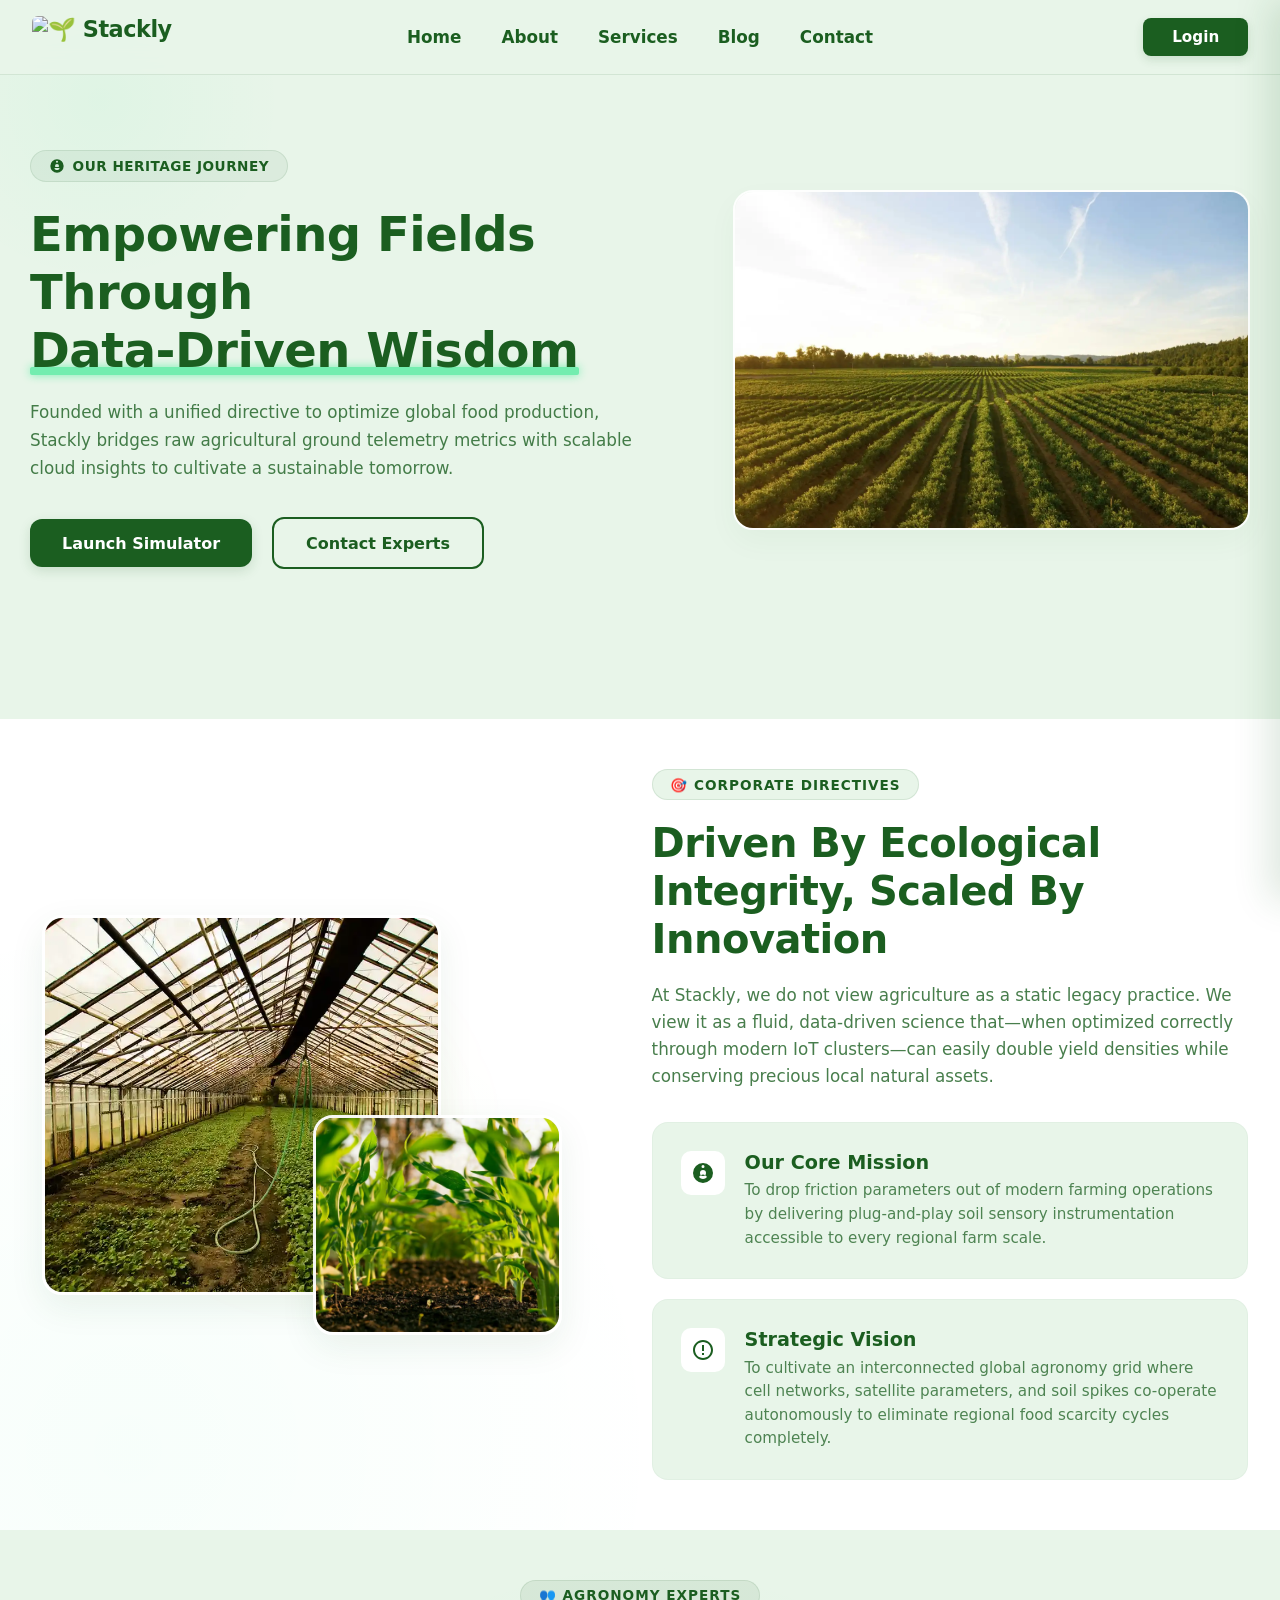
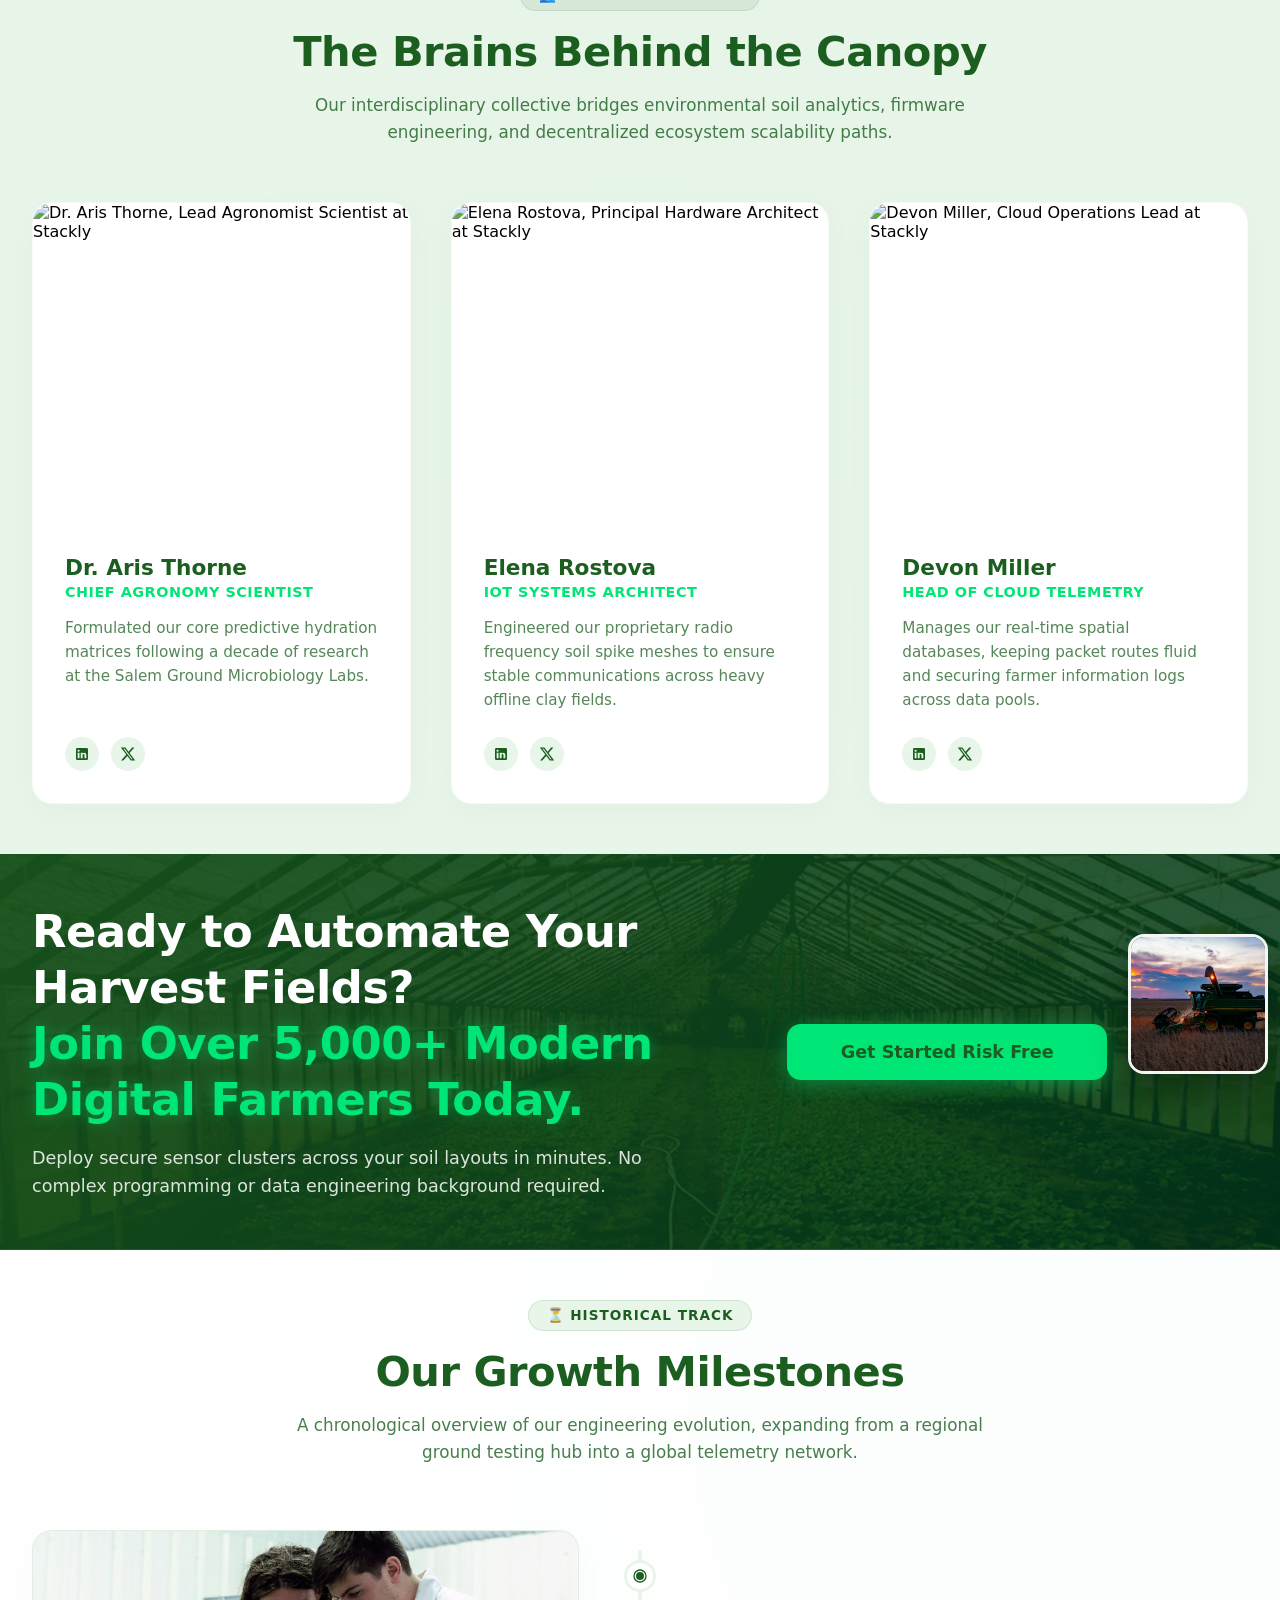
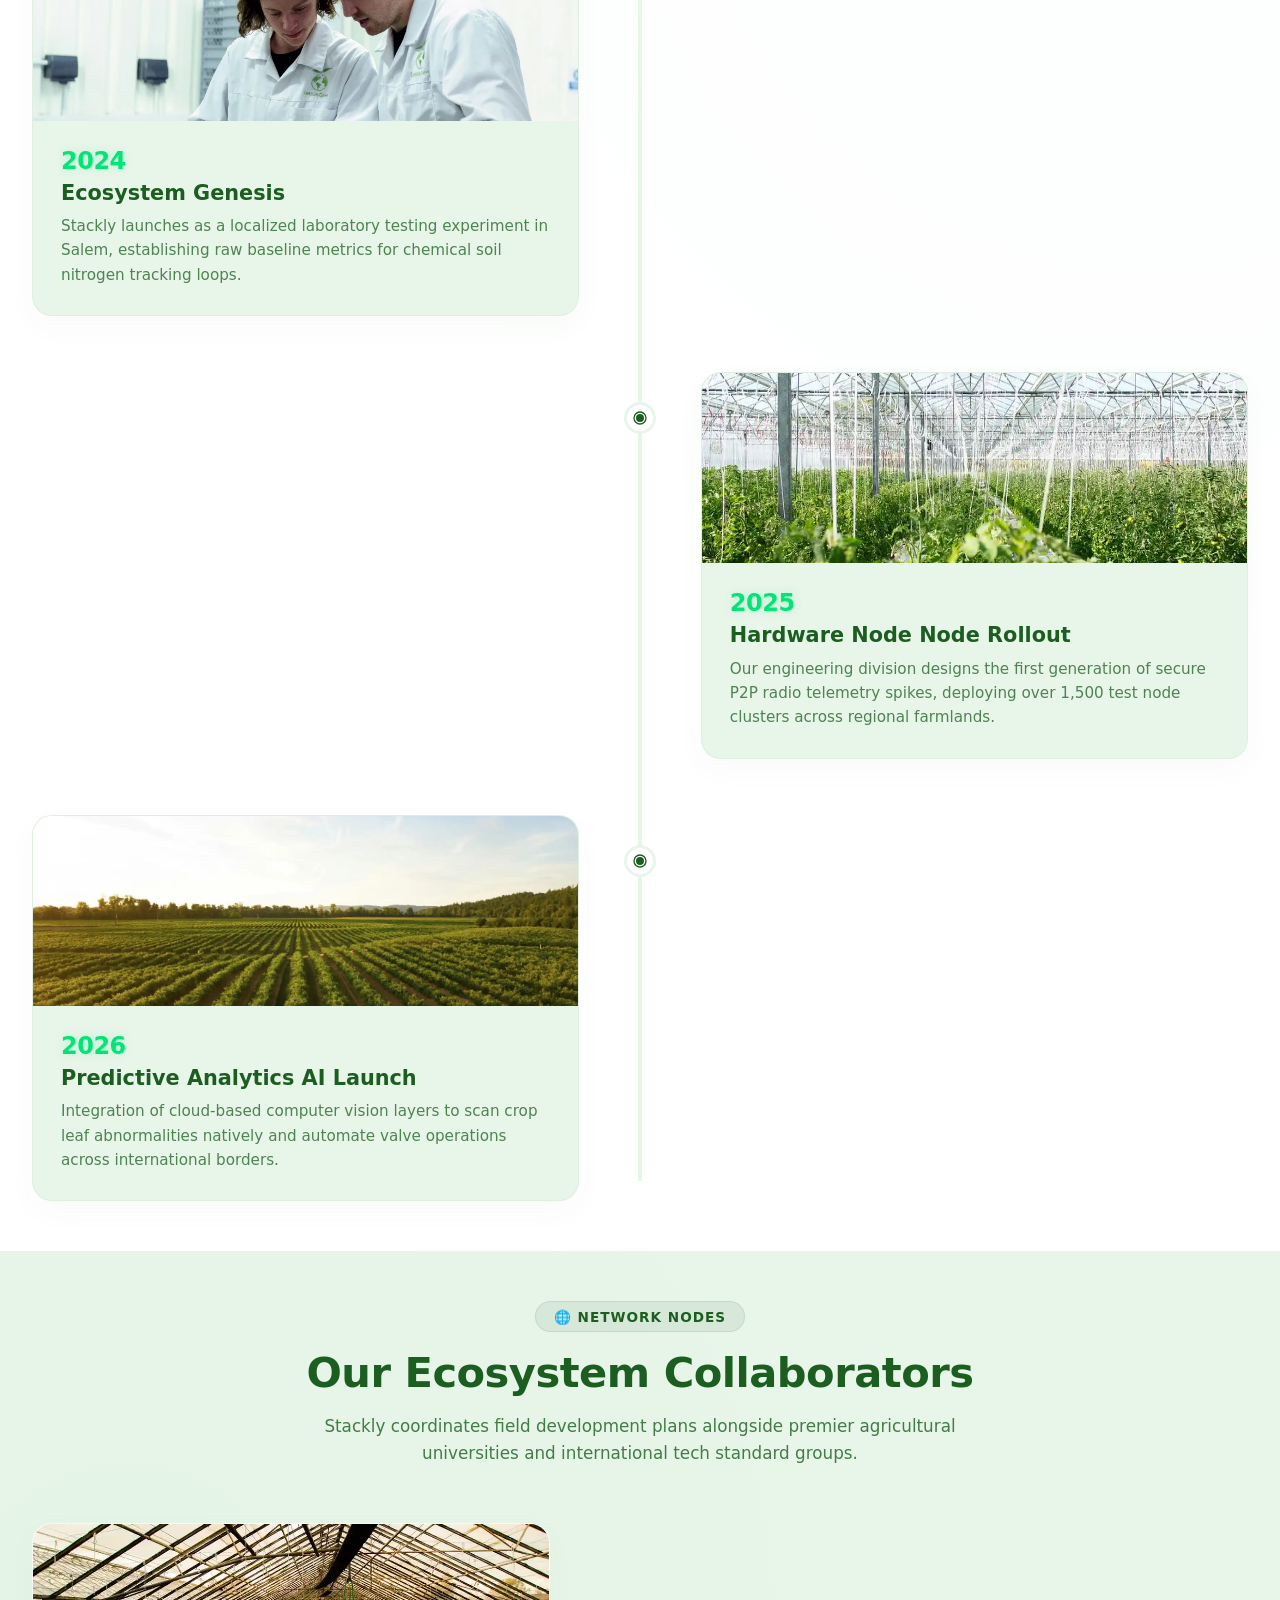
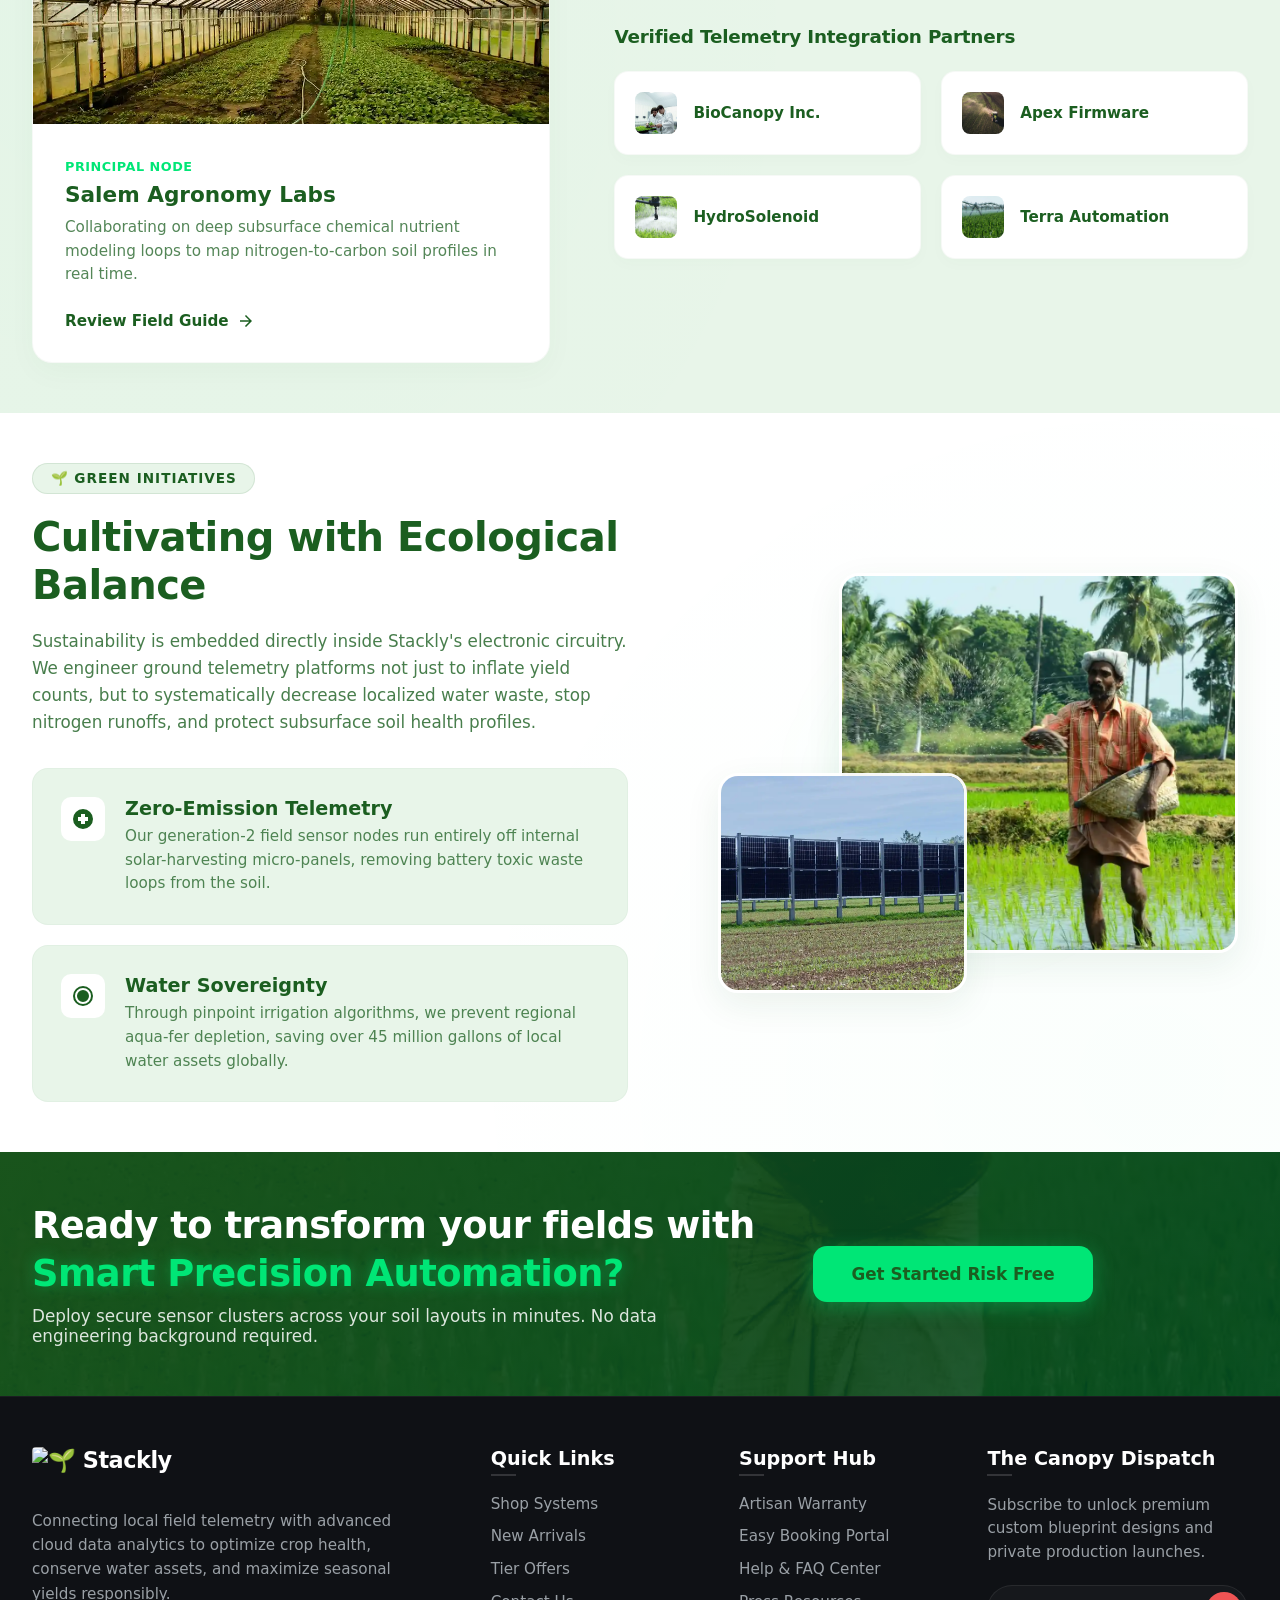
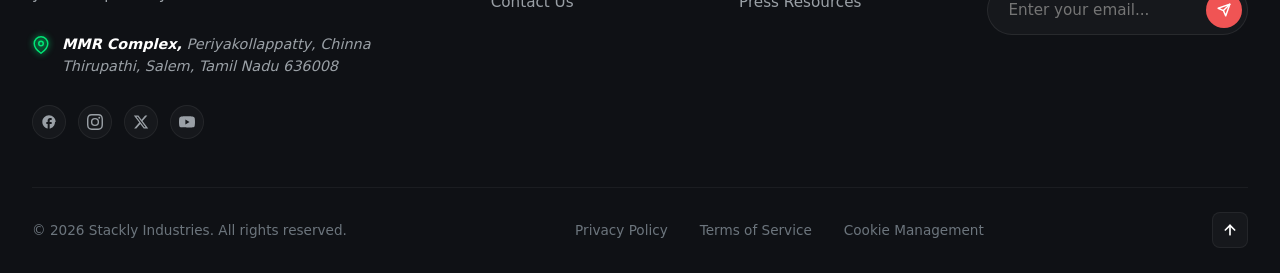
==== about.html @ f1b634bf "about page completed" ====
<!DOCTYPE html>
<html lang="en">
<head>
    <meta charset="UTF-8">
    <meta name="viewport" content="width=device-width, initial-scale=1.0">
    <title>Stackly - Cultivating Innovation</title>
    <!-- Link to the separate CSS file -->
    <link rel="stylesheet" href="style.css">
</head>
<body>

   <!-- Dedicated Screen-Anchored Fixed Preloader Layer Mask -->
<div class="preloader-screen-mask" id="global-preloader">
    <div class="preload-wrapper">
        <!-- SVG Vector Container -->
        <div class="icon-container">
            <div class="vector-ring"></div>
            <svg class="sprout-svg" viewBox="0 0 24 24">
                <path d="M12,2A10,10 0 0,0 2,12A10,10 0 0,0 12,22A10,10 0 0,0 22,12A10,10 0 0,0 12,2M12,5A1,1 0 0,1 13,6A1,1 0 0,1 12,7A1,1 0 0,1 11,6A1,1 0 0,1 12,5M12,18C10.5,18 9,17.2 8,16C9,14.5 10.5,13.5 12,13.5C13.5,13.5 15,14.5 16,16C15,17.2 13.5,18 12,18M12,9A3,3 0 0,1 15,12A3,3 0 0,1 12,15A3,3 0 0,1 9,12A3,3 0 0,1 12,9Z"/>
            </svg>
        </div>

        <!-- Typography -->
        <h1 class="brand-name">Stackly</h1>
        <div class="brand-tagline">Smart Agriculture</div>

        <!-- Loader Component -->
        <div class="progress-box">
            <div class="progress-bar-bg">
                <div class="progress-bar-fill" id="progress-fill"></div>
            </div>
            <span class="counter-text" id="counter-value">0%</span>
        </div>
    </div>
</div>


    <!-- Link to the separate JavaScript file -->
  <script>
   document.addEventListener("DOMContentLoaded", () => {
    const fill = document.getElementById("progress-fill");
    const counter = document.getElementById("counter-value");
    const mainHeader = document.querySelector(".main-header");
    const heroSection = document.querySelector(".hero-section");
    const preloaderScreen = document.getElementById("global-preloader"); // Target new layout wrapper mask

    let count = 0;

    const loaderInterval = setInterval(() => {
        count += Math.floor(Math.random() * 4) + 2; 
        
        if (count >= 100) {
            count = 100;
            clearInterval(loaderInterval);
            
            setTimeout(() => {
                // Fade out the entire overlay wrapper screen mask at once
                if (preloaderScreen) {
                    preloaderScreen.style.opacity = '0';
                    preloaderScreen.style.pointerEvents = 'none';
                    
                    // Pull off DOM tree completely after transition animation finishes
                    setTimeout(() => {
                        preloaderScreen.style.display = 'none';
                    }, 600);
                }

                // Unlock application components seamlessly into position
                if (mainHeader) { mainHeader.classList.add("revealed"); }
                if (heroSection) { heroSection.classList.add("revealed"); }
            }, 400);
        }
        if (fill) fill.style.width = `${count}%`;
        if (counter) counter.textContent = `${count}%`;
    }, 80);

    /* (Keep your remaining logo buttons and hamburger drawer logic completely unchanged below this point) */
});

  </script>

<!-- Fixed Navigation Header -->
<header class="main-header">
    <div class="header-container">
        
        <!-- Left Side: Refreshable Brand Logo Container -->
              <!-- Left Side: Refreshable Brand Logo Container -->
        <div class="header-left">
            <a href="#" class="logo-link" id="brand-logo-btn" title="Refresh Page">
                <!-- Live Image Tag for Brand Logo Graphic Asset -->
                <img src="https://placehold.co" alt="🌱 Stackly" class="brand-logo-img">
            </a>
        </div>


        <!-- Center Space: Main Navigation Items (5 Menus) -->
        <nav class="desktop-nav">
            <ul class="nav-links">
                <li><a href="index.html" class="nav-item">Home</a></li>
                <li><a href="about.html" class="nav-item">About</a></li>
                <li><a href="services.html" class="nav-item">Services</a></li>
                <li><a href="blog.html" class="nav-item">Blog</a></li>
                <li><a href="contact.html" class="nav-item">Contact</a></li>
            </ul>
        </nav>

        <!-- Right Side: Auth Button Control Layout -->
        <div class="header-right">
            <a href="login.html" class="btn-auth">Login</a>
            
            <!-- Mobile Hamburger Trigger Button (Visible only on smaller displays) -->
            <button class="hamburger-btn" id="mobile-menu-trigger" aria-label="Open Navigation">
                <span class="hamburger-bar"></span>
                <span class="hamburger-bar"></span>
                <span class="hamburger-bar"></span>
            </button>
        </div>

    </div>
</header>

<!-- Mobile Overlay Navigation Draw Menu (75% Responsive Profile Width) -->
<div class="mobile-overlay-menu" id="mobile-drawer">
    <!-- Explicit close button positioned inside the drawer layout itself -->
    <button class="drawer-close-btn" id="mobile-menu-close" aria-label="Close Navigation">&times;</button>
    
    <ul class="mobile-nav-links">
        <li><a href="index.html" class="mobile-nav-item">Home</a></li>
        <li><a href="about.html" class="mobile-nav-item">About</a></li>
        <li><a href="services.html" class="mobile-nav-item">Services</a></li>
        <li><a href="blog.html" class="mobile-nav-item">Blog</a></li>
        <li><a href="contact.html" class="mobile-nav-item">Contact</a></li>
        <li><a href="login.html" class="mobile-nav-item mobile-btn-auth">Login</a></li>
    </ul>
</div>

<script>
    document.addEventListener("DOMContentLoaded", () => {
    // --- PRELOADER ANIMATION LOOP ---
    const fill = document.getElementById("progress-fill");
    const counter = document.getElementById("counter-value");
    const mainHeader = document.querySelector(".main-header");
    let count = 0;

    const loaderInterval = setInterval(() => {
        count += Math.floor(Math.random() * 4) + 2; 
        
        if (count >= 100) {
            count = 100;
            clearInterval(loaderInterval);
            
            setTimeout(() => {
                const wrapper = document.querySelector('.preload-wrapper');
                if (wrapper) {
                    wrapper.style.opacity = '0';
                    wrapper.style.transform = 'scale(0.9)';
                    setTimeout(() => { wrapper.style.display = 'none'; }, 500);
                }
                // Reveal header after loading terminates cleanly
                if (mainHeader) { mainHeader.classList.add("revealed"); }
            }, 400);
        }
        if (fill) fill.style.width = `${count}%`;
        if (counter) counter.textContent = `${count}%`;
    }, 80);

    // --- BRAND LOGO REFRESH ACTION ---
    const logoBtn = document.getElementById("brand-logo-btn");
    if (logoBtn) {
        logoBtn.addEventListener("click", (event) => {
            event.preventDefault();
            window.location.reload();
        });
    }

    // --- MOBILE DRAWER CLOSURE ENGINE ---
    const openMenuBtn = document.getElementById("mobile-menu-trigger");
    const closeMenuBtn = document.getElementById("mobile-menu-close");
    const navDrawer = document.getElementById("mobile-drawer");
    const bodyElement = document.body;
    const mobileLinks = document.querySelectorAll(".mobile-nav-item");

    // Action function to open drawer interface state parameters
    function openMobileDrawer() {
        navDrawer.classList.add("is-active");
        bodyElement.classList.add("no-scroll");
    }

    // Action function to close drawer interface state parameters
    function closeMobileDrawer() {
        navDrawer.classList.remove("is-active");
        bodyElement.classList.remove("no-scroll");
    }

    // Event bindings for standard trigger frameworks
    if (openMenuBtn) { openMenuBtn.addEventListener("click", openMobileDrawer); }
    if (closeMenuBtn) { closeMenuBtn.addEventListener("click", closeMobileDrawer); }

    // Auto-closes mobile drawer layer whenever a navigation choice link is tapped
    mobileLinks.forEach(link => {
        link.addEventListener("click", closeMobileDrawer);
    });
});

</script>

<!-- Simple Clean About Page Hero Section Landmark -->
<section class="about-hero-section">
    <!-- Visual background accent grid blur overlay pass -->
    <div class="about-hero-blur-backdrop"></div>

    <div class="about-hero-container">
        
        <!-- Left Side: Content Presentation -->
        <div class="about-hero-content">
            <span class="about-hero-badge">
                <svg class="badge-vector" viewBox="0 0 24 24"><path d="M12,2A10,10 0 0,0 2,12A10,10 0 0,0 12,22A10,10 0 0,0 22,12A10,10 0 0,0 12,2M12,4A1.5,1.5 0 0,1 13.5,5.5A1.5,1.5 0 0,1 12,7A1.5,1.5 0 0,1 10.5,5.5A1.5,1.5 0 0,1 12,4M12,18C10.5,18 9,17.2 8,16C9,14.5 10.5,13.5 12,13.5C13.5,13.5 15,14.5 16,16C15,17.2 13.5,18 12,18M12,9A3,3 0 0,1 15,12A3,3 0 0,1 12,15A3,3 0 0,1 9,12A3,3 0 0,1 12,9Z"/></svg>
                <span>Our Heritage Journey</span>
            </span>
            <h1 class="about-hero-title">Empowering Fields Through <br><span class="text-glow-accent">Data-Driven Wisdom</span></h1>
            <p class="about-hero-description">Founded with a unified directive to optimize global food production, Stackly bridges raw agricultural ground telemetry metrics with scalable cloud insights to cultivate a sustainable tomorrow.</p>
            
            <!-- ADDED: Interactive Call-to-Action Group -->
            <div class="about-hero-cta-group">
                <a href="#simulator" class="btn-about-primary">Launch Simulator</a>
                <a href="#contact" class="btn-about-secondary">Contact Experts</a>
            </div>
        </div>

        <!-- Right Side: Clean Structured Imagery Panel Grid -->
        <div class="about-hero-media">
            <div class="about-hero-img-box">
                <img src="./Assests/agriculture land.webp" alt="Sustainable modern farm field rows ecosystem" class="about-hero-img">
                <div class="media-glow-border"></div>
            </div>
        </div>

    </div>
</section>

<style>
    /* --- SIMPLE CLEAN ABOUT HERO ARCHITECTURE --- */
.about-hero-section {
    position: relative;
    width: 100%;
    min-height: 60vh; 
    /* SPECIFIED PADDING CONSTRAINT: 50px top/bottom desktop breathing safe zones */
    padding: 150px 30px;
    background-color: var(--bg-bright); /* Inherits bright light green canvas token */
    display: flex;
    align-items: center;
    overflow: hidden;
}

.about-hero-blur-backdrop {
    position: absolute;
    width: 400px;
    height: 400px;
    background: radial-gradient(circle, rgba(0, 230, 118, 0.04) 0%, transparent 65%);
    left: -100px;
    top: -100px;
    pointer-events: none;
    z-index: 1;
}

.about-hero-container {
    position: relative;
    width: 100%;
    max-width: 1400px;
    margin: 0 auto;
    display: grid;
    grid-template-columns: 1.1fr 0.9fr; 
    gap: 4.5rem;
    align-items: center;
    z-index: 2;
}

/* --- LEFT COLUMN: BRAND DETAILS --- */
.about-hero-content {
    width: 100%;
}

.about-hero-badge {
    display: inline-flex;
    align-items: center;
    gap: 0.5rem;
    background-color: rgba(27, 94, 32, 0.06);
    color: var(--text-dark);
    padding: 0.45rem 1.1rem;
    border-radius: 30px;
    font-size: 0.85rem;
    font-weight: 700;
    text-transform: uppercase;
    letter-spacing: 0.5px;
    border: 1px solid rgba(27, 94, 32, 0.1);
    margin-bottom: 1.5rem;
}

.badge-vector {
    width: 16px;
    height: 16px;
    fill: var(--text-dark);
}

.about-hero-title {
    font-size: 3rem;
    font-weight: 800;
    line-height: 1.2;
    color: var(--text-dark);
    margin-bottom: 1.25rem;
    letter-spacing: -0.5px;
}

.text-glow-accent {
    color: var(--text-dark);
    position: relative;
    display: inline-block;
}

.text-glow-accent::after {
    content: '';
    position: absolute;
    bottom: 4px;
    left: 0;
    width: 100%;
    height: 8px;
    background-color: var(--agri-glow);
    z-index: -1;
    opacity: 0.5;
    border-radius: 2px;
    box-shadow: 0 0 10px var(--agri-glow);
}

.about-hero-description {
    font-size: 1.05rem;
    color: var(--text-dark);
    opacity: 0.8;
    line-height: 1.65;
    margin-bottom: 2.2rem; /* Expanded to separate description from buttons */
    max-width: 620px;
}

/* --- ADDED: CALL-TO-ACTION BUTTON HOUSING --- */
.about-hero-cta-group {
    display: flex;
    gap: 1.25rem;
    align-items: center;
}

.btn-about-primary {
    text-decoration: none;
    background-color: var(--text-dark);
    color: var(--white);
    padding: 0.9rem 2rem;
    border-radius: 12px;
    font-weight: 700;
    font-size: 1rem;
    transition: all 0.3s cubic-bezier(0.4, 0, 0.2, 1);
    box-shadow: 0 4px 12px rgba(27, 94, 32, 0.15);
}

.btn-about-primary:hover {
    background-color: var(--agri-glow);
    color: var(--text-dark);
    transform: translateY(-3px);
    box-shadow: 0 8px 22px rgba(0, 230, 118, 0.45); /* Bright Green Glow on hover */
}

.btn-about-secondary {
    text-decoration: none;
    color: var(--text-dark);
    background-color: transparent;
    padding: 0.9rem 2rem;
    border-radius: 12px;
    font-weight: 700;
    font-size: 1rem;
    border: 2px solid var(--text-dark);
    transition: all 0.3s ease;
}

.btn-about-secondary:hover {
    background-color: rgba(27, 94, 32, 0.04);
    border-color: var(--agri-glow);
    transform: translateY(-2px);
}

/* --- RIGHT COLUMN: MEDIA VIEWPORT FRAMES --- */
.about-hero-media {
    width: 100%;
    display: flex;
    justify-content: flex-end;
}

.about-hero-img-box {
    position: relative;
    width: 100%;
    max-width: 540px;
    height: 340px;
    border-radius: 20px;
    overflow: hidden;
    box-shadow: 0 12px 30px rgba(27, 94, 32, 0.04);
    border: 2px solid rgba(255, 255, 255, 0.9);
    transition: transform 0.4s cubic-bezier(0.165, 0.84, 0.44, 1), 
                box-shadow 0.4s ease, 
                border-color 0.4s ease;
}

.about-hero-img {
    width: 100%;
    height: 100%;
    object-fit: cover;
    display: block;
}

.about-hero-img-box:hover {
    transform: translateY(-4px) scale(1.01);
    border-color: var(--agri-glow);
    box-shadow: 0 15px 35px rgba(0, 230, 118, 0.22); 
}

/* --- RESPONSIVE SPECS --- */
@media (max-width: 1200px) {
    .about-hero-title { font-size: 2.5rem; }
    .about-hero-container { gap: 2.5rem; }
}

@media (max-width: 992px) {
    .about-hero-section {
        /* SPECIFIED CONSTRAINT: Gracefully collapses layout padding cushions directly down to 30px rules */
        padding: 30px 1.5rem;
    }
    .about-hero-container {
        grid-template-columns: 1fr; 
        text-align: center;
        gap: 3rem;
    }
    .about-hero-content {
        display: flex;
        flex-direction: column;
        align-items: center;
    }
    .about-hero-media { justify-content: center; }
    .about-hero-img-box { height: 280px; }
}

@media (max-width: 480px) {
    .about-hero-title { font-size: 2rem; }
    .about-hero-img-box { height: 210px; border-radius: 16px; }
    .about-hero-cta-group {
        flex-direction: column; /* Stacks primary and secondary buttons cleanly on mobile touch viewports */
        width: 100%;
        gap: 1rem;
    }
    .btn-about-primary, .btn-about-secondary {
        width: 100%;
        text-align: center;
    }
}

</style>

<!-- Mission, Vision & Core Values Landmark Section -->
<section id="philosophy" class="values-section">
    <!-- Ambient geometric field matrix backdrop texture -->
    <div class="values-bg-mesh-pattern"></div>

    <div class="values-container">
        
        <!-- Left Side: Interactive Stacked Image Panels with Glow Foundations -->
        <div class="values-graphics">
            <div class="values-aura-orb"></div>
            
            <!-- Main Corporate Mission Image Frame -->
            <div class="values-image-card primary-value-frame">
                <img src="./Assests/green infra.webp" alt="Agronomists evaluating smart greenhouse crop tracking sheets" class="values-img">
            </div>

            <!-- Floating Dynamic Sub-Card Analytics Image Asset -->
            <div class="values-image-card secondary-value-frame">
                <img src="./Assests/soil nutrition.webp" alt="Tablet reviewing cloud soil diagnostics analytics" class="values-img">
            </div>
        </div>

        <!-- Right Side: Content Presentation & High-Glow Card Accordion Stack -->
        <div class="values-content">
            <span class="values-badge">🎯 Corporate Directives</span>
            <h2 class="values-title">Driven By Ecological Integrity, Scaled By Innovation</h2>
            <p class="values-text">
                At Stackly, we do not view agriculture as a static legacy practice. We view it as a fluid, data-driven science that—when optimized correctly through modern IoT clusters—can easily double yield densities while conserving precious local natural assets.
            </p>

            <!-- Interactive Value Cards Stack (Includes theme glow feedback) -->
            <div class="values-cards-stack">
                
                <!-- Card 1: Our Core Mission -->
                <div class="value-glow-card">
                    <div class="value-vector-icon">
                        <svg viewBox="0 0 24 24" aria-hidden="true">
                            <path d="M12,2A10,10 0 0,0 2,12A10,10 0 0,0 12,22A10,10 0 0,0 22,12A10,10 0 0,0 12,2M12,4A1.5,1.5 0 0,1 13.5,5.5A1.5,1.5 0 0,1 12,7A1.5,1.5 0 0,1 10.5,5.5A1.5,1.5 0 0,1 12,4M12,18C10.5,18 9,17.2 8,16C9,14.5 10.5,13.5 12,13.5C13.5,13.5 15,14.5 16,16C15,17.2 13.5,18 12,18M12,9A3,3 0 0,1 15,12A3,3 0 0,1 12,15A3,3 0 0,1 9,12A3,3 0 0,1 12,9Z"/>
                        </svg>
                    </div>
                    <div class="value-text-wrapper">
                        <h3>Our Core Mission</h3>
                        <p>To drop friction parameters out of modern farming operations by delivering plug-and-play soil sensory instrumentation accessible to every regional farm scale.</p>
                    </div>
                </div>

                <!-- Card 2: Strategic Vision -->
                <div class="value-glow-card">
                    <div class="value-vector-icon">
                        <svg viewBox="0 0 24 24" aria-hidden="true">
                            <path d="M12,2c-5.52,0-10,4.48-10,10s4.48,10,10,10,10-4.48,10-10-4.48-10-10-10zm0,18c-4.41,0-8-3.59-8-8s3.59-8,8-8,8,3.59,8,8-3.59,8-8,8zm-1-13h2v6h-2zm0,8h2v2h-2z"/>
                        </svg>
                    </div>
                    <div class="value-text-wrapper">
                        <h3>Strategic Vision</h3>
                        <p>To cultivate an interconnected global agronomy grid where cell networks, satellite parameters, and soil spikes co-operate autonomously to eliminate regional food scarcity cycles completely.</p>
                    </div>
                </div>

            </div>
        </div>

    </div>
</section>

<style>
    /* --- MISSION, VISION & VALUES SECTION ARCHITECTURE --- */
.values-section {
    position: relative;
    width: 100%;
    /* SPECIFIED PADDING CONSTRAINT: 50px top/bottom desktop profile dimensions */
    padding: 50px 2rem;
    background-color: #ffffff; /* Clean contrasting background against the light green hero base */
    overflow: hidden;
}

.values-bg-mesh-pattern {
    position: absolute;
    inset: 0;
    background-image: radial-gradient(circle at 10% 90%, rgba(0, 230, 118, 0.03) 0%, transparent 40%);
    pointer-events: none;
    z-index: 1;
}

.values-container {
    position: relative;
    width: 100%;
    max-width: 1400px;
    margin: 0 auto;
    display: grid;
    grid-template-columns: 0.95fr 1.05fr; /* Spatial priority layout grid weights */
    gap: 5rem;
    align-items: center;
    z-index: 2;
}

/* --- LEFT COLUMN: DYNAMIC STRUCTURAL IMAGERY PANEL --- */
.values-graphics {
    position: relative;
    width: 100%;
    height: 460px;
    display: flex;
    align-items: center;
    justify-content: center;
}

/* Soft ambient gold/green aura behind image frames */
.values-aura-orb {
    position: absolute;
    width: 300px;
    height: 300px;
    background: radial-gradient(circle, rgba(255, 214, 0, 0.2) 0%, transparent 70%);
    filter: blur(40px);
    z-index: 1;
    animation: valuesOrbFloat 6s ease-in-out infinite alternate;
}

.values-image-card {
    position: absolute;
    border-radius: 20px;
    overflow: hidden;
    box-shadow: 0 12px 35px rgba(27, 94, 32, 0.08);
    border: 3px solid rgba(255, 255, 255, 0.95);
    transition: all 0.4s cubic-bezier(0.165, 0.84, 0.44, 1);
}

.values-img {
    width: 100%;
    height: 100%;
    object-fit: cover;
    display: block;
}

.primary-value-frame {
    width: 74%;
    height: 380px;
    left: 10px;
    top: 20px;
    z-index: 2;
}

.secondary-value-frame {
    width: 46%;
    height: 220px;
    right: 10px;
    bottom: 20px;
    z-index: 3;
    animation: valuesCardBounce 4s ease-in-out infinite alternate;
}

/* Interactive Card Glow and Scale Transformations on Hover */
.values-image-card:hover {
    transform: scale(1.04) translateY(-6px);
    border-color: var(--agri-glow);
    box-shadow: 0 22px 45px rgba(0, 230, 118, 0.35);
    z-index: 4; /* Floats active target cleanly over adjoining elements */
}

/* --- RIGHT COLUMN: TYPOGRAPHY & HIGH-GLOW CARD ACCORDION --- */
.values-content {
    width: 100%;
}

.values-badge {
    display: inline-block;
    background-color: var(--bg-bright);
    color: var(--text-dark);
    padding: 0.4rem 1.1rem;
    border-radius: 30px;
    font-size: 0.85rem;
    font-weight: 700;
    text-transform: uppercase;
    letter-spacing: 1px;
    margin-bottom: 1.2rem;
    border: 1px solid rgba(27, 94, 32, 0.1);
}

.values-title {
    font-size: 2.5rem;
    font-weight: 800;
    line-height: 1.2;
    color: var(--text-dark);
    margin-bottom: 1.2rem;
    letter-spacing: -0.5px;
}

.values-text {
    font-size: 1.05rem;
    color: var(--text-dark);
    opacity: 0.8;
    line-height: 1.6;
    margin-bottom: 2rem;
}

/* Vertical Stack Card System */
.values-cards-stack {
    display: flex;
    flex-direction: column;
    gap: 1.25rem;
    width: 100%;
}

.value-glow-card {
    background-color: var(--bg-bright);
    padding: 1.75rem;
    border-radius: 16px;
    border: 1px solid rgba(27, 94, 32, 0.03);
    display: flex;
    gap: 1.25rem;
    align-items: flex-start;
    transition: all 0.35s cubic-bezier(0.4, 0, 0.2, 1);
}

.value-vector-icon {
    width: 44px;
    height: 44px;
    background-color: #ffffff;
    border-radius: 10px;
    display: flex;
    align-items: center;
    justify-content: center;
    flex-shrink: 0;
    transition: background-color 0.3s ease, transform 0.3s ease;
}

.value-vector-icon svg {
    width: 24px;
    height: 24px;
    fill: var(--text-dark);
    transition: fill 0.3s ease, filter 0.3s ease;
}

.value-text-wrapper h3 {
    font-size: 1.2rem;
    font-weight: 700;
    color: var(--text-dark);
    margin-bottom: 0.35rem;
    transition: color 0.3s ease;
}

.value-text-wrapper p {
    font-size: 0.95rem;
    color: var(--text-dark);
    opacity: 0.75;
    line-height: 1.55;
}

/* --- HOVER INTERACTION & NEON GLOW ENGINE --- */
.value-glow-card:hover {
    transform: translateY(-4px);
    background-color: #ffffff;
    border-color: var(--agri-glow);
    /* Cast neon green perimeter lighting lines */
    box-shadow: 0 12px 30px rgba(0, 230, 118, 0.22);
}

.value-glow-card:hover .value-vector-icon {
    background-color: var(--text-dark);
    transform: scale(1.05);
}

.value-glow-card:hover .value-vector-icon svg {
    fill: var(--agri-glow);
    filter: drop-shadow(0 0 3px var(--agri-glow));
}

.value-glow-card:hover .value-text-wrapper h3 {
    color: var(--agri-glow);
}

/* --- HARDWARE-ACCELERATED KEYFRAMES --- */
@keyframes valuesCardBounce { 0% { transform: translateY(0); } 100% { transform: translateY(-12px); } }
@keyframes valuesOrbMotion { 0% { transform: translate(0) scale(1); } 100% { transform: translate(10px, -5px) scale(1.08); } }

/* --- HIGH-PERFORMANCE RESPONSIVE VIEWPORT BREAKPOINTS --- */
@media (max-width: 1200px) {
    .values-title { font-size: 2.1rem; }
    .values-container { gap: 3rem; }
}

@media (max-width: 992px) {
    .values-section {
        /* SPECIFIED CONSTRAINT: Drops layout padding cushions smoothly to 30px profiles on small devices */
        padding: 30px 1.5rem;
    }
    .values-container {
        grid-template-columns: 1fr; /* Switch directly into robust unified block rows */
        gap: 3.5rem;
    }
    .values-graphics {
        height: 380px;
        max-width: 550px;
        margin: 0 auto;
    }
    .primary-value-frame { height: 320px; }
    .secondary-value-frame { height: 180px; }
}

@media (max-width: 480px) {
    .values-title { font-size: 1.8rem; }
    .values-graphics { height: 260px; }
    .primary-value-frame { height: 220px; left: 0; }
    .secondary-value-frame { height: 120px; right: 0; bottom: 10px; }
    .value-glow-card { padding: 1.25rem; gap: 1rem; }
}

</style>

<!-- Meet the Team & Expert Advisory Landmark Section -->
<section id="team" class="team-section">
    <!-- Subtle environment background layer acting as a deep overlay texture pass -->
    <div class="team-bg-contour-pattern"></div>

    <div class="team-container">
        
        <!-- Section Header Text Layer -->
        <div class="team-header">
            <span class="team-badge">👥 Agronomy Experts</span>
            <h2 class="team-title">The Brains Behind the Canopy</h2>
            <p class="team-subtitle">Our interdisciplinary collective bridges environmental soil analytics, firmware engineering, and decentralized ecosystem scalability paths.</p>
        </div>

        <!-- 3-Column Profile Card Grid Array -->
        <div class="team-grid">
            
            <!-- Team Expert 1 -->
            <div class="team-glow-card">
                <div class="team-img-housing">
                    <img src="https://unsplash.com" alt="Dr. Aris Thorne, Lead Agronomist Scientist at Stackly" class="team-card-img">
                    <div class="team-card-overlay-glow"></div>
                </div>
                <div class="team-details-box">
                    <h3>Dr. Aris Thorne</h3>
                    <p class="team-role">Chief Agronomy Scientist</p>
                    <p class="team-bio">Formulated our core predictive hydration matrices following a decade of research at the Salem Ground Microbiology Labs.</p>
                    
                    <!-- Inline Vector Profile Handles Group -->
                    <div class="team-social-strip">
                        <a href="404.html" class="team-social-btn" aria-label="LinkedIn Profile Link">
                            <svg viewBox="0 0 24 24"><path d="M19 3a2 2 0 0 1 2 2v14a2 2 0 0 1-2 2H5a2 2 0 0 1-2-2V5a2 2 0 0 1 2-2h14m-.5 15.5v-5.3a3.26 3.26 0 0 0-3.26-3.26c-.85 0-1.84.52-2.32 1.3v-1.11h-2.79v8.37h2.79v-4.93c0-.77.62-1.4 1.39-1.4a1.4 1.4 0 0 1 1.4 1.4v4.93h2.79M6.88 8.56a1.68 1.4 0 0 0 1.68-1.4a1.68 1.4 0 0 0-1.68-1.4a1.68 1.4 0 0 0-1.68 1.4a1.68 1.4 0 0 0 1.68 1.4m1.39 9.94V10.13H5.5v8.37h2.77z"/></svg>
                        </a>
                        <a href="404.html" class="team-social-btn" aria-label="Twitter Profile Link">
                            <svg viewBox="0 0 24 24"><path d="M18.244 2.25h3.308l-7.227 8.26 8.502 11.24H16.17l-5.214-6.817L4.99 21.75H1.68l7.73-8.835L1.254 2.25H8.08l4.713 6.231zm-1.161 17.52h1.833L7.084 4.126H5.117z"/></svg>
                        </a>
                    </div>
                </div>
            </div>

            <!-- Team Expert 2 -->
            <div class="team-glow-card">
                <div class="team-img-housing">
                    <img src="https://unsplash.com" alt="Elena Rostova, Principal Hardware Architect at Stackly" class="team-card-img">
                    <div class="team-card-overlay-glow"></div>
                </div>
                <div class="team-details-box">
                    <h3>Elena Rostova</h3>
                    <p class="team-role">IoT Systems Architect</p>
                    <p class="team-bio">Engineered our proprietary radio frequency soil spike meshes to ensure stable communications across heavy offline clay fields.</p>
                    
                    <div class="team-social-strip">
                        <a href="404.html" class="team-social-btn" aria-label="LinkedIn Profile Link">
                            <svg viewBox="0 0 24 24"><path d="M19 3a2 2 0 0 1 2 2v14a2 2 0 0 1-2 2H5a2 2 0 0 1-2-2V5a2 2 0 0 1 2-2h14m-.5 15.5v-5.3a3.26 3.26 0 0 0-3.26-3.26c-.85 0-1.84.52-2.32 1.3v-1.11h-2.79v8.37h2.79v-4.93c0-.77.62-1.4 1.39-1.4a1.4 1.4 0 0 1 1.4 1.4v4.93h2.79M6.88 8.56a1.68 1.4 0 0 0 1.68-1.4a1.68 1.4 0 0 0-1.68-1.4a1.68 1.4 0 0 0-1.68 1.4a1.68 1.4 0 0 0 1.68 1.4m1.39 9.94V10.13H5.5v8.37h2.77z"/></svg>
                        </a>
                        <a href="404.html" class="team-social-btn" aria-label="Twitter Profile Link">
                            <svg viewBox="0 0 24 24"><path d="M18.244 2.25h3.308l-7.227 8.26 8.502 11.24H16.17l-5.214-6.817L4.99 21.75H1.68l7.73-8.835L1.254 2.25H8.08l4.713 6.231zm-1.161 17.52h1.833L7.084 4.126H5.117z"/></svg>
                        </a>
                    </div>
                </div>
            </div>

            <!-- Team Expert 3 -->
            <div class="team-glow-card">
                <div class="team-img-housing">
                    <img src="https://unsplash.com" alt="Devon Miller, Cloud Operations Lead at Stackly" class="team-card-img">
                    <div class="team-card-overlay-glow"></div>
                </div>
                <div class="team-details-box">
                    <h3>Devon Miller</h3>
                    <p class="team-role">Head of Cloud Telemetry</p>
                    <p class="team-bio">Manages our real-time spatial databases, keeping packet routes fluid and securing farmer information logs across data pools.</p>
                    
                    <div class="team-social-strip">
                        <a href="404.html" class="team-social-btn" aria-label="LinkedIn Profile Link">
                            <svg viewBox="0 0 24 24"><path d="M19 3a2 2 0 0 1 2 2v14a2 2 0 0 1-2 2H5a2 2 0 0 1-2-2V5a2 2 0 0 1 2-2h14m-.5 15.5v-5.3a3.26 3.26 0 0 0-3.26-3.26c-.85 0-1.84.52-2.32 1.3v-1.11h-2.79v8.37h2.79v-4.93c0-.77.62-1.4 1.39-1.4a1.4 1.4 0 0 1 1.4 1.4v4.93h2.79M6.88 8.56a1.68 1.4 0 0 0 1.68-1.4a1.68 1.4 0 0 0-1.68-1.4a1.68 1.4 0 0 0-1.68 1.4a1.68 1.4 0 0 0 1.68 1.4m1.39 9.94V10.13H5.5v8.37h2.77z"/></svg>
                        </a>
                        <a href="404.html" class="team-social-btn" aria-label="Twitter Profile Link">
                            <svg viewBox="0 0 24 24"><path d="M18.244 2.25h3.308l-7.227 8.26 8.502 11.24H16.17l-5.214-6.817L4.99 21.75H1.68l7.73-8.835L1.254 2.25H8.08l4.713 6.231zm-1.161 17.52h1.833L7.084 4.126H5.117z"/></svg>
                        </a>
                    </div>
                </div>
            </div>

        </div>
    </div>
</section>

<style>
    /* --- TEAM GALLERY CORE ARCHITECTURE --- */
.team-section {
    position: relative;
    width: 100%;
    /* SPECIFIED CONSTRAINT: Matches requested 50px top/bottom desktop profile padding bounds */
    padding: 50px 2rem;
    background-color: var(--bg-bright); /* Alternates canvas layers cleanly */
    overflow: hidden;
}

.team-bg-contour-pattern {
    position: absolute;
    inset: 0;
    background-image: radial-gradient(circle at 50% 50%, rgba(0, 230, 118, 0.02) 0%, transparent 60%);
    pointer-events: none;
    z-index: 1;
}

.team-container {
    position: relative;
    width: 100%;
    max-width: 1400px;
    margin: 0 auto;
    z-index: 2;
}

/* --- SECTION TYPOGRAPHY HEADERS --- */
.team-header {
    text-align: center;
    max-width: 700px;
    margin: 0 auto 3.5rem auto;
}

.team-badge {
    display: inline-block;
    background-color: rgba(27, 94, 32, 0.08);
    color: var(--text-dark);
    padding: 0.4rem 1.1rem;
    border-radius: 30px;
    font-size: 0.85rem;
    font-weight: 700;
    text-transform: uppercase;
    letter-spacing: 1px;
    margin-bottom: 1rem;
    border: 1px solid rgba(27, 94, 32, 0.1);
}

.team-title {
    font-size: 2.6rem;
    font-weight: 800;
    color: var(--text-dark);
    margin-bottom: 1rem;
    letter-spacing: -0.5px;
}

.team-subtitle {
    font-size: 1.05rem;
    color: var(--text-dark);
    opacity: 0.8;
    line-height: 1.6;
}

/* --- EXPERT CARD GRID LAYOUT ENGINE --- */
.team-grid {
    display: grid;
    grid-template-columns: repeat(auto-fit, minmax(310px, 1fr));
    gap: 2.5rem;
}

.team-glow-card {
    background-color: #ffffff;
    border-radius: 20px;
    overflow: hidden;
    border: 1px solid rgba(27, 94, 32, 0.04);
    box-shadow: 0 10px 30px rgba(27, 94, 32, 0.03);
    display: flex;
    flex-direction: column;
    height: 100%;
    transition: transform 0.4s cubic-bezier(0.165, 0.84, 0.44, 1), 
                box-shadow 0.4s cubic-bezier(0.165, 0.84, 0.44, 1), 
                border-color 0.4s ease;
}

/* Portrait profile crop housing */
.team-img-housing {
    position: relative;
    width: 100%;
    height: 320px;
    overflow: hidden;
}

.team-card-img {
    width: 100%;
    height: 100%;
    object-fit: cover;
    transition: transform 0.6s cubic-bezier(0.4, 0, 0.2, 1);
}

/* Translucent overlay inside profile frames */
.team-card-overlay-glow {
    position: absolute;
    inset: 0;
    background: linear-gradient(to top, rgba(27, 94, 32, 0.15), transparent);
    opacity: 0;
    transition: opacity 0.4s ease;
}

/* Profile Description Content Blocks */
.team-details-box {
    padding: 2rem;
    display: flex;
    flex-direction: column;
    flex-grow: 1;
}

.team-details-box h3 {
    font-size: 1.35rem;
    font-weight: 800;
    color: var(--text-dark);
    margin-bottom: 0.25rem;
    transition: color 0.3s ease;
}

.team-role {
    font-size: 0.9rem;
    font-weight: 700;
    color: var(--agri-glow); /* Custom neon green tracking role highlight */
    text-transform: uppercase;
    letter-spacing: 0.5px;
    margin-bottom: 1rem;
}

.team-bio {
    font-size: 0.95rem;
    color: var(--text-dark);
    opacity: 0.75;
    line-height: 1.6;
    margin-bottom: 1.5rem;
}

/* --- INLINE SOCIAL HANDLE CHANNELS --- */
.team-social-strip {
    margin-top: auto; /* Aligns handles perfectly straight across card bottoms */
    display: flex;
    gap: 0.75rem;
}

.team-social-btn {
    text-decoration: none;
    width: 34px;
    height: 34px;
    background-color: var(--bg-bright);
    border-radius: 50%;
    display: flex;
    align-items: center;
    justify-content: center;
    transition: all 0.3s cubic-bezier(0.4, 0, 0.2, 1);
}

.team-social-btn svg {
    width: 16px;
    height: 16px;
    fill: var(--text-dark);
    transition: fill 0.3s ease, filter 0.3s ease;
}

/* --- INTERACTIVE CURSOR HOVER & NEON GLOWS --- */
.team-glow-card:hover {
    transform: translateY(-8px);
    border-color: var(--agri-glow);
    /* Projects vivid green bounding aura shadows on cursor interactions */
    box-shadow: 0 20px 45px rgba(0, 230, 118, 0.25);
}

.team-glow-card:hover .team-card-img {
    transform: scale(1.04); /* Hardware-accelerated dynamic profile zoom */
}

.team-glow-card:hover .team-card-overlay-glow {
    opacity: 1;
}

.team-glow-card:hover h3 {
    color: var(--agri-glow);
}

/* Elevate individual vector elements inside the active layout */
.team-social-btn:hover {
    background-color: var(--text-dark);
    transform: scale(1.08) translateY(-2px);
}

.team-social-btn:hover svg {
    fill: var(--agri-glow);
    filter: drop-shadow(0 0 3px var(--agri-glow));
}

/* --- COMPREHENSIVE RESPONSIVE VIEWPORT BREAKPOINTS --- */
@media (max-width: 992px) {
    .team-section {
        /* SPECIFIED CONSTRAINT: Compresses safe margins neatly down to 30px on mobile layers */
        padding: 30px 1.5rem;
    }
    .team-title { font-size: 2.1rem; }
    .team-header { margin-bottom: 2.5rem; }
}

@media (max-width: 480px) {
    .team-title { font-size: 1.8rem; }
    .team-grid {
        grid-template-columns: 1fr; /* Force team columns to vertical stacks on small touchscreens */
    }
    .team-img-housing { height: 280px; }
    .team-details-box { padding: 1.5rem; }
}

</style>

<section class="cta-section">
    <!-- Img tag layer acting as a deep parallax background framework -->
    <img src="./Assests/green infra.webp" alt="Vast bright green agricultural crop landscape fields background" class="cta-bg-image-layer">
    <div class="cta-overlay-tint"></div>

    <div class="cta-container">
        
        <!-- Left Structural Column: Clean 2-Line Headline Block -->
        <div class="cta-content-column">
            <h2 class="cta-headline">
                Ready to Automate Your Harvest Fields? <br>
                <span class="cta-glow-subtext">Join Over 5,000+ Modern Digital Farmers Today.</span>
            </h2>
            <p class="cta-description">Deploy secure sensor clusters across your soil layouts in minutes. No complex programming or data engineering background required.</p>
        </div>

        <!-- Right Structural Column: Interactive Action Trigger & Foreground Graphics -->
        <div class="cta-action-column">
            <div class="cta-button-glow-wrapper">
                <a href="#contact" class="btn-cta-action">Get Started Risk Free</a>
            </div>
            
            <!-- Foreground Decorative Floating Vector Image Card -->
            <div class="cta-floating-image-wrapper">
                <img src="./Assests/mobile sensor.webp" alt="Stackly secure mobile sensor dashboard tracking" class="cta-foreground-img">
            </div>
        </div>

    </div>
</section>

<style>
    /* --- COMPREHENSIVE CTA SECTION MASTER ARCHITECTURE --- */
.cta-section {
    position: relative;
    width: 100%;
    /* SPECIFIED CONSTRAINT: 50px top/bottom desktop breathing safe zones */
    padding: 50px 2rem;
    background-color: var(--text-dark);
    display: flex;
    align-items: center;
    overflow: hidden;
}

/* Background Image Layer Rendering Pipeline Controls */
.cta-bg-image-layer {
    position: absolute;
    inset: 0;
    width: 100%;
    height: 100%;
    object-fit: cover;
    z-index: 1;
    transform: scale(1.02);
    filter: brightness(0.25) contrast(1.1); /* Darkens background graphics to protect content readability */
    transition: transform 0.8s cubic-bezier(0.4, 0, 0.2, 1);
}

.cta-overlay-tint {
    position: absolute;
    inset: 0;
    /* Soft nature green ambient shading pass */
    background: linear-gradient(135deg, rgba(27, 94, 32, 0.85), rgba(0, 230, 118, 0.2));
    z-index: 2;
    pointer-events: none;
}

.cta-container {
    position: relative;
    width: 100%;
    max-width: 1400px;
    margin: 0 auto;
    display: grid;
    grid-template-columns: 1.2fr 0.8fr; /* Balanced distribution giving priority to the text stream */
    gap: 4rem;
    align-items: center;
    z-index: 3;
}

/* --- LEFT COLUMN: 2-LINE HEADLINE ENGINE --- */
.cta-content-column {
    width: 100%;
}

.cta-headline {
    font-size: 2.8rem;
    font-weight: 900;
    line-height: 1.25;
    color: var(--white);
    margin-bottom: 1rem;
    letter-spacing: -0.5px;
}

.cta-glow-subtext {
    color: var(--agri-glow);
    text-shadow: 0 0 15px rgba(0, 230, 118, 0.4);
    font-weight: 800;
    display: inline-block;
}

.cta-description {
    font-size: 1.1rem;
    color: var(--white);
    opacity: 0.85;
    line-height: 1.6;
    max-width: 680px;
}

/* --- RIGHT COLUMN: ACTIVE ACTION BUTTONS & FOREGROUND GRAPHICS --- */
.cta-action-column {
    display: flex;
    flex-direction: column;
    align-items: flex-start;
    gap: 2rem;
    position: relative;
    width: 100%;
}

/* Pulsing ambient neon field backdrop behind button */
.cta-button-glow-wrapper {
    position: relative;
    display: inline-block;
    width: 100%;
}

.btn-cta-action {
    text-decoration: none;
    display: block;
    width: 100%;
    max-width: 320px;
    text-align: center;
    background-color: var(--agri-glow);
    color: var(--text-dark);
    padding: 1.1rem 2rem;
    border-radius: 14px;
    font-weight: 800;
    font-size: 1.1rem;
    box-shadow: 0 5px 20px rgba(0, 230, 118, 0.4);
    transition: all 0.4s cubic-bezier(0.165, 0.84, 0.44, 1);
}

/* Foreground Floating Card Submodule Image Graphic Frame */
.cta-floating-image-wrapper {
    position: absolute;
    width: 140px;
    height: 140px;
    right: -20px;
    top: -90px;
    border-radius: 16px;
    overflow: hidden;
    border: 3px solid rgba(255, 255, 255, 0.95);
    box-shadow: 0 15px 35px rgba(0,0,0,0.3);
    z-index: 5;
    pointer-events: none; /* Allows cursor inputs to drop down straight onto button paths */
    animation: ctaFloatMotion 4s ease-in-out infinite alternate;
}

.cta-foreground-img {
    width: 100%;
    height: 100%;
    object-fit: cover;
}

/* --- HOVER INTERACTION OVERRIDES --- */
.cta-section:hover .cta-bg-image-layer {
    transform: scale(1.05); /* Soft, cinematic zoom reaction when working the container layout space */
}

.btn-cta-action:hover {
    background-color: var(--white);
    color: var(--text-dark);
    transform: translateY(-4px);
    box-shadow: 0 12px 30px rgba(255, 255, 255, 0.5), 0 0 25px var(--agri-glow);
}

/* --- HARDWARE-ACCELERATED KEYFRAMES ANIMATIONS --- */
@keyframes ctaFloatMotion {
    0% { transform: translateY(0) rotate(0deg); }
    100% { transform: translateY(-12px) rotate(2deg); }
}

/* --- RIGID RESPONSIVE BREAKPOINT INTERPOLATION LAYERS --- */
@media (max-width: 1200px) {
    .cta-headline { font-size: 2.3rem; }
    .cta-container { gap: 2.5rem; }
}

@media (max-width: 992px) {
    .cta-section {
        /* SPECIFIED CONSTRAINT: Drops layout cushions smoothly to a tight 30px frame structure */
        padding: 30px 1.5rem;
    }
    .cta-container {
        grid-template-columns: 1fr; /* Toggle layout columns directly into unified blocks */
        text-align: center;
        gap: 3rem;
    }
    .cta-content-column {
        display: flex;
        flex-direction: column;
        align-items: center;
    }
    .cta-action-column {
        align-items: center;
    }
    .btn-cta-action {
        margin: 0 auto;
    }
    .cta-floating-image-wrapper {
        display: none; /* Purge decorative float layers on medium viewports to save screen real estate */
    }
}

@media (max-width: 480px) {
    .cta-headline { font-size: 1.8rem; }
    .btn-cta-action {
        width: 100%;
        max-width: 100%; /* Expands buttons full-width across extra-small touchscreen displays */
    }
}

</style>

<script>
        // --- PARALLAX OPTIMIZATION SCROLL EFFECT FOR CTA IMAGE ---
    const ctaSectionElement = document.querySelector(".cta-section");
    const ctaBackgroundImage = document.querySelector(".cta-bg-image-layer");

    if (ctaSectionElement && ctaBackgroundImage) {
        window.addEventListener("scroll", () => {
            const sectionBoundingRect = ctaSectionElement.getBoundingClientRect();
            const viewScreenHeight = window.innerHeight;

            // Run calculations exclusively when the section box bounds occupy screen coordinate tracks
            if (sectionBoundingRect.top < viewScreenHeight && sectionBoundingRect.bottom > 0) {
                const scrollPercentageOffset = (viewScreenHeight - sectionBoundingRect.top) / (viewScreenHeight + sectionBoundingRect.height);
                // Subtle matrix calculation to handle deep structural shifting profiles safely
                ctaBackgroundImage.style.transform = `scale(1.05) translateY(${(scrollPercentageOffset * -25) + 12}px)`;
            }
        }, { passive: true }); // Passive tagging locks thread resources away from interface scrolling lags
    }

</script>

<!-- Interactive Corporate History & Timeline Landmark Section -->
<section id="timeline" class="timeline-section">
    <!-- Subtle environmental layout wire grid background texture pass -->
    <div class="timeline-bg-mesh-grid"></div>

    <div class="timeline-container">
        
        <!-- Section Header Text Layer -->
        <div class="timeline-header">
            <span class="timeline-badge">⏳ Historical Track</span>
            <h2 class="timeline-title">Our Growth Milestones</h2>
            <p class="timeline-subtitle">A chronological overview of our engineering evolution, expanding from a regional ground testing hub into a global telemetry network.</p>
        </div>

        <!-- The Central Zigzag Timeline Track -->
        <div class="timeline-track-wrapper">
            <!-- Central Spine Vector Line (Visible on Desktop) -->
            <div class="timeline-spine-line"></div>

            <!-- Milestone Item 1: Left Aligned -->
            <div class="timeline-item alignment-left">
                <!-- Glowing Node Dot Marker Vector -->
                <div class="timeline-marker-dot">
                    <svg viewBox="0 0 24 24" aria-hidden="true"><path d="M12,2A10,10 0 0,0 2,12A10,10 0 0,0 12,22A10,10 0 0,0 22,12A10,10 0 0,0 12,2M12,4A8,8 0 0,1 20,12A8,8 0 0,1 12,20A8,8 0 0,1 4,12A8,8 0 0,1 12,4M12,6A6,6 0 0,0 6,12A6,6 0 0,0 12,18A6,6 0 0,0 18,12A6,6 0 0,0 12,6Z"/></svg>
                </div>
                
                <div class="timeline-glow-card">
                    <div class="timeline-img-box">
                        <img src="./Assests/microbiology.webp" alt="Initial Stackly ground microbiology laboratory experiments" class="timeline-card-img">
                    </div>
                    <div class="timeline-info-box">
                        <span class="timeline-year-tag">2024</span>
                        <h3>Ecosystem Genesis</h3>
                        <p>Stackly launches as a localized laboratory testing experiment in Salem, establishing raw baseline metrics for chemical soil nitrogen tracking loops.</p>
                    </div>
                </div>
            </div>

            <!-- Milestone Item 2: Right Aligned -->
            <div class="timeline-item alignment-right">
                <div class="timeline-marker-dot">
                    <svg viewBox="0 0 24 24" aria-hidden="true"><path d="M12,2A10,10 0 0,0 2,12A10,10 0 0,0 12,22A10,10 0 0,0 22,12A10,10 0 0,0 12,2M12,4A8,8 0 0,1 20,12A8,8 0 0,1 12,20A8,8 0 0,1 4,12A8,8 0 0,1 12,4M12,6A6,6 0 0,0 6,12A6,6 0 0,0 12,18A6,6 0 0,0 18,12A6,6 0 0,0 12,6Z"/></svg>
                </div>
                
                <div class="timeline-glow-card">
                    <div class="timeline-img-box">
                        <img src="./Assests/mobile access.webp" alt="First hardware prototype of precision sensor nodes" class="timeline-card-img">
                    </div>
                    <div class="timeline-info-box">
                        <span class="timeline-year-tag">2025</span>
                        <h3>Hardware Node Node Rollout</h3>
                        <p>Our engineering division designs the first generation of secure P2P radio telemetry spikes, deploying over 1,500 test node clusters across regional farmlands.</p>
                    </div>
                </div>
            </div>

            <!-- Milestone Item 3: Left Aligned -->
            <div class="timeline-item alignment-left">
                <div class="timeline-marker-dot">
                    <svg viewBox="0 0 24 24" aria-hidden="true"><path d="M12,2A10,10 0 0,0 2,12A10,10 0 0,0 12,22A10,10 0 0,0 22,12A10,10 0 0,0 12,2M12,4A8,8 0 0,1 20,12A8,8 0 0,1 12,20A8,8 0 0,1 4,12A8,8 0 0,1 12,4M12,6A6,6 0 0,0 6,12A6,6 0 0,0 12,18A6,6 0 0,0 18,12A6,6 0 0,0 12,6Z"/></svg>
                </div>
                
                <div class="timeline-glow-card">
                    <div class="timeline-img-box">
                        <img src="./Assests/agriculture land.webp" alt="Global agricultural cloud infrastructure network expansion" class="timeline-card-img">
                    </div>
                    <div class="timeline-info-box">
                        <span class="timeline-year-tag">2026</span>
                        <h3>Predictive Analytics AI Launch</h3>
                        <p>Integration of cloud-based computer vision layers to scan crop leaf abnormalities natively and automate valve operations across international borders.</p>
                    </div>
                </div>
            </div>

        </div>
    </div>
</section>

<style>
    /* --- TIMELINE SECTION MASTER ARCHITECTURE --- */
.timeline-section {
    position: relative;
    width: 100%;
    /* SPECIFIED PADDING CONSTRAINT: Matches required 50px top/bottom desktop profile dimensions */
    padding: 50px 2rem;
    background-color: #ffffff; /* Clean light layout canvas transition */
    overflow: hidden;
}

.timeline-bg-mesh-grid {
    position: absolute;
    inset: 0;
    background-image: radial-gradient(circle at 90% 10%, rgba(0, 230, 118, 0.02) 0%, transparent 50%);
    pointer-events: none;
    z-index: 1;
}

.timeline-container {
    position: relative;
    width: 100%;
    max-width: 1400px;
    margin: 0 auto;
    z-index: 2;
}

/* --- SECTION TYPOGRAPHY HEADERS --- */
.timeline-header {
    text-align: center;
    max-width: 700px;
    margin: 0 auto 4rem auto;
}

.timeline-badge {
    display: inline-block;
    background-color: var(--bg-bright);
    color: var(--text-dark);
    padding: 0.4rem 1.1rem;
    border-radius: 30px;
    font-size: 0.85rem;
    font-weight: 700;
    text-transform: uppercase;
    letter-spacing: 1px;
    margin-bottom: 1rem;
    border: 1px solid rgba(27, 94, 32, 0.1);
}

.timeline-title {
    font-size: 2.6rem;
    font-weight: 800;
    color: var(--text-dark);
    margin-bottom: 1rem;
    letter-spacing: -0.5px;
}

.timeline-subtitle {
    font-size: 1.05rem;
    color: var(--text-dark);
    opacity: 0.8;
    line-height: 1.6;
}

/* --- THE ZIGZAG GRID ENGINES --- */
.timeline-track-wrapper {
    position: relative;
    width: 100%;
    display: flex;
    flex-direction: column;
    gap: 3.5rem;
}

/* Vertical timeline spine center vector bar */
.timeline-spine-line {
    position: absolute;
    left: 50%;
    top: 20px;
    bottom: 20px;
    width: 4px;
    background-color: var(--bg-bright);
    transform: translateX(-50%);
    z-index: 1;
}

.timeline-item {
    position: relative;
    width: 100%;
    display: flex;
    z-index: 2;
}

/* Positional toggle maps for left vs right nodes layout profiles */
.timeline-item.alignment-left { justify-content: flex-start; }
.timeline-item.alignment-right { justify-content: flex-end; }

.timeline-glow-card {
    width: 45%; /* Halves width to fit safely onto half screens */
    background-color: var(--bg-bright);
    border-radius: 20px;
    overflow: hidden;
    border: 1px solid rgba(27, 94, 32, 0.04);
    box-shadow: 0 10px 30px rgba(27, 94, 32, 0.03);
    transition: transform 0.4s cubic-bezier(0.165, 0.84, 0.44, 1), 
                box-shadow 0.4s cubic-bezier(0.165, 0.84, 0.44, 1), 
                border-color 0.4s ease;
}

/* Image framing box context */
.timeline-img-box {
    width: 100%;
    height: 190px;
    overflow: hidden;
}

.timeline-card-img {
    width: 100%;
    height: 100%;
    object-fit: cover;
    transition: transform 0.6s cubic-bezier(0.4, 0, 0.2, 1);
}

/* Card Body Content Layout Blocks */
.timeline-info-box {
    padding: 1.75rem;
}

.timeline-year-tag {
    display: inline-block;
    color: var(--agri-glow);
    font-size: 1.5rem;
    font-weight: 900;
    line-height: 1;
    margin-bottom: 0.5rem;
    letter-spacing: -0.5px;
    text-shadow: 0 0 10px rgba(0, 230, 118, 0.2);
}

.timeline-info-box h3 {
    font-size: 1.3rem;
    font-weight: 700;
    color: var(--text-dark);
    margin-bottom: 0.6rem;
}

.timeline-info-box p {
    font-size: 0.95rem;
    color: var(--text-dark);
    opacity: 0.75;
    line-height: 1.6;
}

/* Center Spindle Circle Tracking Dots Vector Icons */
.timeline-marker-dot {
    position: absolute;
    left: 50%;
    top: 30px;
    width: 32px;
    height: 32px;
    background-color: #ffffff;
    border: 3px solid var(--bg-bright);
    border-radius: 50%;
    transform: translateX(-50%);
    display: flex;
    align-items: center;
    justify-content: center;
    z-index: 3;
    transition: all 0.3s cubic-bezier(0.4, 0, 0.2, 1);
}

.timeline-marker-dot svg {
    width: 16px;
    height: 16px;
    fill: var(--text-dark);
    transition: fill 0.3s ease;
}

/* --- INTERACTIVE CURSOR HOVER & NEON GLOWS --- */
.timeline-glow-card:hover {
    transform: translateY(-6px);
    border-color: var(--agri-glow);
    background-color: #ffffff;
    /* Cast neon green perimeter lighting bounding glows */
    box-shadow: 0 15px 35px rgba(0, 230, 118, 0.25);
}

.timeline-glow-card:hover .timeline-card-img {
    transform: scale(1.05); /* Hardware accelerated backdrop card image zoom */
}

/* Induces cross-link activations across timeline tracking markers when hovering over cards */
.timeline-item:hover .timeline-marker-dot {
    background-color: var(--text-dark);
    border-color: var(--agri-glow);
    box-shadow: 0 0 12px var(--agri-glow);
    transform: translateX(-50%) scale(1.1);
}

.timeline-item:hover .timeline-marker-dot svg {
    fill: var(--agri-glow);
}

/* --- HIGH-PERFORMANCE RESPONSIVE VIEWPORT BREAKPOINTS --- */
@media (max-width: 992px) {
    .timeline-section {
        /* SPECIFIED CONSTRAINT: Collapses layout safe cushions down to 30px profiles on smaller viewports */
        padding: 30px 1.5rem;
    }
    .timeline-title { font-size: 2.1rem; }
    .timeline-header { margin-bottom: 2.5rem; }
    
    /* Pull the central spine vector line to the left margin on mobile layouts */
    .timeline-spine-line { left: 16px; transform: none; }
    .timeline-marker-dot { left: 16px; transform: none; top: 20px; }
    
    /* Force item card widths to collapse horizontally and align straight down the left margins */
    .timeline-item { justify-content: flex-end; padding-left: 2.5rem; }
    .timeline-glow-card { width: 100%; }
    
    .timeline-item:hover .timeline-marker-dot {
        transform: scale(1.1); /* Override the desktop center offset transforms safely */
    }
}

@media (max-width: 480px) {
    .timeline-title { font-size: 1.8rem; }
    .timeline-img-box { height: 160px; }
    .timeline-info-box { padding: 1.25rem; }
    .timeline-year-tag { font-size: 1.3rem; }
}

</style>

<!-- Global Partners & Ecosystem Network Landmark Section -->
<section id="partners" class="partners-section">
    <!-- Overlay image layer acting as a soft geometric field background mesh -->
    <div class="partners-bg-contour-pattern"></div>

    <div class="partners-container">
        
        <!-- Section Header Text Module Layout -->
        <div class="partners-header">
            <span class="partners-badge">🌐 Network Nodes</span>
            <h2 class="partners-title">Our Ecosystem Collaborators</h2>
            <p class="partners-subtitle">Stackly coordinates field development plans alongside premier agricultural universities and international tech standard groups.</p>
        </div>

        <!-- Asymmetric Dual Column Presentation Layout Grid -->
        <div class="partners-grid-matrix">
            
            <!-- Left Side: Interactive High-Glow Core Partner Profile Card -->
            <div class="partners-showcase-column">
                <div class="partner-featured-glow-card">
                    <div class="partner-img-housing">
                        <img src="./Assests/green infra.webp" alt="Vast commercial agronomy research fields" class="partner-card-img">
                        <div class="partner-card-overlay-glow"></div>
                    </div>
                    <div class="partner-details-box">
                        <span class="partner-meta-tag">Principal Node</span>
                        <h3>Salem Agronomy Labs</h3>
                        <p class="partner-desc">Collaborating on deep subsurface chemical nutrient modeling loops to map nitrogen-to-carbon soil profiles in real time.</p>
                        <a href="404.html" class="partner-explore-link">
                            <span>Review Field Guide</span>
                            <svg class="partner-arrow-vector" viewBox="0 0 24 24" width="18" height="18"><path d="M4,11H16.17L10.58,5.41L12,4L20,12L12,20L10.58,18.59L16.17,13H4V11Z"/></svg>
                        </a>
                    </div>
                </div>
            </div>

            <!-- Right Side: Continuous Hardware Accelerated Brand Slider Track Grid -->
            <div class="partners-track-column">
                <h3 class="track-title-label">Verified Telemetry Integration Partners</h3>
                
                <div class="partners-flex-wrapper">
                    <!-- Partner Badge Card 1 -->
                    <div class="partner-mini-glow-tile">
                        <img src="./Assests/microbiology.webp" alt="Agronomy System Logo Asset" class="partner-tile-thumbnail">
                        <span>BioCanopy Inc.</span>
                    </div>

                    <!-- Partner Badge Card 2 -->
                    <div class="partner-mini-glow-tile">
                        <img src="./Assests/tractor.webp" alt="IoT Hardware Standard Logo Asset" class="partner-tile-thumbnail">
                        <span>Apex Firmware</span>
                    </div>

                    <!-- Partner Badge Card 3 -->
                    <div class="partner-mini-glow-tile">
                        <img src="./Assests/drone.webp" alt="Eco Irrigation Group Logo Asset" class="partner-tile-thumbnail">
                        <span>HydroSolenoid</span>
                    </div>

                    <!-- Partner Badge Card 4 -->
                    <div class="partner-mini-glow-tile">
                        <img src="./Assests/automated.webp" alt="Autonomous Tractor Fleet Logo Asset" class="partner-tile-thumbnail">
                        <span>Terra Automation</span>
                    </div>
                </div>

            </div>

        </div>
    </div>
</section>

<style>
    /* --- GLOBAL PARTNERS SECTION MASTER ARCHITECTURE --- */
.partners-section {
    position: relative;
    width: 100%;
    /* SPECIFIED PADDING CONSTRAINT: Matches requested 50px top/bottom desktop profile padding bounds */
    padding: 50px 2rem;
    background-color: var(--bg-bright); /* Alternates clean canvas backdrop layers smoothly */
    overflow: hidden;
}

.partners-bg-contour-pattern {
    position: absolute;
    inset: 0;
    background-image: radial-gradient(circle at 10% 50%, rgba(0, 230, 118, 0.02) 0%, transparent 60%);
    pointer-events: none;
    z-index: 1;
}

.partners-container {
    position: relative;
    width: 100%;
    max-width: 1400px;
    margin: 0 auto;
    z-index: 2;
}

/* --- SECTION TYPOGRAPHY HEADERS --- */
.partners-header {
    text-align: center;
    max-width: 700px;
    margin: 0 auto 3.5rem auto;
}

.partners-badge {
    display: inline-block;
    background-color: rgba(27, 94, 32, 0.08);
    color: var(--text-dark);
    padding: 0.4rem 1.1rem;
    border-radius: 30px;
    font-size: 0.85rem;
    font-weight: 700;
    text-transform: uppercase;
    letter-spacing: 1px;
    margin-bottom: 1rem;
    border: 1px solid rgba(27, 94, 32, 0.1);
}

.partners-title {
    font-size: 2.6rem;
    font-weight: 800;
    color: var(--text-dark);
    margin-bottom: 1rem;
    letter-spacing: -0.5px;
}

.partners-subtitle {
    font-size: 1.05rem;
    color: var(--text-dark);
    opacity: 0.8;
    line-height: 1.6;
}

/* --- MASTER CONTENT MATRIX LAYOUT --- */
.partners-grid-matrix {
    display: grid;
    grid-template-columns: 0.9fr 1.1fr; /* Asymmetric grid distributions */
    gap: 4rem;
    align-items: center;
}

/* --- LEFT SIDE: CORE FEATURED CARD --- */
.partners-showcase-column { width: 100%; }

.partner-featured-glow-card {
    background-color: #ffffff;
    border-radius: 20px;
    overflow: hidden;
    border: 1px solid rgba(27, 94, 32, 0.04);
    box-shadow: 0 10px 30px rgba(27, 94, 32, 0.03);
    transition: transform 0.4s cubic-bezier(0.165, 0.84, 0.44, 1), 
                box-shadow 0.4s cubic-bezier(0.165, 0.84, 0.44, 1), 
                border-color 0.4s ease;
}

.partner-img-housing {
    position: relative;
    width: 100%;
    height: 200px;
    overflow: hidden;
}

.partner-card-img {
    width: 100%;
    height: 100%;
    object-fit: cover;
    transition: transform 0.6s cubic-bezier(0.4, 0, 0.2, 1);
}

.partner-card-overlay-glow {
    position: absolute;
    inset: 0;
    background: linear-gradient(to top, rgba(27, 94, 32, 0.1), transparent);
    opacity: 0;
    transition: opacity 0.4s ease;
}

.partner-details-box { padding: 2rem; }

.partner-meta-tag {
    display: inline-block;
    color: var(--agri-glow);
    font-size: 0.8rem;
    font-weight: 800;
    text-transform: uppercase;
    letter-spacing: 0.5px;
    margin-bottom: 0.5rem;
}

.partner-details-box h3 {
    font-size: 1.35rem;
    font-weight: 700;
    color: var(--text-dark);
    margin-bottom: 0.6rem;
    transition: color 0.3s ease;
}

.partner-desc {
    font-size: 0.95rem;
    color: var(--text-dark);
    opacity: 0.75;
    line-height: 1.55;
    margin-bottom: 1.5rem;
}

.partner-explore-link {
    text-decoration: none;
    color: var(--text-dark);
    font-weight: 700;
    font-size: 0.95rem;
    display: inline-flex;
    align-items: center;
    gap: 0.5rem;
    transition: color 0.3s ease;
}

.partner-arrow-vector {
    fill: var(--text-dark);
    transition: transform 0.3s cubic-bezier(0.4, 0, 0.2, 1), fill 0.3s ease;
}

/* --- RIGHT SIDE: TILE SLIDER BLOCK --- */
.partners-track-column { width: 100%; }

.track-title-label {
    font-size: 1.15rem;
    font-weight: 700;
    color: var(--text-dark);
    margin-bottom: 1.5rem;
    letter-spacing: -0.2px;
}

.partners-flex-wrapper {
    display: grid;
    grid-template-columns: repeat(2, 1fr);
    gap: 1.25rem;
}

.partner-mini-glow-tile {
    background-color: #ffffff;
    padding: 1.25rem;
    border-radius: 14px;
    display: flex;
    align-items: center;
    gap: 1rem;
    border: 1px solid rgba(27, 94, 32, 0.04);
    box-shadow: 0 5px 15px rgba(27, 94, 32, 0.02);
    transition: all 0.35s cubic-bezier(0.4, 0, 0.2, 1);
}

.partner-tile-thumbnail {
    width: 42px;
    height: 42px;
    object-fit: cover;
    border-radius: 8px;
    filter: grayscale(0.2);
    transition: filter 0.3s ease, transform 0.3s ease;
}

.partner-mini-glow-tile span {
    font-size: 0.95rem;
    font-weight: 700;
    color: var(--text-dark);
}

/* --- HOVER INTERACTION & NEON GLOW FILTERS --- */
.partner-featured-glow-card:hover {
    transform: translateY(-6px);
    border-color: var(--agri-glow);
    /* Projects vivid neon green bounding aura shadows on cursor tracking */
    box-shadow: 0 18px 40px rgba(0, 230, 118, 0.22);
}

.partner-featured-glow-card:hover .partner-card-img { transform: scale(1.05); }
.partner-featured-glow-card:hover .partner-card-overlay-glow { opacity: 1; }
.partner-featured-glow-card:hover h3 { color: var(--agri-glow); }
.partner-featured-glow-card:hover .partner-explore-link { color: var(--agri-glow); }

.partner-featured-glow-card:hover .partner-arrow-vector {
    transform: translateX(5px);
    fill: var(--agri-glow);
    filter: drop-shadow(0 0 2px var(--agri-glow));
}

/* Right Column Tile interactions */
.partner-mini-glow-tile:hover {
    transform: scale(1.03) translateY(-3px);
    border-color: var(--agri-glow);
    box-shadow: 0 10px 25px rgba(0, 230, 118, 0.18);
}

.partner-mini-glow-tile:hover .partner-tile-thumbnail {
    filter: grayscale(0);
    transform: rotate(2deg);
}

/* --- HIGH-PERFORMANCE RESPONSIVE VIEWPORT BREAKPOINTS --- */
@media (max-width: 1200px) {
    .partners-title { font-size: 2.1rem; }
    .partners-grid-matrix { gap: 2.5rem; }
}

@media (max-width: 992px) {
    .partners-section {
        /* SPECIFIED CONSTRAINT: Gracefully collapses layout padding cushions directly down to 30px rules */
        padding: 30px 1.5rem;
    }
    .partners-grid-matrix {
        grid-template-columns: 1fr; /* Force asymmetric layout grids into stacked rows */
        gap: 3.5rem;
    }
    .partners-showcase-column { max-width: 580px; margin: 0 auto; }
    .partner-img-housing { height: 220px; }
}

@media (max-width: 520px) {
    .partners-flex-wrapper {
        grid-template-columns: 1fr; /* Collapse mini-partner tile matrix columns into uniform mobile lists */
    }
}

@media (max-width: 480px) {
    .partners-title { font-size: 1.8rem; }
    .partner-details-box { padding: 1.5rem; }
}

</style>

<!-- Sustainability & Eco Responsibility Landmark Section -->
<section id="sustainability" class="sustain-section">
    <!-- Subtle environment background layer acting as a deep overlay texture pass -->
    <div class="sustain-bg-mesh-pattern"></div>

    <div class="sustain-container">
        
        <!-- Left Side: Content Presentation & High-Glow Card Accordion Stack -->
        <div class="sustain-content">
            <span class="sustain-badge">🌱 Green Initiatives</span>
            <h2 class="sustain-title">Cultivating with Ecological Balance</h2>
            <p class="sustain-text">
                Sustainability is embedded directly inside Stackly's electronic circuitry. We engineer ground telemetry platforms not just to inflate yield counts, but to systematically decrease localized water waste, stop nitrogen runoffs, and protect subsurface soil health profiles.
            </p>

            <!-- Vertical Stack Sustainability Cards (Includes theme glow feedback) -->
            <div class="sustain-cards-stack">
                
                <!-- Card 1: Carbon Offset Loops -->
                <div class="sustain-glow-card">
                    <div class="sustain-vector-icon">
                        <svg viewBox="0 0 24 24" aria-hidden="true">
                            <path d="M12,2A10,10 0 0,0 2,12A10,10 0 0,0 12,22A10,10 0 0,0 22,12A10,10 0 0,0 12,2M17,14h-3v3h-4v-3H7v-4h3V7h4v3h3V14Z"/>
                        </svg>
                    </div>
                    <div class="sustain-text-wrapper">
                        <h3>Zero-Emission Telemetry</h3>
                        <p>Our generation-2 field sensor nodes run entirely off internal solar-harvesting micro-panels, removing battery toxic waste loops from the soil.</p>
                    </div>
                </div>

                <!-- Card 2: Nitrous Runoff Mitigation -->
                <div class="sustain-glow-card">
                    <div class="sustain-vector-icon">
                        <svg viewBox="0 0 24 24" aria-hidden="true">
                            <path d="M12,2A10,10 0 0,0 2,12A10,10 0 0,0 12,22A10,10 0 0,0 22,12A10,10 0 0,0 12,2M12,4A8,8 0 0,1 20,12A8,8 0 0,1 12,20A8,8 0 0,1 4,12A8,8 0 0,1 12,4M12,6A6,6 0 0,0 6,12A6,6 0 0,0 12,18A6,6 0 0,0 18,12A6,6 0 0,0 12,6Z"/>
                        </svg>
                    </div>
                    <div class="sustain-text-wrapper">
                        <h3>Water Sovereignty</h3>
                        <p>Through pinpoint irrigation algorithms, we prevent regional aqua-fer depletion, saving over 45 million gallons of local water assets globally.</p>
                    </div>
                </div>

            </div>
        </div>

        <!-- Right Side: Interactive Stacked Image Panels with Glow Foundations -->
        <div class="sustain-graphics">
            <div class="sustain-aura-orb"></div>
            
            <!-- Main Ecological Image Frame -->
            <div class="sustain-image-card primary-sustain-frame">
                <img src="./Assests/seed.webp" alt="Lush organic farming field cultivating with zero chemical inputs" class="sustain-img">
            </div>

            <!-- Floating Dynamic Sub-Card Analytics Image Asset -->
            <div class="sustain-image-card secondary-sustain-frame">
                <img src="./Assests/radar.webp" alt="Farmer checking sensor readings in a field crop bed" class="sustain-img">
            </div>
        </div>

    </div>
</section>

<style>
    /* --- SUSTAINABILITY SECTION MASTER ARCHITECTURE --- */
.sustain-section {
    position: relative;
    width: 100%;
    /* SPECIFIED PADDING CONSTRAINT: Matches required 50px top/bottom desktop profile dimensions */
    padding: 50px 2rem;
    background-color: #ffffff; /* Clean contrasting canvas backdrop layers */
    overflow: hidden;
}

.sustain-bg-mesh-pattern {
    position: absolute;
    inset: 0;
    background-image: radial-gradient(circle at 90% 90%, rgba(0, 230, 118, 0.02) 0%, transparent 55%);
    pointer-events: none;
    z-index: 1;
}

.sustain-container {
    position: relative;
    width: 100%;
    max-width: 1400px;
    margin: 0 auto;
    display: grid;
    /* Inverted asymmetric layout structure to perfectly complement adjacent blocks */
    grid-template-columns: 1.05fr 0.95fr; 
    gap: 5rem;
    align-items: center;
    z-index: 2;
}

/* --- LEFT COLUMN: TYPOGRAPHY & GLOW CARD STACK --- */
.sustain-content {
    width: 100%;
}

.sustain-badge {
    display: inline-block;
    background-color: var(--bg-bright);
    color: var(--text-dark);
    padding: 0.4rem 1.1rem;
    border-radius: 30px;
    font-size: 0.85rem;
    font-weight: 700;
    text-transform: uppercase;
    letter-spacing: 1px;
    margin-bottom: 1.2rem;
    border: 1px solid rgba(27, 94, 32, 0.1);
}

.sustain-title {
    font-size: 2.5rem;
    font-weight: 800;
    line-height: 1.2;
    color: var(--text-dark);
    margin-bottom: 1.2rem;
    letter-spacing: -0.5px;
}

.sustain-text {
    font-size: 1.05rem;
    color: var(--text-dark);
    opacity: 0.8;
    line-height: 1.6;
    margin-bottom: 2rem;
}

/* Vertical Stack Card System */
.sustain-cards-stack {
    display: flex;
    flex-direction: column;
    gap: 1.25rem;
    width: 100%;
}

.sustain-glow-card {
    background-color: var(--bg-bright);
    padding: 1.75rem;
    border-radius: 16px;
    border: 1px solid rgba(27, 94, 32, 0.03);
    display: flex;
    gap: 1.25rem;
    align-items: flex-start;
    transition: all 0.35s cubic-bezier(0.4, 0, 0.2, 1);
}

.sustain-vector-icon {
    width: 44px;
    height: 44px;
    background-color: #ffffff;
    border-radius: 10px;
    display: flex;
    align-items: center;
    justify-content: center;
    flex-shrink: 0;
    transition: background-color 0.3s ease, transform 0.3s ease;
}

.sustain-vector-icon svg {
    width: 24px;
    height: 24px;
    fill: var(--text-dark);
    transition: fill 0.3s ease, filter 0.3s ease;
}

.sustain-text-wrapper h3 {
    font-size: 1.2rem;
    font-weight: 700;
    color: var(--text-dark);
    margin-bottom: 0.35rem;
    transition: color 0.3s ease;
}

.sustain-text-wrapper p {
    font-size: 0.95rem;
    color: var(--text-dark);
    opacity: 0.75;
    line-height: 1.55;
}

/* --- RIGHT COLUMN: LAYERED IMAGERY SETUP --- */
.sustain-graphics {
    position: relative;
    width: 100%;
    height: 460px;
    display: flex;
    align-items: center;
    justify-content: center;
}

/* Ambient glow accent behind images */
.sustain-aura-orb {
    position: absolute;
    width: 300px;
    height: 300px;
    background: radial-gradient(circle, rgba(0, 230, 118, 0.22) 0%, transparent 70%);
    filter: blur(40px);
    z-index: 1;
    animation: sustainOrbMotion 6s ease-in-out infinite alternate;
}

.sustain-image-card {
    position: absolute;
    border-radius: 20px;
    overflow: hidden;
    box-shadow: 0 12px 35px rgba(27, 94, 32, 0.08);
    border: 3px solid rgba(255, 255, 255, 0.95);
    transition: all 0.4s cubic-bezier(0.165, 0.84, 0.44, 1);
}

.sustain-img {
    width: 100%;
    height: 100%;
    object-fit: cover;
    display: block;
}

.primary-sustain-frame {
    width: 74%;
    height: 380px;
    right: 10px;
    top: 20px;
    z-index: 2;
}

.secondary-sustain-frame {
    width: 46%;
    height: 220px;
    left: 10px;
    bottom: 20px;
    z-index: 3;
    animation: sustainCardBounce 4s ease-in-out infinite alternate;
}

/* --- INTERACTIVE HOVER & NEON GLOW ENGINE --- */
.sustain-glow-card:hover {
    transform: translateY(-4px);
    background-color: #ffffff;
    border-color: var(--agri-glow);
    /* Cast neon green perimeter lighting lines bounding glows */
    box-shadow: 0 12px 30px rgba(0, 230, 118, 0.22);
}

.sustain-glow-card:hover .sustain-vector-icon {
    background-color: var(--text-dark);
    transform: scale(1.05);
}

.sustain-glow-card:hover .sustain-vector-icon svg {
    fill: var(--agri-glow);
    filter: drop-shadow(0 0 3px var(--agri-glow));
}

.sustain-glow-card:hover .sustain-text-wrapper h3 {
    color: var(--agri-glow);
}

/* Interactive Image Card Glow and Scale Transformations on Hover */
.sustain-image-card:hover {
    transform: scale(1.04) translateY(-6px);
    border-color: var(--agri-glow);
    box-shadow: 0 22px 45px rgba(0, 230, 118, 0.35);
    z-index: 4;
}

/* --- HARDWARE-ACCELERATED KEYFRAMES ANIMATIONS --- */
@keyframes sustainCardBounce { 0% { transform: translateY(0); } 100% { transform: translateY(-12px); } }
@keyframes sustainOrbMotion { 0% { transform: translate(0) scale(1); } 100% { transform: translate(-12px, 6px) scale(1.1); } }

/* --- HIGH-PERFORMANCE RESPONSIVE VIEWPORT BREAKPOINTS --- */
@media (max-width: 1200px) {
    .sustain-title { font-size: 2.1rem; }
    .sustain-container { gap: 3rem; }
}

@media (max-width: 992px) {
    .sustain-section {
        /* CRITICAL REQUIREMENT: Gracefully collapses vertical cushions down to tight 30px bounds */
        padding: 30px 1.5rem;
    }
    .sustain-container {
        grid-template-columns: 1fr; /* Switch directly into stacked single grid configurations */
        gap: 3.5rem;
    }
    .sustain-graphics {
        height: 380px;
        max-width: 550px;
        margin: 0 auto;
        grid-row: 2; /* Forces imagery to sit below text parameters inside mobile stack arrays */
    }
    .primary-sustain-frame { height: 320px; }
    .secondary-sustain-frame { height: 180px; }
}

@media (max-width: 480px) {
    .sustain-title { font-size: 1.8rem; }
    .sustain-graphics { display: none; } /* Drop complex graphics overlay stack layers on mobile touch viewports */
    .sustain-glow-card { padding: 1.25rem; gap: 1rem; }
}

</style>

<!-- Interactive 1-Line Call To Action Landmark -->
<section class="single-line-cta-section">
    <!-- Img tag layer acting as a deep parallax background asset -->
    <img src="./Assests/seed pack.webp" alt="Vast sustainable green agricultural crop landscape fields background" class="sl-cta-bg-image">
    <div class="sl-cta-overlay-tint"></div>

    <div class="sl-cta-container">
        
        <!-- Left Side: High-Impact 1-Line Headline & Brief Detail -->
        <div class="sl-cta-content-box">
            <h2 class="sl-cta-headline">
                Ready to transform your fields with <span class="sl-cta-glow-text">Smart Precision Automation?</span>
            </h2>
            <p class="sl-cta-subtext">Deploy secure sensor clusters across your soil layouts in minutes. No data engineering background required.</p>
        </div>

        <!-- Right Side: Action Trigger & Decorative Foreground Vector Image -->
        <div class="sl-cta-action-box">
            <a href="#contact" class="btn-sl-cta-action">Get Started Risk Free</a>
            
            <!-- Foreground Decorative Floating Vector Image Card -->
       
        </div>

    </div>
</section>
<style>
    /* --- COMPREHENSIVE 1-LINE CTA SECTION MASTER ARCHITECTURE --- */
.single-line-cta-section {
    position: relative;
    width: 100%;
    /* SPECIFIED PADDING CONSTRAINT: Matches required 50px top/bottom desktop profile */
    padding: 50px 2rem;
    background-color: var(--text-dark);
    display: flex;
    align-items: center;
    overflow: hidden;
}

/* Background Image Layer Rendering Pipeline Controls */
.sl-cta-bg-image {
    position: absolute;
    inset: 0;
    width: 100%;
    height: 100%;
    object-fit: cover;
    z-index: 1;
    transform: scale(1.02);
    filter: brightness(0.22) contrast(1.15); /* Darkens imagery to maximize text readability */
    transition: transform 0.8s cubic-bezier(0.165, 0.84, 0.44, 1);
}

.sl-cta-overlay-tint {
    position: absolute;
    inset: 0;
    /* Rich nature forest green ambient shading pass */
    background: linear-gradient(135deg, rgba(27, 94, 32, 0.85), rgba(0, 230, 118, 0.25));
    z-index: 2;
    pointer-events: none;
}

.sl-cta-container {
    position: relative;
    width: 100%;
    max-width: 1400px;
    margin: 0 auto;
    display: grid;
    grid-template-columns: 1.25fr 0.75fr; /* Spatial optimization grid layout rules */
    gap: 3.5rem;
    align-items: center;
    z-index: 3;
}

/* --- LEFT SIDE: 1-LINE HEADLINE STYLE --- */
.sl-cta-content-box {
    width: 100%;
}

.sl-cta-headline {
    font-size: 2.3rem; /* Spatially optimized for comfortable 1-line desktop scan flows */
    font-weight: 900;
    line-height: 1.3;
    color: var(--white);
    margin-bottom: 0.5rem;
    letter-spacing: -0.5px;
}

.sl-cta-glow-text {
    color: var(--agri-glow);
    text-shadow: 0 0 15px rgba(0, 230, 118, 0.4);
    font-weight: 800;
}

.sl-cta-subtext {
    font-size: 1.05rem;
    color: var(--white);
    opacity: 0.85;
    font-weight: 500;
}

/* --- RIGHT SIDE: ACTIVE BUTTON ACTIONS & FLOATING VECTOR --- */
.sl-cta-action-box {
    display: flex;
    align-items: center;
    justify-content: flex-start;
    gap: 2rem;
    position: relative;
    width: 100%;
}

.btn-sl-cta-action {
    text-decoration: none;
    display: block;
    width: 100%;
    max-width: 280px;
    text-align: center;
    background-color: var(--agri-glow);
    color: var(--text-dark);
    padding: 1.1rem 1.8rem;
    border-radius: 14px;
    font-weight: 800;
    font-size: 1.05rem;
    box-shadow: 0 5px 20px rgba(0, 230, 118, 0.35);
    transition: all 0.4s cubic-bezier(0.165, 0.84, 0.44, 1);
    z-index: 4;
}

/* Foreground Floating Card Submodule Image Graphic Frame */
.sl-cta-floating-badge {
    position: absolute;
    width: 110px;
    height: 110px;
    right: 20px;
    top: -75px;
    border-radius: 16px;
    overflow: hidden;
    border: 3px solid rgba(255, 255, 255, 0.95);
    box-shadow: 0 15px 35px rgba(0, 0, 0, 0.25);
    z-index: 5;
    pointer-events: none; /* Allows mouse tracking to glide through onto action button layers */
    animation: slCtaFloatMotion 4s ease-in-out infinite alternate;
}

.sl-cta-foreground-img {
    width: 100%;
    height: 100%;
    object-fit: cover;
}

/* --- HOVER INTERACTION OVERRIDES --- */
.single-line-cta-section:hover .sl-cta-bg-image {
    transform: scale(1.04); /* Cinematic slow-zoom feedback on mouseenter */
}

.btn-sl-cta-action:hover {
    background-color: var(--white);
    color: var(--text-dark);
    transform: translateY(-4px);
    box-shadow: 0 12px 30px rgba(255, 255, 255, 0.4), 0 0 20px var(--agri-glow);
}

/* --- HARDWARE-ACCELERATED KEYFRAMES ANIMATIONS --- */
@keyframes slCtaFloatMotion {
    0% { transform: translateY(0) rotate(0deg); }
    100% { transform: translateY(-10px) rotate(2.5deg); }
}

/* --- RESPONSIVE ENGINEERING MEDIA BREAKPOINTS --- */
@media (max-width: 1200px) {
    .sl-cta-headline { font-size: 2rem; }
    .sl-cta-container { gap: 2rem; }
    .sl-cta-floating-badge { width: 90px; height: 90px; top: -65px; }
}

@media (max-width: 992px) {
    .single-line-cta-section {
        /* SPECIFIED CONSTRAINT: Drops layout safe zones smoothly to 30px profiles on small devices */
        padding: 30px 1.5rem;
    }
    .sl-cta-container {
        grid-template-columns: 1fr; /* Force columns to break instantly into linear stack rows */
        text-align: center;
        gap: 2.5rem;
    }
    .sl-cta-action-box {
        justify-content: center;
    }
    .btn-sl-cta-action {
        margin: 0 auto;
    }
    .sl-cta-floating-badge {
        display: none; /* Purge complex graphic decorative overlays on tablets to optimize runtime performance */
    }
}

@media (max-width: 480px) {
    .sl-cta-headline { font-size: 1.6rem; }
    .btn-sl-cta-action {
        width: 100%;
        max-width: 100%; /* Expands buttons full-width across touchscreen aspect ratios */
    }
}

</style>

<script>
        // --- PARALLAX POSITION SHIFTING LOGIC FOR 1-LINE CTA ---
    const singleLineCta = document.querySelector(".single-line-cta-section");
    const slCtaImage = document.querySelector(".sl-cta-bg-image");

    if (singleLineCta && slCtaImage) {
        window.addEventListener("scroll", () => {
            const sectionRect = singleLineCta.getBoundingClientRect();
            const viewHeight = window.innerHeight;

            // Compute physics modifiers exclusively when elements exist inside active window boundaries
            if (sectionRect.top < viewHeight && sectionRect.bottom > 0) {
                const calculatedRatio = (viewHeight - sectionRect.top) / (viewHeight + sectionRect.height);
                slCtaImage.style.transform = `scale(1.04) translateY(${(calculatedRatio * -20) + 10}px)`;
            }
        }, { passive: true });
    }

</script>

<footer class="portfolio-footer">
    
    <!-- Unified Horizontal Content Layout Deck -->
    <div class="footer-main-grid">
        
        <!-- BLOCK 1: Brand Info Column (Locked firmly into the far left corner) -->
              <!-- BLOCK 1: Brand Info Column -->
        <div class="footer-brand-column">
            <a href="#" class="footer-brand" id="footer-logo-top" title="Scroll Back to Top">
                <!-- Live Image Tag for Brand Logo Graphic Asset -->
                <img src="./assests/photography portfolio logo.webp" alt="🌱 Stackly" class="footer-logo-img">
            </a>
            <p class="footer-brand-description">Connecting local field telemetry with advanced cloud data analytics to optimize crop health, conserve water assets, and maximize seasonal yields responsibly.</p>

            <!-- Location metadata -->
            <div class="footer-contact-address">
                <svg xmlns="http://w3.org" viewBox="0 0 24 24" fill="none" stroke="currentColor" stroke-width="2" stroke-linecap="round" stroke-linejoin="round" class="location-vector">
                    <path d="M21 10c0 7-9 13-9 13s-9-6-9-13a9 9 0 0 1 18 0z"></path>
                    <circle cx="12" cy="10" r="3"></circle>
                </svg>
                <address class="address-text-wrapper">
                    <strong>MMR Complex,</strong> Periyakollappatty, Chinna Thirupathi, Salem, Tamil Nadu 636008
                </address>
            </div>

            <!-- MOVED: Social Media Links Row grouped directly below address under Stackly -->
                       <!-- Highly Visible Social Vector Icons Group Routing to 404.html -->
            <div class="footer-social-row">
                <!-- Facebook Vector -->
                <a href="404.html" class="social-icon-btn" aria-label="Facebook Profile Page">
                    <svg viewBox="0 0 24 24" aria-hidden="true">
                        <path d="M22 12c0-5.52-4.48-10-10-10S2 6.48 2 12c0 4.84 3.44 8.87 8 9.8V15H8v-3h2V9.5C10 7.57 11.57 6 13.5 6H16v3h-2c-.55 0-1 .45-1 1v2h3v3h-3v6.95c4.56-.93 8-4.96 8-9.95z"/>
                    </svg>
                </a>
                <!-- Instagram Vector -->
                <a href="404.html" class="social-icon-btn" aria-label="Instagram Profile Page">
                    <svg viewBox="0 0 24 24" aria-hidden="true">
                        <path d="M12 2.163c3.204 0 3.584.012 4.85.07 3.252.148 4.771 1.691 4.919 4.919.058 1.265.069 1.645.069 4.849 0 3.205-.012 3.584-.069 4.849-.149 3.225-1.664 4.771-4.919 4.919-1.266.058-1.644.07-4.85.07-3.204 0-3.584-.012-4.849-.07-3.26-.149-4.771-1.699-4.919-4.92-.058-1.265-.07-1.644-.07-4.849 0-3.204.013-3.583.07-4.849.149-3.227 1.664-4.771 4.919-4.919 1.266-.057 1.645-.069 4.849-.069zM12 0C8.741 0 8.333.014 7.053.072 2.695.272.273 2.69.073 7.051c-.059 1.281-.073 1.689-.073 4.948 0 3.259.014 3.668.072 4.948.2 4.358 2.618 6.78 6.98 6.98 1.281.058 1.689.072 4.948.072 3.259 0 3.668-.014 4.948-.072 4.354-.2 6.782-2.618 6.979-6.98.059-1.28.073-1.689.073-4.948 0 3.259-.014-3.667-.072-4.947-.196-4.354-2.617-6.78-6.979-6.98C15.668.014 15.259 0 12 0zm0 5.838a6.162 6.162 0 1 0 0 12.324 6.162 6.162 0 0 0 0-12.324zM12 16a4 4 0 1 1 0-8 4 4 0 0 1 0 8zm6.406-11.845a1.44 1.44 0 1 0 0 2.881 1.44 1.44 0 0 0 0-2.881z"/>
                    </svg>
                </a>
                <!-- Twitter/𝕏 Vector -->
                <a href="404.html" class="social-icon-btn" aria-label="Twitter X Profile Page">
                    <svg viewBox="0 0 24 24" aria-hidden="true">
                        <path d="M18.244 2.25h3.308l-7.227 8.26 8.502 11.24H16.17l-5.214-6.817L4.99 21.75H1.68l7.73-8.835L1.254 2.25H8.08l4.713 6.231zm-1.161 17.52h1.833L7.084 4.126H5.117z"/>
                    </svg>
                </a>
                <!-- YouTube Vector -->
                <a href="404.html" class="social-icon-btn" aria-label="YouTube Channel Page">
                    <svg viewBox="0 0 24 24" aria-hidden="true">
                        <path d="M23.498 6.186a3.016 3.016 0 00-2.122-2.136C19.505 3.545 12 3.545 12 3.545s-7.505 0-9.377.505A3.017 3.017 0 00.502 6.186C0 8.07 0 12 0 12s0 3.93.502 5.814a3.016 3.016 0 002.122 2.136c1.871.505 9.376.505 9.376.505s7.505 0 9.377-.505a3.015 3.015 0 002.122-2.136C24 15.93 24 12 24 12s0-3.93-.502-5.814zM9.545 15.568V8.432L15.818 12l-6.273 3.568z"/>
                    </svg>
                </a>
            </div>

        </div>

        <!-- BLOCK 2: Right-Shifted Operational Link Deck (Centered to Right Side) -->
        <div class="footer-links-wrapper">
            
            <!-- Quick Links Column -->
            <div class="footer-directory-col">
                <h4 class="footer-headline">Quick Links</h4>
                <ul class="footer-links-list">
                    <li><a href="404.html">Shop Systems</a></li>
                    <li><a href="404.html">New Arrivals</a></li>
                    <li><a href="404.html">Tier Offers</a></li>
                    <li><a href="404.html">Contact Us</a></li>
                </ul>
            </div>

            <!-- Support Hub Column -->
            <div class="footer-directory-col">
                <h4 class="footer-headline">Support Hub</h4>
                <ul class="footer-links-list">
                    <li><a href="404.html">Artisan Warranty</a></li>
                    <li><a href="404.html">Easy Booking Portal</a></li>
                    <li><a href="404.html">Help & FAQ Center</a></li>
                    <li><a href="404.html">Press Resources</a></li>
                </ul>
            </div>

            <!-- Newsletter Dispatch Subscription Column -->
            <div class="footer-directory-col subscribe-box-col">
                <h4 class="footer-headline">The Canopy Dispatch</h4>
                <p class="subscribe-text">Subscribe to unlock premium custom blueprint designs and private production launches.</p>
                
                <form id="footer-subscribe-form" class="subscribe-form-field">
                    <input type="email" id="subscribe-email" placeholder="Enter your email..." aria-label="Email address for dispatch" autocomplete="off">
                    <button type="submit" class="subscribe-submit-btn" aria-label="Submit subscribe field">
                        <svg xmlns="http://w3.org" viewBox="0 0 24 24" fill="none" stroke="currentColor" stroke-width="2.5" stroke-linecap="round" stroke-linejoin="round" class="send-icon"><line x1="22" y1="2" x2="11" y2="13"></line><polygon points="22 2 15 22 11 13 2 9 22 2"></polygon></svg>
                    </button>
                </form>
                <p id="subscribe-error-msg" class="form-error-toast"></p>
            </div>

        </div>
    </div>

    <!-- Bottom Attribution Segment -->
    <div class="footer-bottom-bar">
        <p class="copyright-string">&copy; 2026 Stackly Industries. All rights reserved.</p>
        
        <div class="footer-legal-links">
            <a href="404.html">Privacy Policy</a>
            <a href="404.html">Terms of Service</a>
            <a href="404.html">Cookie Management</a>
        </div>

        <button id="back-to-top-btn" class="scroll-top-trigger" aria-label="Scroll Back to Top">
            <svg xmlns="http://w3.org" viewBox="0 0 24 24" fill="none" stroke="currentColor" stroke-width="2.5" stroke-linecap="round" stroke-linejoin="round" class="arrow-up-icon"><line x1="12" y1="19" x2="12" y2="5"></line><polyline points="5 12 12 5 19 12"></polyline></svg>
        </button>
    </div>
</footer>

<style>

    /* --- LEFT SIDE ALIGNED SOCIAL VECTOR ROW --- */
.footer-social-row {
    display: flex;
    gap: 0.75rem;
    justify-content: flex-start;
}

.social-icon-btn {
    text-decoration: none;
    width: 36px;
    height: 36px;
    background-color: rgba(255, 255, 255, 0.03);
    border: 1px solid rgba(255, 255, 255, 0.06);
    border-radius: 50%;
    display: flex;
    align-items: center;
    justify-content: center;
    transition: transform 0.3s cubic-bezier(0.4, 0, 0.2, 1), 
                background-color 0.3s ease, 
                border-color 0.3s ease, 
                box-shadow 0.3s ease;
}

/* Strict SVG dimensional scaling limits inside circular anchors */
.social-icon-btn svg {
    width: 16px;
    height: 16px;
    fill: #9aa0a6; /* Premium readable contrast ash grey base */
    transition: fill 0.3s ease, filter 0.3s ease;
}

/* --- INTERACTIVE CURSOR HOVER EFFECTS --- */
.social-icon-btn:hover {
    background-color: #ffffff;
    border-color: var(--agri-glow); /* Connects with active neon-green agricultural theme token */
    transform: translateY(-3px); /* Subtle smooth upward bounce vector */
    box-shadow: 0 0 12px var(--agri-glow); /* Casts a glowing perimeter around the container */
}

/* Swaps internal path color values to bright neon green on hover */
.social-icon-btn:hover svg {
    fill: var(--agri-glow);
    filter: drop-shadow(0 0 3px var(--agri-glow));
}

    /* --- BRAND LOGO IMAGE SPECIFIC CONTROLS --- */
.footer-brand {
    text-decoration: none;
    display: inline-flex;
    align-items: center;
    transition: transform 0.25s cubic-bezier(0.4, 0, 0.2, 1);
}

.footer-brand:hover {
    transform: scale(1.03); /* Subtle pop scaling on cursor interaction grids */
}

.footer-logo-img {
    height: 42px;           /* Pinned height matching navigation header symmetry profiles */
    width: auto;            /* Auto scales width natively to protect original aspect ratio */
    object-fit: contain;    /* Completely prevents pixelated squishing across narrow screen states */
    border-radius: 4px;
    transition: filter 0.3s ease, box-shadow 0.3s ease;

    /* High-contrast design rules to handle clean alternative text formatting if path drops out */
    font-size: 1.4rem;
    font-weight: 800;
    color: #ffffff;
    letter-spacing: -0.5px;
}

/* Bright green glowing illumination aura casting when hovered */
.footer-brand:hover .footer-logo-img {
    filter: drop-shadow(0 0 8px var(--agri-glow));
}

  /* --- PREMIUM HORIZONTAL AGRICULTURE FOOTER --- */
.portfolio-footer {
    position: relative;
    width: 100%;
    padding: 50px 2rem 25px 2rem;
    background-color: #0f1115; /* Charcoal black footer base */
    overflow: hidden;
    border-top: 1px solid rgba(255, 255, 255, 0.05);
}

/* MASTER SPLIT GRID SYSTEM */
.footer-main-grid {
    width: 100%;
    max-width: 1400px;
    margin: 0 auto;
    display: grid;
    grid-template-columns: 1fr 2fr; 
    gap: 5rem;
    align-items: start;
    padding-bottom: 3rem;
}

/* FAR LEFT BRAND COLUMN */
.footer-brand-column {
    display: flex;
    flex-direction: column;
    justify-content: flex-start;
    align-items: flex-start;
}

.footer-brand {
    text-decoration: none;
    display: inline-flex;
}

.footer-digital-logo {
    font-size: 1.6rem;
    font-weight: 800;
    color: #ffffff;
    letter-spacing: -0.5px;
}

.footer-brand-description {
    font-size: 0.95rem;
    color: #9aa0a6;
    line-height: 1.6;
    margin: 1.25rem 0 1.75rem 0;
    max-width: 380px;
}

.footer-contact-address {
    display: flex;
    align-items: flex-start;
    gap: 0.75rem;
    color: #9aa0a6;
    font-size: 0.9rem;
    line-height: 1.5;
    max-width: 340px;
    margin-bottom: 1.75rem; /* Space before social icons row */
}

.address-text-wrapper strong {
    color: #ffffff;
}

.location-vector {
    width: 18px;
    height: 18px;
    stroke: var(--agri-glow); /* Neon Green theme token */
    filter: drop-shadow(0 0 3px var(--agri-glow));
    flex-shrink: 0;
    margin-top: 2px;
}

/* LEFT SIDE ALIGNED SOCIAL ICONS ROW */
.footer-social-row {
    display: flex;
    gap: 0.75rem;
    justify-content: flex-start;
}

.social-icon-btn {
    text-decoration: none;
    width: 34px;
    height: 34px;
    background-color: rgba(255, 255, 255, 0.03);
    border: 1px solid rgba(255, 255, 255, 0.06);
    border-radius: 50%;
    color: #9aa0a6;
    display: flex;
    align-items: center;
    justify-content: center;
    font-weight: bold;
    font-size: 0.85rem;
    transition: all 0.3s ease;
}

.social-icon-btn:hover {
    background-color: #ffffff;
    color: #0f1115;
    border-color: var(--agri-glow);
    box-shadow: 0 0 10px var(--agri-glow);
    transform: translateY(-3px);
}

/* CENTER TO RIGHT SUB-GRID HOLDER */
.footer-links-wrapper {
    display: grid;
    grid-template-columns: 1fr 1fr 1.3fr;
    gap: 3rem;
    width: 100%;
}

.footer-directory-col {
    display: flex;
    flex-direction: column;
}

.footer-headline {
    font-size: 1.2rem;
    font-weight: 700;
    color: #ffffff;
    margin-bottom: 1.5rem;
    position: relative;
}

.footer-headline::after {
    content: '';
    position: absolute;
    bottom: -6px;
    left: 0;
    width: 25px;
    height: 2px;
    background-color: rgba(255, 255, 255, 0.15);
}

.footer-links-list {
    list-style: none;
    display: flex;
    flex-direction: column;
    gap: 0.85rem;
}

.footer-links-list a {
    text-decoration: none;
    color: #9aa0a6;
    font-size: 0.95rem;
    transition: all 0.25s ease;
}

.footer-links-list a:hover {
    color: var(--agri-glow);
    padding-left: 4px;
}

/* Subscription Field Box */
.subscribe-text {
    font-size: 0.95rem;
    color: #9aa0a6;
    line-height: 1.55;
    margin-bottom: 1.25rem;
}

.subscribe-form-field {
    display: flex;
    align-items: center;
    position: relative;
    width: 100%;
}

.subscribe-form-field input {
    width: 100%;
    padding: 0.95rem 3.5rem 0.95rem 1.25rem;
    background-color: rgba(255, 255, 255, 0.03);
    border: 1px solid rgba(255, 255, 255, 0.08);
    border-radius: 30px;
    font-size: 0.95rem;
    color: #ffffff;
    transition: all 0.3s ease;
}

.subscribe-form-field input:focus {
    outline: none;
    border-color: var(--agri-glow);
    box-shadow: 0 0 15px rgba(0, 230, 118, 0.25);
}

.subscribe-submit-btn {
    position: absolute;
    right: 6px;
    width: 36px;
    height: 36px;
    border: none;
    border-radius: 50%;
    background-color: #f05454; /* Reference red button color code */
    cursor: pointer;
    display: flex;
    align-items: center;
    justify-content: center;
    transition: transform 0.25s ease;
}

.send-icon { width: 14px; height: 16px; stroke: #ffffff; }
.subscribe-submit-btn:hover { background-color: #ff6b6b; transform: scale(1.05); }
.form-error-toast { margin-top: 0.5rem; font-size: 0.85rem; color: #ffd600; display: none; }

/* --- BOTTOM TRADEMARK BAR --- */
.footer-bottom-bar {
    width: 100%;
    max-width: 1400px;
    margin: 0 auto;
    padding-top: 1.5rem;
    border-top: 1px solid rgba(255, 255, 255, 0.05);
    display: flex;
    justify-content: space-between;
    align-items: center;
}

.copyright-string, .footer-legal-links a {
    font-size: 0.85rem;
    color: #6c757d;
    text-decoration: none;
}

.footer-legal-links { display: flex; gap: 2rem; }
.footer-legal-links a:hover { color: #ffffff; }

.scroll-top-trigger {
    width: 36px;
    height: 36px;
    background-color: rgba(255, 255, 255, 0.03);
    border: 1px solid rgba(255, 255, 255, 0.06);
    border-radius: 8px;
    cursor: pointer;
    display: flex;
    align-items: center;
    justify-content: center;
}
.arrow-up-icon { width: 16px; height: 16px; stroke: #ffffff; }

/* --- RESPONSIVE MOBILE BREAKPOINTS --- */
@media (max-width: 992px) {
    .portfolio-footer { padding: 30px 1.5rem 20px 1.5rem; } 
    .footer-main-grid { grid-template-columns: 1fr; gap: 3rem; }
    .footer-brand-description, .footer-contact-address { max-width: 100%; }
    .footer-links-wrapper { grid-template-columns: 1fr 1fr; gap: 2.5rem; }
    .subscribe-box-col { grid-column: span 2; }
}

@media (max-width: 580px) {
    .footer-links-wrapper { grid-template-columns: 1fr; gap: 2rem; }
    .subscribe-box-col { grid-column: span 1; }
    .footer-bottom-bar { flex-direction: column-reverse; gap: 1.25rem; text-align: center; }
    .footer-legal-links { flex-direction: column; gap: 0.6rem; }
}


</style>

<script>
 document.addEventListener("DOMContentLoaded", () => {
    
    // --- SMOOTH SCROLL BACK TO TOP ---
    const logoBtn = document.getElementById("footer-logo-top");
    const topBtn = document.getElementById("back-to-top-btn");

    function smoothScrollTop(event) {
        event.preventDefault();
        window.scrollTo({ top: 0, behavior: "smooth" });
    }

    if (logoBtn) logoBtn.addEventListener("click", smoothScrollTop);
    if (topBtn) topBtn.addEventListener("click", smoothScrollTop);

    // --- SUBSCRIPTION FORM ERROR VALIDATION ---
    const form = document.getElementById("footer-subscribe-form");
    const email = document.getElementById("subscribe-email");
    const toast = document.getElementById("subscribe-error-msg");

    if (form && email && toast) {
        form.addEventListener("submit", (e) => {
            e.preventDefault();
            if (email.value.trim() === "") {
                toast.style.display = "block";
                toast.textContent = "⚠️ Please fill out the email field before transmitting!";
                setTimeout(() => { toast.style.display = "none"; }, 4000);
            } else {
                toast.style.display = "none";
                window.location.href = "404.html"; // Routes entries safely to target 404 resource
            }
        });
    }
});

</script>
</body>
</html>
---- style.css ----
/* --- RESET & DESIGN VARIABLES --- */
/* --- UPDATED CLEAN BASES --- */
* {
    margin: 0;
    padding: 0;
    box-sizing: border-box;
    font-family: 'Segoe UI', system-ui, -apple-system, sans-serif;
}

:root {
    --bg-bright: #e8f5e9;       
    --agri-glow: #00e676;       
    --text-dark: #1b5e20;       
    --accent-gold: #ffd600;     
    --white: #ffffff;
}

/* FIX: Body handles normal downward page scrolling cleanly without pushing structural targets */
body, html {
    width: 100%;
    min-height: 100vh;
    background-color: var(--bg-bright);
}

/* --- NEW: FIXED SCREEN CENTERING ARCHITECTURE --- */
.preloader-screen-mask {
    position: fixed;
    top: 0;
    left: 0;
    width: 100%;
    height: 100vh;
    background-color: var(--bg-bright);
    z-index: 2000; /* Stays locked on the very top layer during app execution */
    display: flex;
    justify-content: center; /* Forces glass card dead center horizontally */
    align-items: center;     /* Forces glass card dead center vertically */
    opacity: 1;
    transition: opacity 0.6s cubic-bezier(0.4, 0, 0.2, 1), visibility 0.6s ease;
}

/* --- PRELOADER CARD BLOCK (Internal Dimensions Protected) --- */
.preload-wrapper {
    position: relative;
    text-align: center;
    padding: 3rem;
    border-radius: 24px;
    background: rgba(255, 255, 255, 0.65);
    backdrop-filter: blur(16px);
    -webkit-backdrop-filter: blur(16px);
    border: 2px solid rgba(255, 255, 255, 0.8);
    box-shadow: 0 20px 50px rgba(27, 94, 32, 0.08);
    max-width: 450px;
    width: 90%;
    transition: all 0.5s cubic-bezier(0.4, 0, 0.2, 1);
}

.preload-wrapper::before {
    content: '';
    position: absolute;
    inset: -5px;
    background: linear-gradient(135deg, var(--agri-glow), var(--accent-gold));
    border-radius: 28px;
    z-index: -1;
    opacity: 0.3;
    filter: blur(15px);
    animation: pulseGlow 4s ease-in-out infinite alternate;
}

.preload-wrapper:hover {
    transform: translateY(-8px);
    border-color: var(--agri-glow);
    box-shadow: 0 30px 60px rgba(0, 230, 118, 0.25);
}

/* (Keep the rest of your original .icon-container, animations, and breakpoint adjustments unchanged) */


/* --- ANIMATED VECTOR ICON --- */
.icon-container {
    position: relative;
    width: 120px;
    height: 120px;
    margin: 0 auto 2rem auto;
}

/* Spinning Vector Ecosystem Ring */
.vector-ring {
    position: absolute;
    width: 100%;
    height: 100%;
    border: 4px dashed var(--agri-glow);
    border-top-color: transparent;
    border-bottom-color: transparent;
    border-radius: 50%;
    animation: spinRing 3s linear infinite;
}

/* Central Growing Sprout Vector */
.sprout-svg {
    position: absolute;
    top: 50%;
    left: 50%;
    transform: translate(-50%, -50%);
    width: 65px;
    height: 65px;
    fill: var(--text-dark);
    filter: drop-shadow(0 0 0px var(--agri-glow));
    transition: filter 0.4s, fill 0.4s;
    animation: bounceSprout 2s ease-in-out infinite alternate;
}

.preload-wrapper:hover .sprout-svg {
    fill: var(--agri-glow);
    filter: drop-shadow(0 0 12px var(--agri-glow));
}

/* --- BRANDING TYPOGRAPHY --- */
.brand-name {
    font-size: 2.8rem;
    font-weight: 900;
    color: var(--text-dark);
    letter-spacing: 2px;
    margin-bottom: 0.5rem;
    position: relative;
    display: inline-block;
}

.brand-tagline {
    font-size: 0.95rem;
    color: var(--text-dark);
    opacity: 0.75;
    text-transform: uppercase;
    letter-spacing: 4px;
    margin-bottom: 2.5rem;
    font-weight: 600;
}

/* --- MODERN METRIC PROGRESS BAR --- */
.progress-box {
    width: 100%;
    position: relative;
}

.progress-bar-bg {
    width: 100%;
    height: 8px;
    background: rgba(27, 94, 32, 0.1);
    border-radius: 10px;
    overflow: hidden;
    position: relative;
}

.progress-bar-fill {
    height: 100%;
    width: 0%;
    background: linear-gradient(90deg, var(--text-dark), var(--agri-glow));
    border-radius: 10px;
    box-shadow: 0 0 10px var(--agri-glow);
    transition: width 0.4s cubic-bezier(0.1, 0.8, 0.3, 1);
}

.counter-text {
    display: block;
    margin-top: 0.75rem;
    font-size: 1.1rem;
    font-weight: 700;
    color: var(--text-dark);
}

/* --- HARDWARE ACCELERATED KEYFRAMES --- */
@keyframes spinRing {
    0% { transform: rotate(0deg); }
    100% { transform: rotate(360deg); }
}

@keyframes bounceSprout {
    0% { transform: translate(-50%, -46%) scale(0.95); }
    100% { transform: translate(-50%, -54%) scale(1.05); }
}

@keyframes pulseGlow {
    0% { filter: blur(15px); opacity: 0.2; }
    100% { filter: blur(25px); opacity: 0.5; }
}

/* --- RESPONSIVE BREAKPOINTS --- */
@media (max-width: 480px) {
    .preload-wrapper {
        padding: 2rem 1.5rem;
        width: 85%;
    }
    .brand-name { font-size: 2.2rem; }
    .brand-tagline { font-size: 0.8rem; letter-spacing: 3px; }
    .icon-container { width: 100px; height: 100px; }
    .sprout-svg { width: 50px; height: 50px; }
}

/* --- COMPREHENSIVE HEADER ARCHITECTURE --- */
.main-header {
    position: fixed;
    top: 0;
    left: 0;
    width: 100%;
    height: 75px;
    background-color: rgba(232, 245, 233, 0.9); /* Translucent bright light green */
    backdrop-filter: blur(12px);
    -webkit-backdrop-filter: blur(12px);
    border-bottom: 1px solid rgba(27, 94, 32, 0.1);
    z-index: 900;
    display: flex;
    align-items: center;
    
    /* Preloader state protections */
    opacity: 0;
    pointer-events: none;
    transform: translateY(-20px);
    transition: opacity 0.6s cubic-bezier(0.4, 0, 0.2, 1), transform 0.6s cubic-bezier(0.4, 0, 0.2, 1);
}

/* State modifier invoked by javascript engine when preloading ends */
.main-header.revealed {
    opacity: 1;
    pointer-events: auto;
    transform: translateY(0);
}

.header-container {
    width: 100%;
    max-width: 1400px; /* Expanded slightly for spacious 3-column balancing */
    margin: 0 auto;
    padding: 0 2rem;
    display: flex;
    justify-content: space-between;
    align-items: center;
}

/* --- THREE COLUMN LAYOUT ENFORCEMENT --- */
.header-left {
    flex: 1;
    display: flex;
    justify-content: flex-start;
}

.desktop-nav {
    flex: 2;
    display: flex;
    justify-content: center; /* Locks links dead center horizontally */
    align-items: center;
}

.header-right {
    flex: 1;
    display: flex;
    justify-content: flex-end; /* Locks actions firmly into right corner */
    align-items: center;
}

/* --- LOGO ELEMENT STYLE --- */
.logo-link {
    display: inline-flex;
    align-items: center;
    text-decoration: none;
    transition: transform 0.2s ease;
}

.logo-link:hover {
    transform: scale(1.03);
}

.brand-logo-img {
    height: 40px;
    width: auto;
    border-radius: 6px;
    transition: box-shadow 0.3s ease;
}

.logo-link:hover .brand-logo-img {
    box-shadow: 0 0 15px var(--agri-glow);
}

/* --- NAV ITEMS STYLE --- */
.nav-links {
    display: flex;
    list-style: none;
    gap: 3rem; /* Clean professional link breathing space */
}

.nav-item {
    text-decoration: none;
    color: var(--text-dark);
    font-weight: 600;
    font-size: 1.05rem;
    position: relative;
    padding: 0.4rem 0;
    transition: color 0.3s ease;
}

/* Glowing Indicator Tracking Bar */
.nav-item::after {
    content: '';
    position: absolute;
    bottom: 0;
    left: 0;
    width: 0;
    height: 3px;
    background-color: var(--agri-glow);
    box-shadow: 0 0 10px var(--agri-glow);
    transition: width 0.3s ease;
}

.nav-item:hover {
    color: var(--agri-glow);
}

.nav-item:hover::after {
    width: 100%;
}

/* --- AUTH BUTTON STYLE --- */
.btn-auth {
    text-decoration: none;
    background-color: var(--text-dark);
    color: var(--white);
    padding: 0.65rem 1.8rem;
    border-radius: 8px;
    font-weight: 700;
    font-size: 0.95rem;
    transition: all 0.3s ease;
    box-shadow: 0 4px 10px rgba(27, 94, 32, 0.15);
}

.btn-auth:hover {
    background-color: var(--agri-glow);
    color: var(--text-dark);
    box-shadow: 0 4px 20px rgba(0, 230, 118, 0.45);
    transform: translateY(-2px);
}

/* --- HAMBURGER TRIGGER CORE --- */
.hamburger-btn {
    display: none;
    flex-direction: column;
    justify-content: space-between;
    width: 32px;
    height: 22px;
    background: none;
    border: none;
    cursor: pointer;
    z-index: 1001;
}

.hamburger-bar {
    width: 100%;
    height: 3px;
    background-color: var(--text-dark);
    border-radius: 4px;
    transition: all 0.3s ease-in-out;
}

/* --- MOBILE DRAWER SLIDEOUT --- */
.mobile-overlay-menu {
    position: fixed;
    top: 0;
    right: -100%;
    width: 100%;
    height: 100vh;
    background-color: rgba(232, 245, 233, 0.98);
    backdrop-filter: blur(16px);
    -webkit-backdrop-filter: blur(16px);
    z-index: 999;
    display: flex;
    justify-content: center;
    align-items: center;
    transition: right 0.4s cubic-bezier(0.1, 0.8, 0.3, 1);
}

.mobile-overlay-menu.is-active {
    right: 0;
}

.mobile-nav-links {
    display: flex;
    flex-direction: column;
    align-items: center;
    list-style: none;
    gap: 2rem;
    width: 100%;
}

.mobile-nav-item {
    text-decoration: none;
    color: var(--text-dark);
    font-size: 1.8rem;
    font-weight: 700;
    transition: color 0.3s ease;
}

.mobile-nav-item:hover {
    color: var(--agri-glow);
    text-shadow: 0 0 12px rgba(0, 230, 118, 0.6);
}

.mobile-btn-auth {
    background-color: var(--text-dark);
    color: var(--white);
    padding: 0.8rem 4rem;
    border-radius: 30px;
    margin-top: 1rem;
}

/* --- GLOBAL BODY LAYOUT LOCKS --- */
body.no-scroll {
    overflow: hidden !important;
    touch-action: none;
}

/* --- ANIMATED ACTIONS ON HAMBURGER ACTIVE --- */
.hamburger-btn.is-active .hamburger-bar:nth-child(1) {
    transform: translateY(9.5px) rotate(45deg);
    background-color: var(--agri-glow);
}

.hamburger-btn.is-active .hamburger-bar:nth-child(2) {
    opacity: 0;
}

.hamburger-btn.is-active .hamburger-bar:nth-child(3) {
    transform: translateY(-9.5px) rotate(-45deg);
    background-color: var(--agri-glow);
}

/* --- RESPONSIVE STRUCTURAL OVERRIDES --- */
@media (max-width: 992px) {
    .header-container { padding: 0 1.2rem; }
    .desktop-nav { display: none; }
    .btn-auth { display: none; } /* Hide standard auth inside header bar */
    .hamburger-btn { display: flex; } /* Show overlay trigger */
}
/* --- COMPREHENSIVE HEADER ARCHITECTURE --- */
.main-header {
    position: fixed;
    top: 0;
    left: 0;
    width: 100%;
    height: 75px;
    background-color: rgba(232, 245, 233, 0.9); /* Translucent bright light green */
    backdrop-filter: blur(12px);
    -webkit-backdrop-filter: blur(12px);
    border-bottom: 1px solid rgba(27, 94, 32, 0.1);
    z-index: 900;
    display: flex;
    align-items: center;
    
    /* Preloader protection defaults */
    opacity: 0;
    pointer-events: none;
    transform: translateY(-20px);
    transition: opacity 0.6s cubic-bezier(0.4, 0, 0.2, 1), transform 0.6s cubic-bezier(0.4, 0, 0.2, 1);
}

/* Invoked by loading completion event loop */
.main-header.revealed {
    opacity: 1;
    pointer-events: auto;
    transform: translateY(0);
}

.header-container {
    width: 100%;
    max-width: 1400px;
    margin: 0 auto;
    padding: 0 2rem;
    display: flex;
    justify-content: space-between;
    align-items: center;
}

/* --- THREE COLUMN LAYOUT ENFORCEMENT --- */
.header-left {
    flex: 1;
    display: flex;
    justify-content: flex-start;
}

.desktop-nav {
    flex: 2;
    display: flex;
    justify-content: center;
    align-items: center;
}

.header-right {
    flex: 1;
    display: flex;
    justify-content: flex-end;
    align-items: center;
}

/* --- BRAND LOGO DESIGN STYLING --- */
.logo-link {
    text-decoration: none;
    display: inline-flex;
    align-items: center;
}

.brand-logo-fallback {
    font-size: 1.5rem;
    font-weight: 800;
    color: var(--text-dark);
    letter-spacing: -0.5px;
    transition: text-shadow 0.3s ease;
}

.logo-link:hover .brand-logo-fallback {
    text-shadow: 0 0 10px var(--agri-glow);
}

/* --- NAV ITEMS STYLE --- */
.nav-links {
    display: flex;
    list-style: none;
    gap: 2.5rem; 
}

.nav-item {
    text-decoration: none;
    color: var(--text-dark);
    font-weight: 600;
    font-size: 1.05rem;
    position: relative;
    padding: 0.4rem 0;
    transition: color 0.3s ease;
}

.nav-item::after {
    content: '';
    position: absolute;
    bottom: 0;
    left: 0;
    width: 0;
    height: 3px;
    background-color: var(--agri-glow);
    box-shadow: 0 0 10px var(--agri-glow);
    transition: width 0.3s ease;
}

.nav-item:hover {
    color: var(--agri-glow);
}

.nav-item:hover::after {
    width: 100%;
}

/* --- AUTH BUTTON STYLE --- */
.btn-auth {
    text-decoration: none;
    background-color: var(--text-dark);
    color: var(--white);
    padding: 0.65rem 1.8rem;
    border-radius: 8px;
    font-weight: 700;
    font-size: 0.95rem;
    transition: all 0.3s ease;
    box-shadow: 0 4px 10px rgba(27, 94, 32, 0.15);
}

.btn-auth:hover {
    background-color: var(--agri-glow);
    color: var(--text-dark);
    box-shadow: 0 4px 20px rgba(0, 230, 118, 0.45);
    transform: translateY(-2px);
}

/* --- MOBILE HAMBURGER ICON TRIPPERS --- */
.hamburger-btn {
    display: none;
    flex-direction: column;
    justify-content: space-between;
    width: 30px;
    height: 20px;
    background: none;
    border: none;
    cursor: pointer;
}

.hamburger-bar {
    width: 100%;
    height: 3px;
    background-color: var(--text-dark);
    border-radius: 4px;
}

/* --- MOBILE 75% WIDTH OVERLAY DRAWER WITH SHADOW CLOSURES --- */
.mobile-overlay-menu {
    position: fixed;
    top: 0;
    right: -75%; /* Completely hidden by default offscreen */
    width: 75%;  /* Constrained to required 75% width specs */
    height: 100vh;
    background-color: rgba(232, 245, 233, 0.98); 
    backdrop-filter: blur(20px);
    -webkit-backdrop-filter: blur(20px);
    z-index: 1200; /* Forces drawer to stay above standard app bars */
    display: flex;
    justify-content: center;
    align-items: center;
    transition: right 0.4s cubic-bezier(0.1, 0.8, 0.3, 1);
    box-shadow: -10px 0 35px rgba(27, 94, 32, 0.15);
}

.mobile-overlay-menu.is-active {
    right: 0; /* Slides out cleanly into viewport frame */
}

/* Dedicated Close Button Icon within the mobile drawer layer */
.drawer-close-btn {
    position: absolute;
    top: 20px;
    right: 25px;
    font-size: 3rem;
    background: none;
    border: none;
    color: var(--text-dark);
    cursor: pointer;
    line-height: 1;
    transition: color 0.2s ease, transform 0.2s ease;
}

.drawer-close-btn:hover {
    color: var(--agri-glow);
    transform: scale(1.1);
}

.mobile-nav-links {
    display: flex;
    flex-direction: column;
    align-items: center;
    list-style: none;
    gap: 1.8rem;
    width: 100%;
}

.mobile-nav-item {
    text-decoration: none;
    color: var(--text-dark);
    font-size: 1.6rem;
    font-weight: 700;
    transition: color 0.3s ease;
}

.mobile-nav-item:hover {
    color: var(--agri-glow);
    text-shadow: 0 0 12px rgba(0, 230, 118, 0.6);
}

.mobile-btn-auth {
    background-color: var(--text-dark);
    color: var(--white);
    padding: 0.8rem 4rem;
    border-radius: 30px;
    margin-top: 1rem;
    font-size: 1.2rem;
}

/* --- SCROLL BLOCK CLASS EXTENSIONS --- */
body.no-scroll {
    overflow: hidden !important;
    touch-action: none;
}

/* --- DISPLAY MEDIA QUERIES BREAKPOINTS --- */
@media (max-width: 992px) {
    .header-container { padding: 0 1.5rem; }
    .desktop-nav { display: none; }
    .btn-auth { display: none; } 
    .hamburger-btn { display: flex; } /* Show icon to open drawer */
}

/* --- BRAND LOGO IMAGE DESIGN STYLING --- */
.logo-link {
    text-decoration: none;
    display: inline-flex;
    align-items: center;
    transition: transform 0.2s cubic-bezier(0.4, 0, 0.2, 1);
}

.logo-link:hover {
    transform: scale(1.04); /* Subtle smooth pop scaling on interaction */
}

.brand-logo-img {
    height: 42px;           /* Pinned height to match layout symmetry across viewports */
    width: auto;            /* Auto scale width profile to protect ratio proportions */
    object-fit: contain;    /* Prevents pixelated squishing across narrow screens */
    border-radius: 6px;
    transition: filter 0.3s ease, box-shadow 0.3s ease;
    
    /* Elegant typography styling rules to handle crisp text formatting if connection fails */
    font-size: 1.4rem;
    font-weight: 800;
    color: var(--text-dark);
    letter-spacing: -0.5px;
}

/* Bright green glowing aura illumination on cursor hovering events */
.logo-link:hover .brand-logo-img {
    filter: drop-shadow(0 0 8px var(--agri-glow));
}
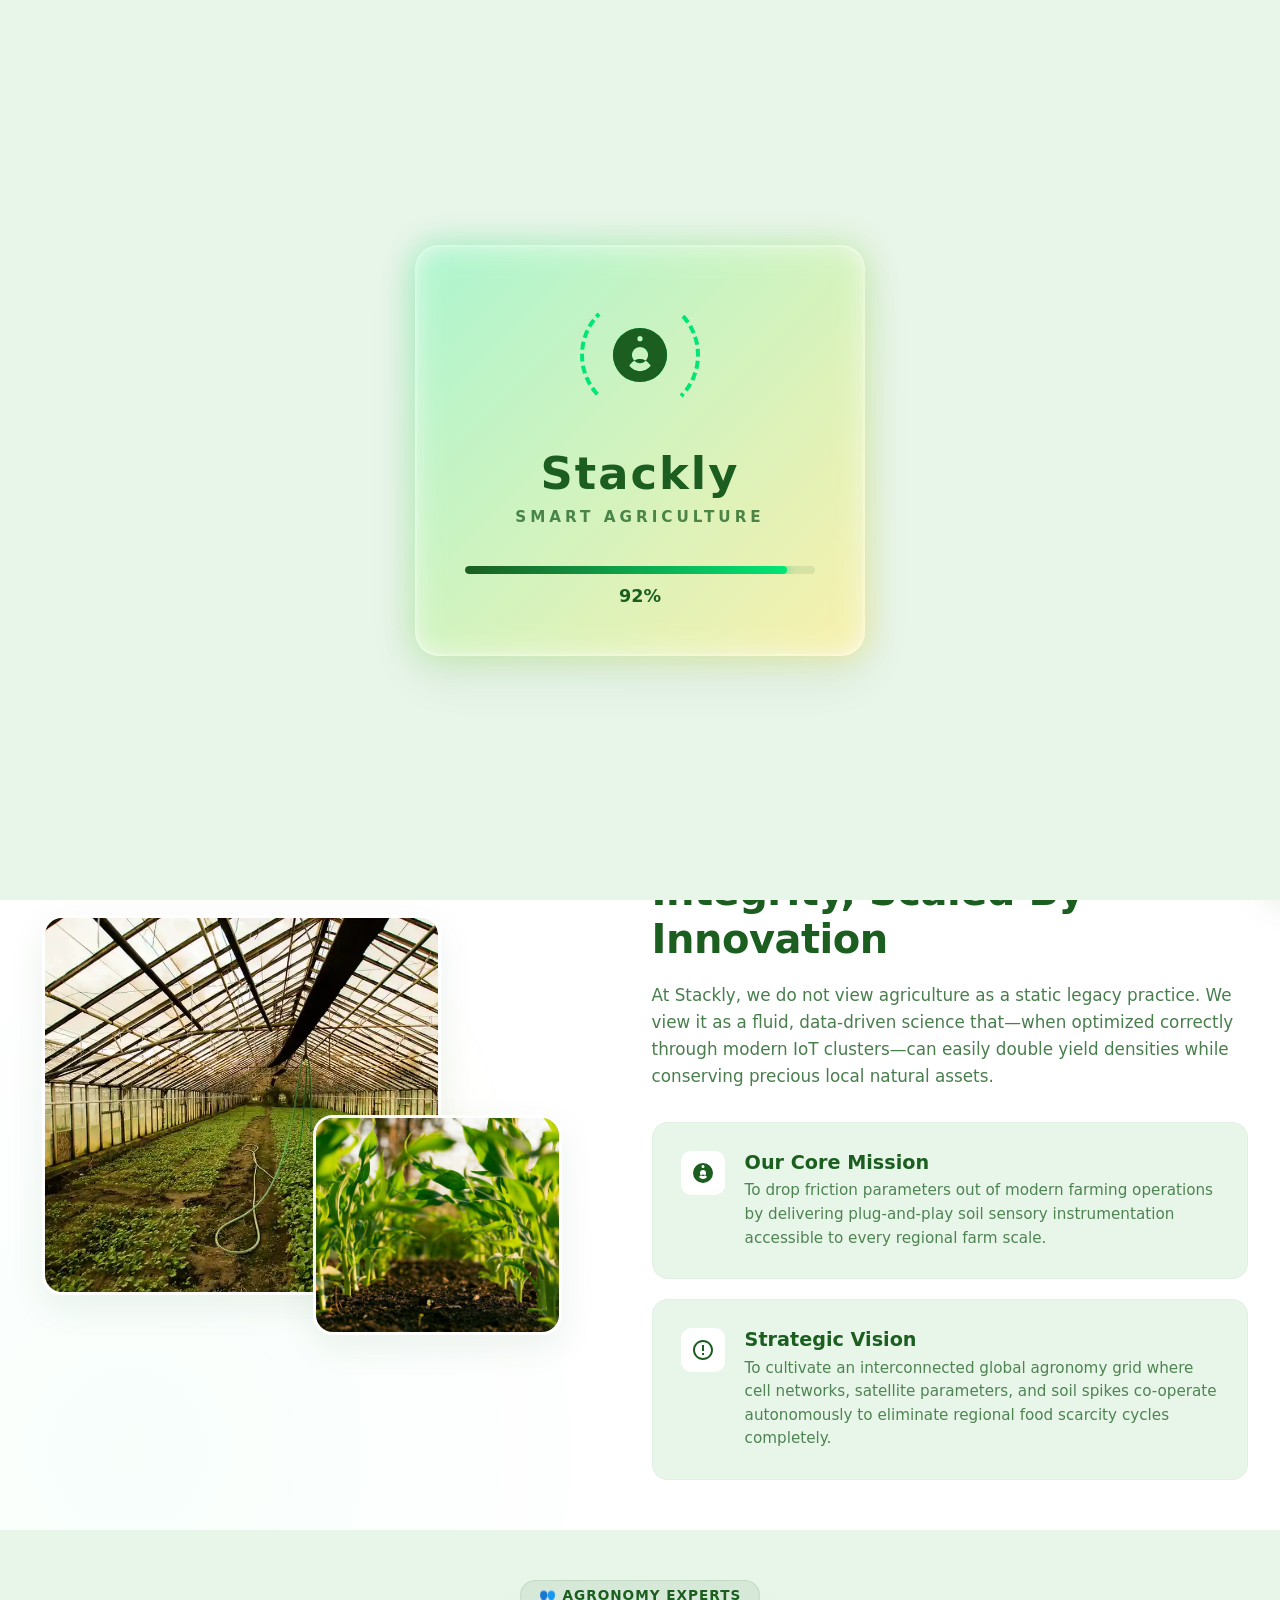
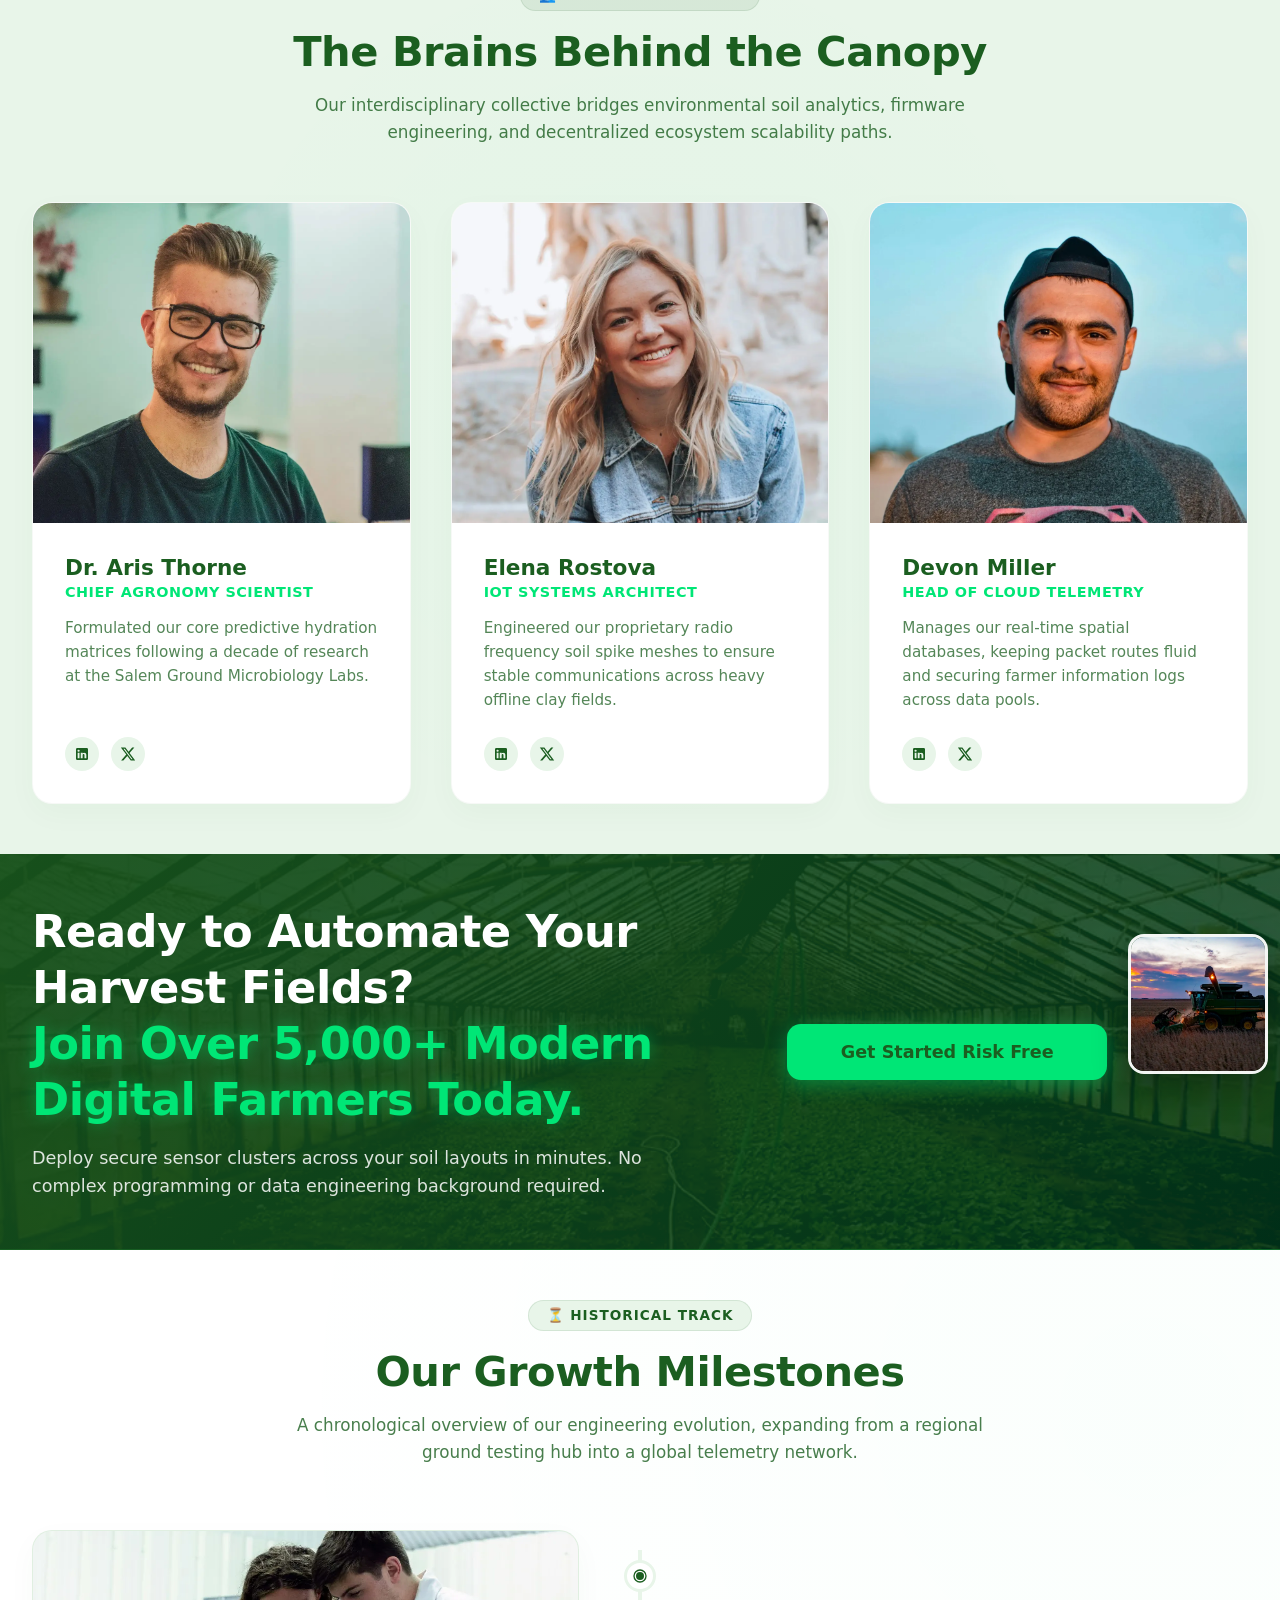
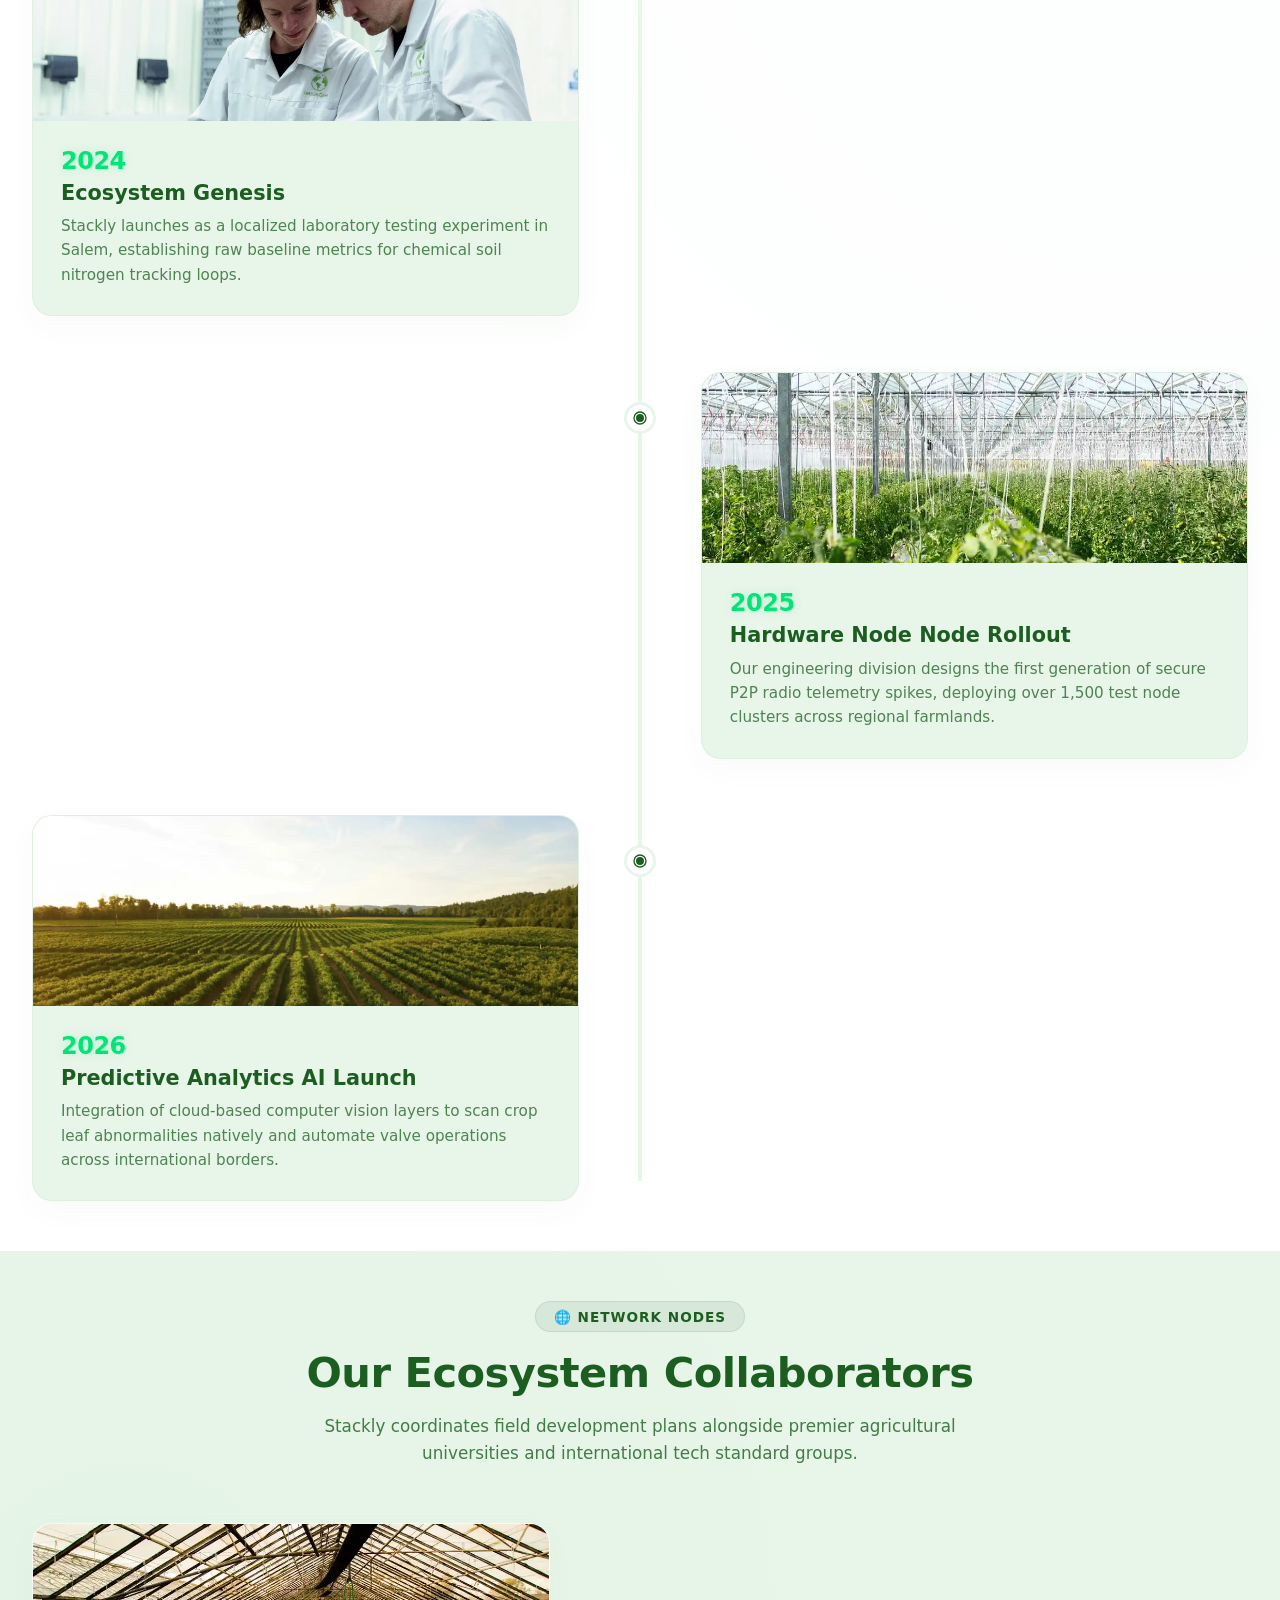
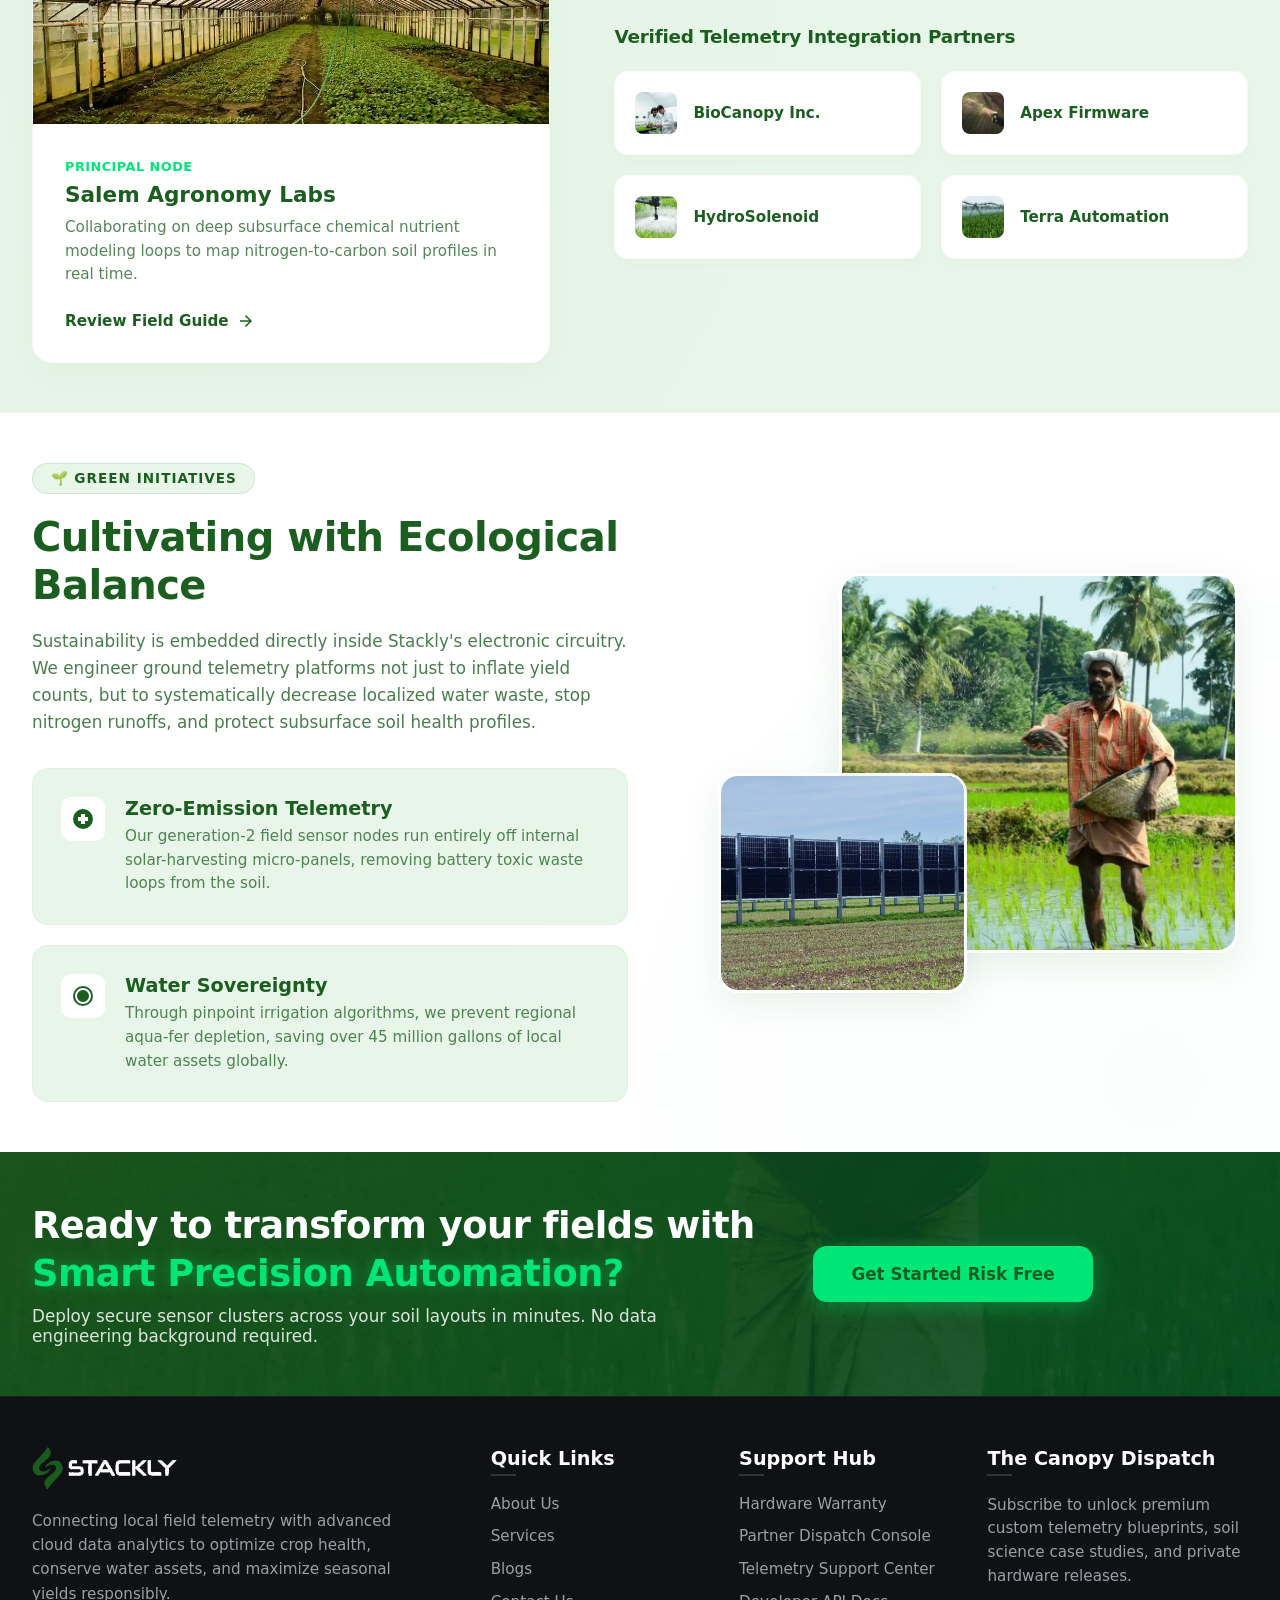
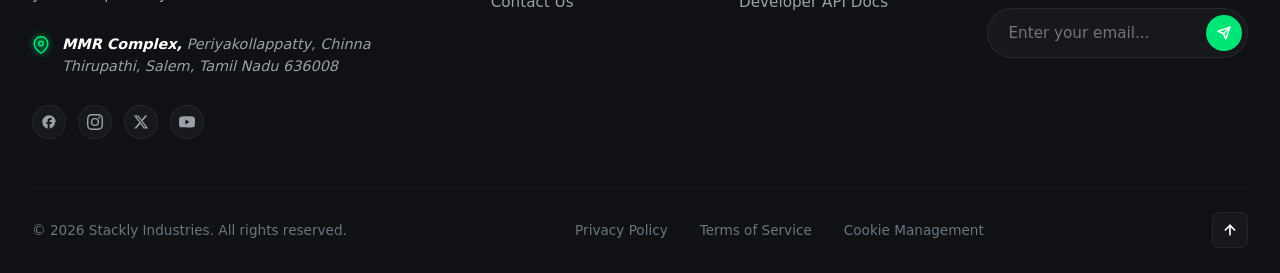
==== commit 29f609dd: "completed website" ====
--- a/about.html
+++ b/about.html
@@ -89,21 +89,31 @@
         <div class="header-left">
             <a href="#" class="logo-link" id="brand-logo-btn" title="Refresh Page">
                 <!-- Live Image Tag for Brand Logo Graphic Asset -->
-                <img src="https://placehold.co" alt="🌱 Stackly" class="brand-logo-img">
+                <img src="./Assests/logo agriculture farming.webp" alt="🌱 Stackly" class="brand-logo-img">
             </a>
         </div>
 
 
         <!-- Center Space: Main Navigation Items (5 Menus) -->
-        <nav class="desktop-nav">
-            <ul class="nav-links">
-                <li><a href="index.html" class="nav-item">Home</a></li>
-                <li><a href="about.html" class="nav-item">About</a></li>
-                <li><a href="services.html" class="nav-item">Services</a></li>
-                <li><a href="blog.html" class="nav-item">Blog</a></li>
-                <li><a href="contact.html" class="nav-item">Contact</a></li>
-            </ul>
-        </nav>
+         <nav class="desktop-nav">
+    <ul class="nav-links">
+        <li>
+            <a href="index.html" class="nav-item ">Home</a>
+        </li>
+        <li>
+            <a href="about.html" class="nav-item active">About</a>
+        </li>
+        <li>
+            <a href="services.html" class="nav-item">Services</a>
+        </li>
+        <li>
+            <a href="blog.html" class="nav-item">Blog</a>
+        </li>
+        <li>
+            <a href="contact.html" class="nav-item">Contact</a>
+        </li>
+    </ul>
+</nav>
 
         <!-- Right Side: Auth Button Control Layout -->
         <div class="header-right">
@@ -125,14 +135,26 @@
     <!-- Explicit close button positioned inside the drawer layout itself -->
     <button class="drawer-close-btn" id="mobile-menu-close" aria-label="Close Navigation">&times;</button>
     
-    <ul class="mobile-nav-links">
-        <li><a href="index.html" class="mobile-nav-item">Home</a></li>
-        <li><a href="about.html" class="mobile-nav-item">About</a></li>
-        <li><a href="services.html" class="mobile-nav-item">Services</a></li>
-        <li><a href="blog.html" class="mobile-nav-item">Blog</a></li>
-        <li><a href="contact.html" class="mobile-nav-item">Contact</a></li>
-        <li><a href="login.html" class="mobile-nav-item mobile-btn-auth">Login</a></li>
-    </ul>
+   <ul class="mobile-nav-links">
+    <li>
+        <a href="index.html" class="mobile-nav-item ">Home</a>
+    </li>
+    <li>
+        <a href="about.html" class="mobile-nav-item active">About</a>
+    </li>
+    <li>
+        <a href="services.html" class="mobile-nav-item">Services</a>
+    </li>
+    <li>
+        <a href="blog.html" class="mobile-nav-item">Blog</a>
+    </li>
+    <li>
+        <a href="contact.html" class="mobile-nav-item">Contact</a>
+    </li>
+    <li>
+        <a href="login.html" class="mobile-nav-item mobile-btn-auth">Login</a>
+    </li>
+</ul>
 </div>
 
 <script>
@@ -223,8 +245,8 @@
             
             <!-- ADDED: Interactive Call-to-Action Group -->
             <div class="about-hero-cta-group">
-                <a href="#simulator" class="btn-about-primary">Launch Simulator</a>
-                <a href="#contact" class="btn-about-secondary">Contact Experts</a>
+                <a href="404.html" class="btn-about-primary">Launch Simulator</a>
+                <a href="404.html" class="btn-about-secondary">Contact Experts</a>
             </div>
         </div>
 
@@ -246,7 +268,7 @@
     width: 100%;
     min-height: 60vh; 
     /* SPECIFIED PADDING CONSTRAINT: 50px top/bottom desktop breathing safe zones */
-    padding: 150px 30px;
+    padding: 150px 10px;
     background-color: var(--bg-bright); /* Inherits bright light green canvas token */
     display: flex;
     align-items: center;
@@ -428,7 +450,7 @@
 @media (max-width: 992px) {
     .about-hero-section {
         /* SPECIFIED CONSTRAINT: Gracefully collapses layout padding cushions directly down to 30px rules */
-        padding: 30px 1.5rem;
+        padding: 100px 1.5rem;
     }
     .about-hero-container {
         grid-template-columns: 1fr; 
@@ -788,7 +810,7 @@
             <!-- Team Expert 1 -->
             <div class="team-glow-card">
                 <div class="team-img-housing">
-                    <img src="https://unsplash.com" alt="Dr. Aris Thorne, Lead Agronomist Scientist at Stackly" class="team-card-img">
+                    <img src="./Assests/aris.webp" alt="Dr. Aris Thorne, Lead Agronomist Scientist at Stackly" class="team-card-img">
                     <div class="team-card-overlay-glow"></div>
                 </div>
                 <div class="team-details-box">
@@ -811,7 +833,7 @@
             <!-- Team Expert 2 -->
             <div class="team-glow-card">
                 <div class="team-img-housing">
-                    <img src="https://unsplash.com" alt="Elena Rostova, Principal Hardware Architect at Stackly" class="team-card-img">
+                    <img src="./Assests/testimonial 1.webp" alt="Elena Rostova, Principal Hardware Architect at Stackly" class="team-card-img">
                     <div class="team-card-overlay-glow"></div>
                 </div>
                 <div class="team-details-box">
@@ -833,7 +855,7 @@
             <!-- Team Expert 3 -->
             <div class="team-glow-card">
                 <div class="team-img-housing">
-                    <img src="https://unsplash.com" alt="Devon Miller, Cloud Operations Lead at Stackly" class="team-card-img">
+                    <img src="./Assests/devon mill.webp" alt="Devon Miller, Cloud Operations Lead at Stackly" class="team-card-img">
                     <div class="team-card-overlay-glow"></div>
                 </div>
                 <div class="team-details-box">
@@ -1094,7 +1116,7 @@
         <!-- Right Structural Column: Interactive Action Trigger & Foreground Graphics -->
         <div class="cta-action-column">
             <div class="cta-button-glow-wrapper">
-                <a href="#contact" class="btn-cta-action">Get Started Risk Free</a>
+                <a href="404.html" class="btn-cta-action">Get Started Risk Free</a>
             </div>
             
             <!-- Foreground Decorative Floating Vector Image Card -->
@@ -2284,7 +2306,7 @@
 
         <!-- Right Side: Action Trigger & Decorative Foreground Vector Image -->
         <div class="sl-cta-action-box">
-            <a href="#contact" class="btn-sl-cta-action">Get Started Risk Free</a>
+            <a href="404.html" class="btn-sl-cta-action">Get Started Risk Free</a>
             
             <!-- Foreground Decorative Floating Vector Image Card -->
        
@@ -2501,7 +2523,7 @@
         <div class="footer-brand-column">
             <a href="#" class="footer-brand" id="footer-logo-top" title="Scroll Back to Top">
                 <!-- Live Image Tag for Brand Logo Graphic Asset -->
-                <img src="./assests/photography portfolio logo.webp" alt="🌱 Stackly" class="footer-logo-img">
+                <img src="./Assests/logo agri farming.webp" alt="🌱 Stackly" class="footer-logo-img">
             </a>
             <p class="footer-brand-description">Connecting local field telemetry with advanced cloud data analytics to optimize crop health, conserve water assets, and maximize seasonal yields responsibly.</p>
 
@@ -2554,29 +2576,30 @@
             <div class="footer-directory-col">
                 <h4 class="footer-headline">Quick Links</h4>
                 <ul class="footer-links-list">
-                    <li><a href="404.html">Shop Systems</a></li>
-                    <li><a href="404.html">New Arrivals</a></li>
-                    <li><a href="404.html">Tier Offers</a></li>
-                    <li><a href="404.html">Contact Us</a></li>
+                 <li><a href="about.html">About Us</a></li>
+                    <li><a href="services.html">Services</a></li>
+                    <li><a href="blog.html">Blogs</a></li>
+                    <li><a href="contect.html">Contact Us</a></li>
                 </ul>
             </div>
 
             <!-- Support Hub Column -->
             <div class="footer-directory-col">
                 <h4 class="footer-headline">Support Hub</h4>
-                <ul class="footer-links-list">
-                    <li><a href="404.html">Artisan Warranty</a></li>
-                    <li><a href="404.html">Easy Booking Portal</a></li>
-                    <li><a href="404.html">Help & FAQ Center</a></li>
-                    <li><a href="404.html">Press Resources</a></li>
+                              <ul class="footer-links-list">
+                    <li><a href="404.html">Hardware Warranty</a></li>
+                    <li><a href="404.html">Partner Dispatch Console</a></li>
+                    <li><a href="404.html">Telemetry Support Center</a></li>
+                    <li><a href="404.html">Developer API Docs</a></li>
                 </ul>
+
             </div>
 
             <!-- Newsletter Dispatch Subscription Column -->
             <div class="footer-directory-col subscribe-box-col">
-                <h4 class="footer-headline">The Canopy Dispatch</h4>
-                <p class="subscribe-text">Subscribe to unlock premium custom blueprint designs and private production launches.</p>
-                
+               <h4 class="footer-headline">The Canopy Dispatch</h4>
+<p class="subscribe-text">Subscribe to unlock premium custom telemetry blueprints, soil science case studies, and private hardware releases.</p>
+  
                 <form id="footer-subscribe-form" class="subscribe-form-field">
                     <input type="email" id="subscribe-email" placeholder="Enter your email..." aria-label="Email address for dispatch" autocomplete="off">
                     <button type="submit" class="subscribe-submit-btn" aria-label="Submit subscribe field">
@@ -2877,7 +2900,7 @@
     height: 36px;
     border: none;
     border-radius: 50%;
-    background-color: #f05454; /* Reference red button color code */
+    background-color: var(--agri-glow); /* Reference red button color code */
     cursor: pointer;
     display: flex;
     align-items: center;
@@ -2886,7 +2909,7 @@
 }
 
 .send-icon { width: 14px; height: 16px; stroke: #ffffff; }
-.subscribe-submit-btn:hover { background-color: #ff6b6b; transform: scale(1.05); }
+.subscribe-submit-btn:hover { background-color: var(--agri-glow); transform: scale(1.05); }
 .form-error-toast { margin-top: 0.5rem; font-size: 0.85rem; color: #ffd600; display: none; }
 
 /* --- BOTTOM TRADEMARK BAR --- */
--- a/style.css
+++ b/style.css
@@ -707,3 +707,145 @@
 .logo-link:hover .brand-logo-img {
     filter: drop-shadow(0 0 8px var(--agri-glow));
 }
+
+/* ==========================================================
+   ACTIVE NAVIGATION - DESKTOP + MOBILE
+========================================================== */
+
+
+/* ==========================================================
+   DESKTOP NAVIGATION
+========================================================== */
+
+.desktop-nav .nav-item {
+    position: relative;
+    display: inline-block;
+    text-decoration: none;
+}
+
+
+/* Active desktop text */
+.desktop-nav .nav-item.active {
+    color: #4caf50 !important;
+    font-weight: 700 !important;
+}
+
+
+/* Active desktop underline */
+.desktop-nav .nav-item.active::after {
+    content: "";
+    position: absolute;
+
+    left: 0;
+    bottom: -8px;
+
+    width: 100%;
+    height: 2px;
+
+    background-color: #4caf50;
+
+    border-radius: 10px;
+
+    opacity: 1;
+    visibility: visible;
+    display: block;
+}
+
+
+/* ==========================================================
+   MOBILE NAVIGATION
+========================================================== */
+
+.mobile-nav-links .mobile-nav-item {
+    position: relative;
+    display: inline-block;
+    text-decoration: none;
+}
+
+
+/* Active mobile text */
+.mobile-nav-links .mobile-nav-item.active {
+    color: #4caf50 !important;
+    font-weight: 700 !important;
+}
+
+
+/* Active mobile underline */
+.mobile-nav-links .mobile-nav-item.active::after {
+    content: "";
+    position: absolute;
+
+    left: 0;
+    bottom: -6px;
+
+    width: 100%;
+    height: 2px;
+
+    background-color: #4caf50;
+
+    border-radius: 10px;
+
+    opacity: 1;
+    visibility: visible;
+    display: block;
+}
+
+
+/* ==========================================================
+   MAKE SURE UNDERLINE IS NOT CLIPPED
+========================================================== */
+
+.desktop-nav,
+.desktop-nav .nav-links,
+.desktop-nav .nav-links li,
+.mobile-nav-menu,
+.mobile-overlay-menu,
+.mobile-nav-links,
+.mobile-nav-links li {
+    overflow: visible !important;
+}
+
+
+/* ==========================================================
+   HOVER EFFECT
+========================================================== */
+
+.desktop-nav .nav-item:hover,
+.mobile-nav-links .mobile-nav-item:hover {
+    color: #4caf50;
+}
+
+
+/* ==========================================================
+   MOBILE RESPONSIVE
+========================================================== */
+
+@media (max-width: 768px) {
+
+    .mobile-nav-links .mobile-nav-item.active {
+        color: #4caf50 !important;
+        font-weight: 700 !important;
+    }
+
+    .mobile-nav-links .mobile-nav-item.active::after {
+        left: 0;
+        bottom: -6px;
+        width: 100%;
+        height: 2px;
+    }
+
+}
+
+
+/* ==========================================================
+   SMALL MOBILE
+========================================================== */
+
+@media (max-width: 480px) {
+
+    .mobile-nav-links .mobile-nav-item.active::after {
+        bottom: -5px;
+        height: 2px;
+    }
+
+}
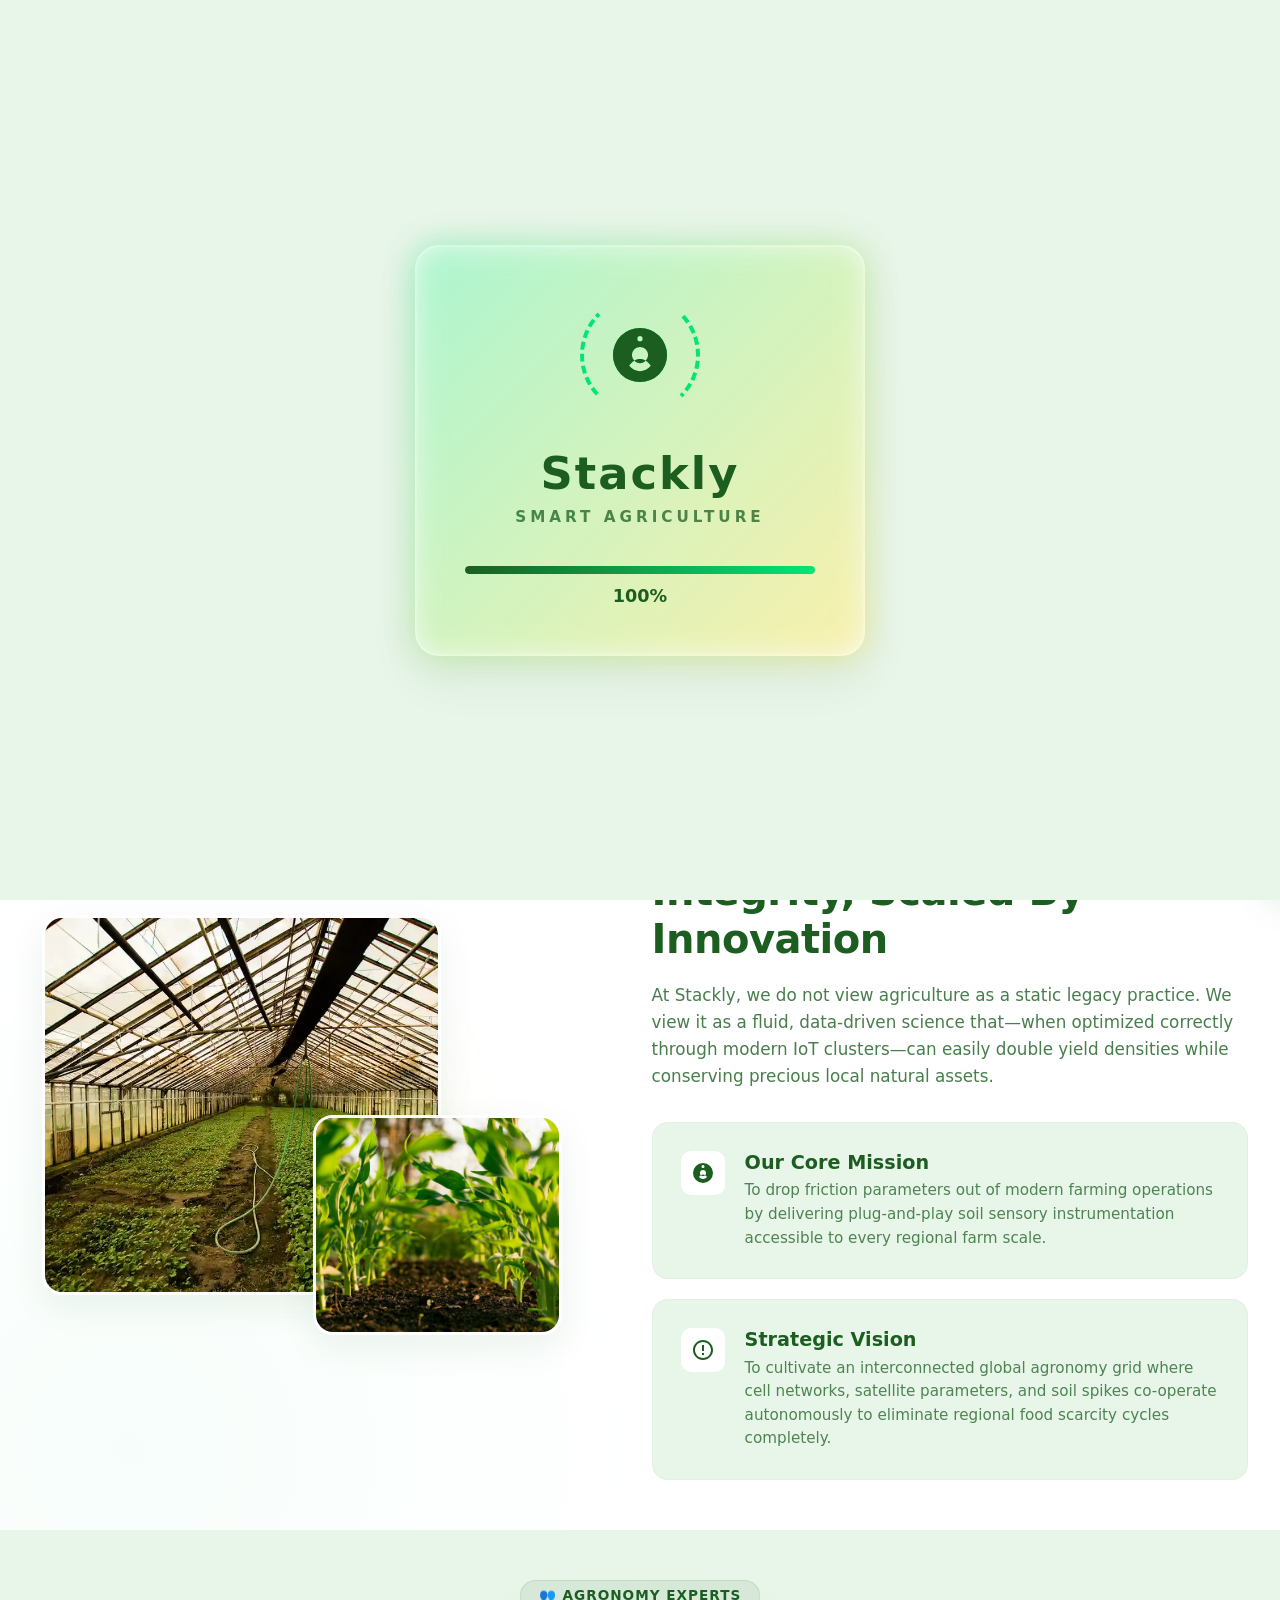
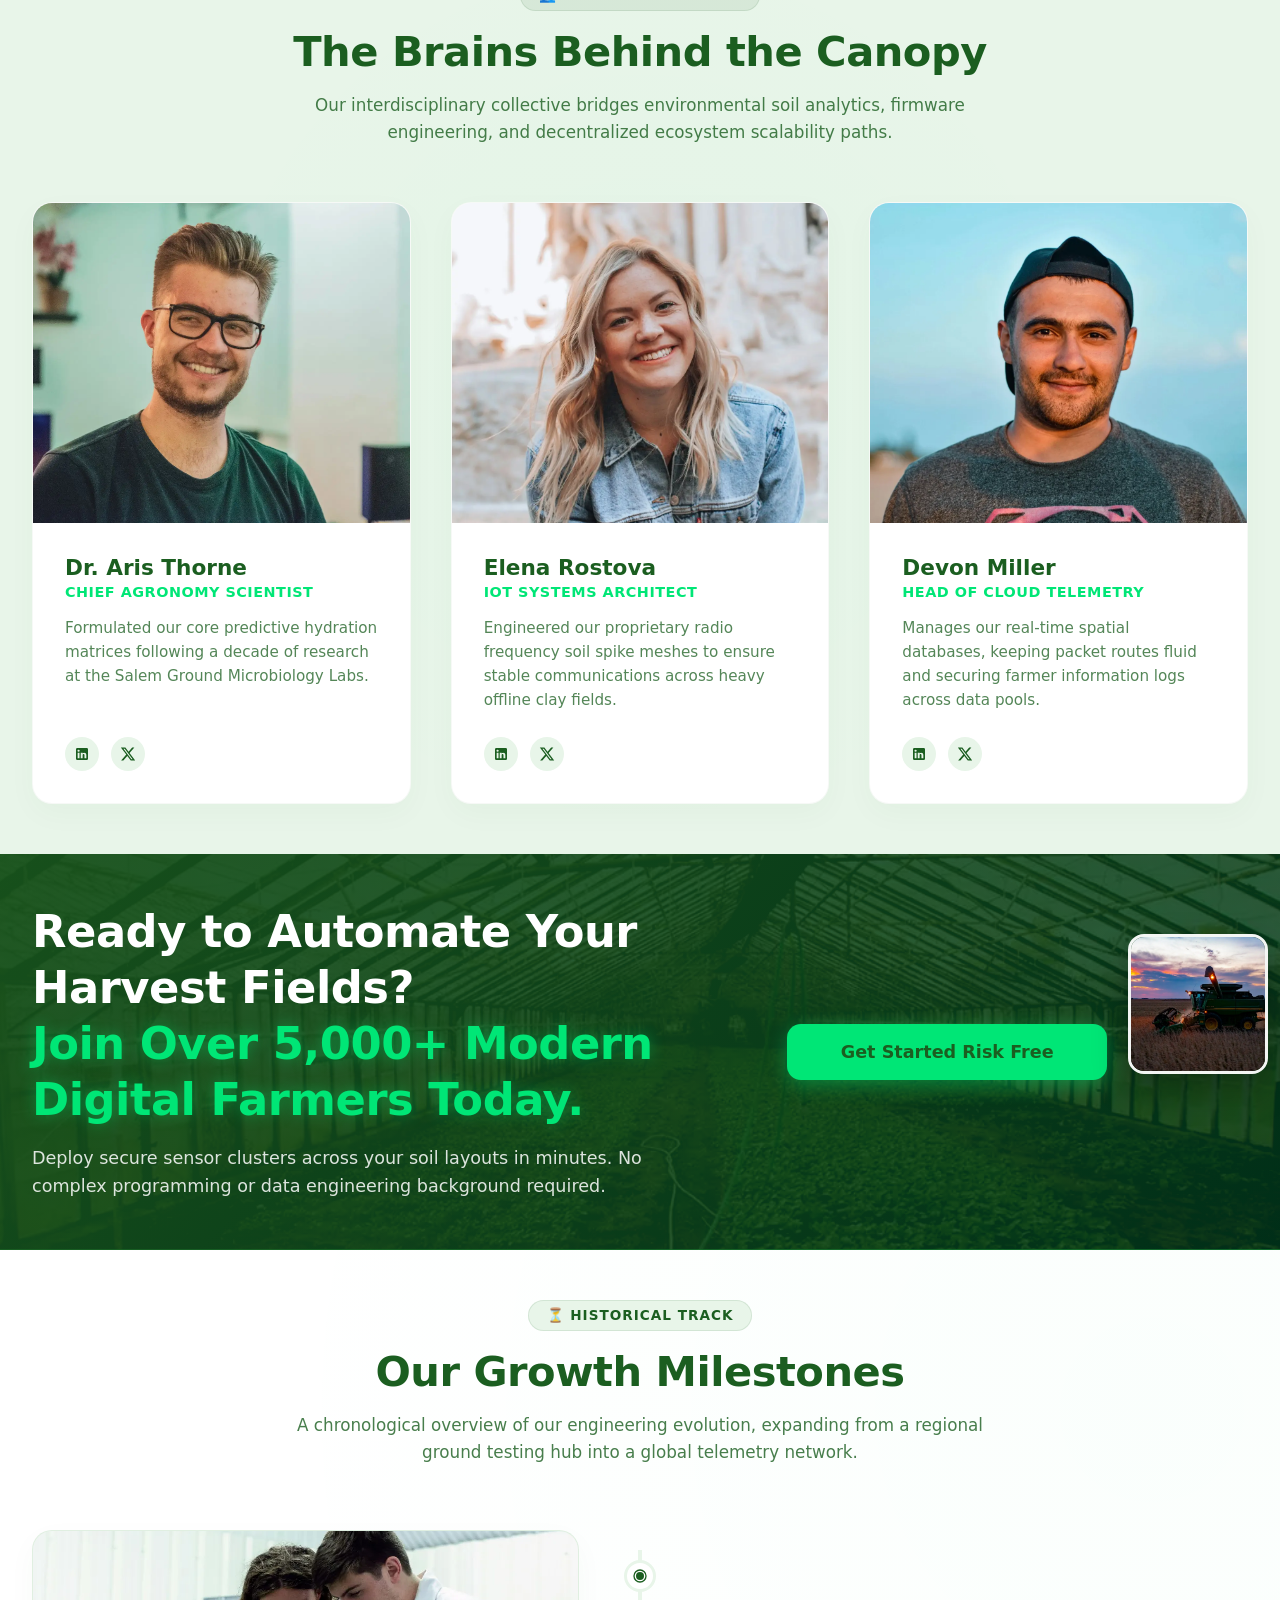
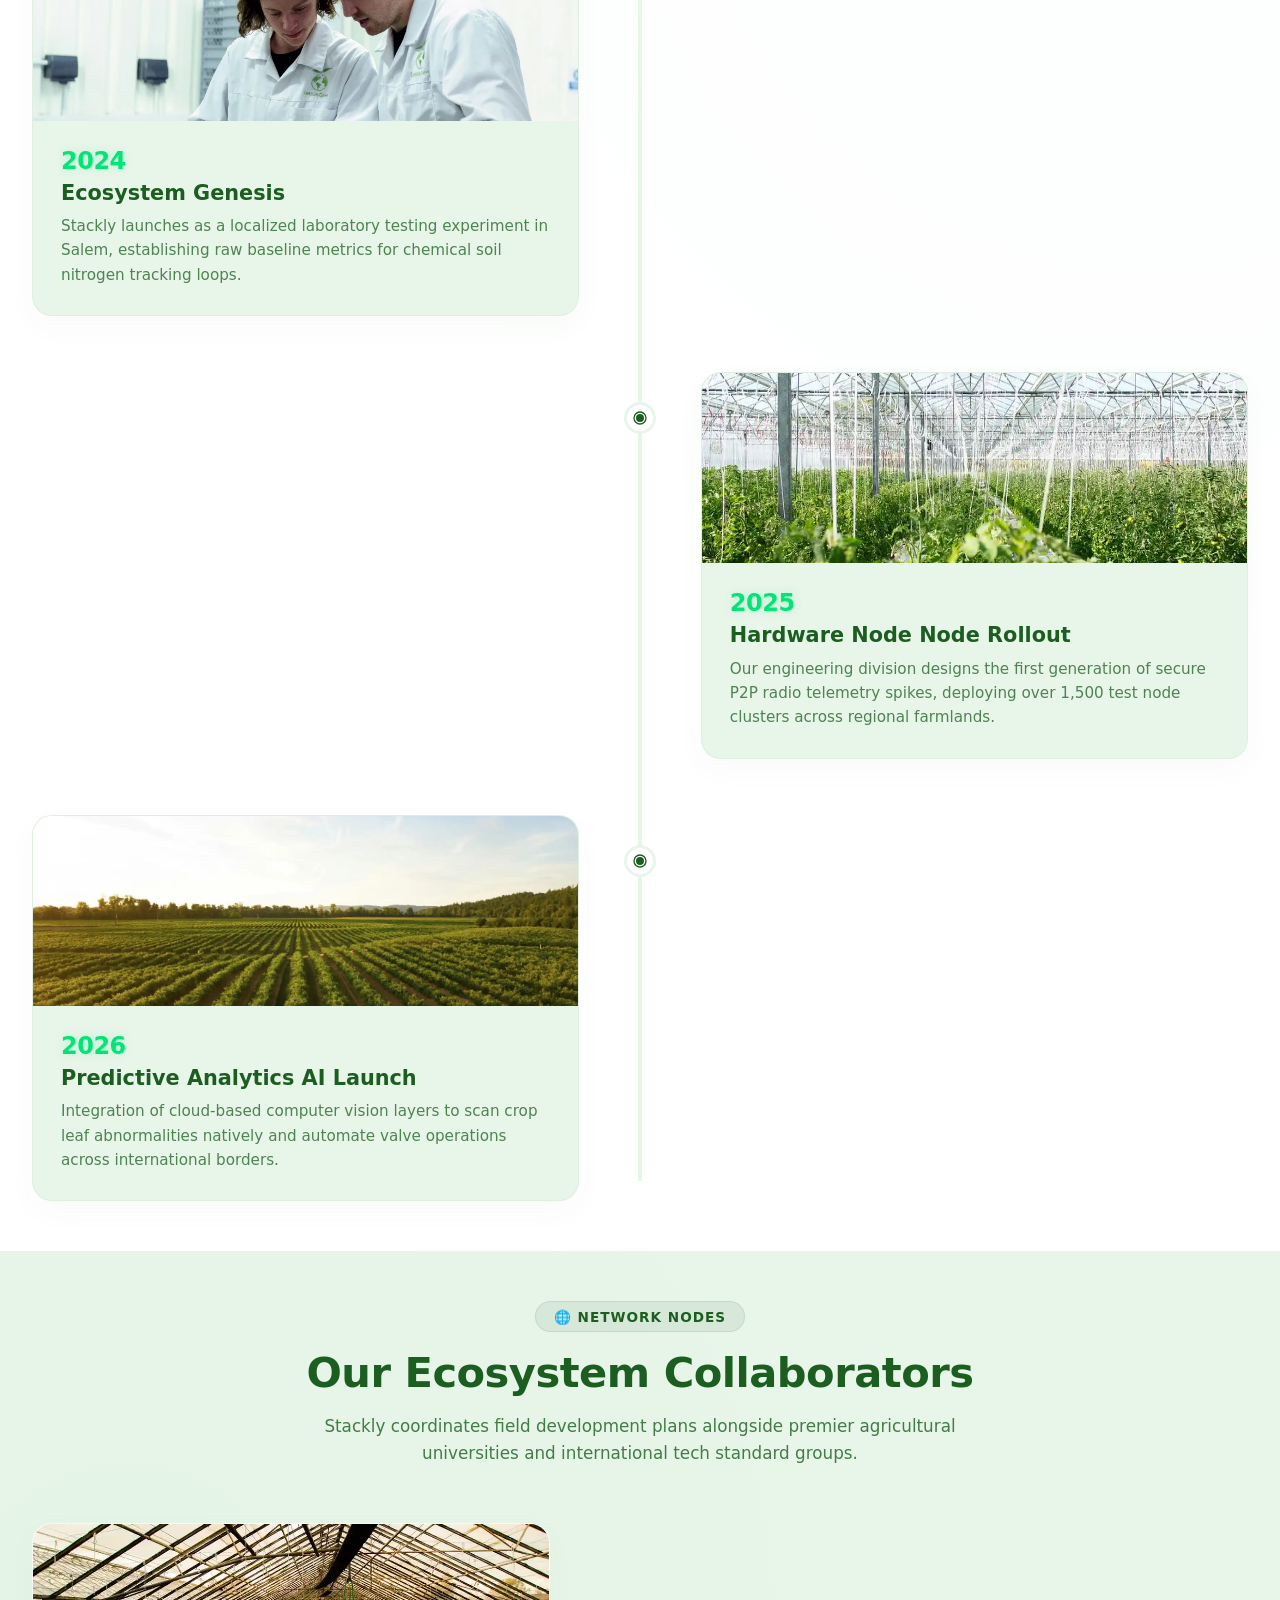
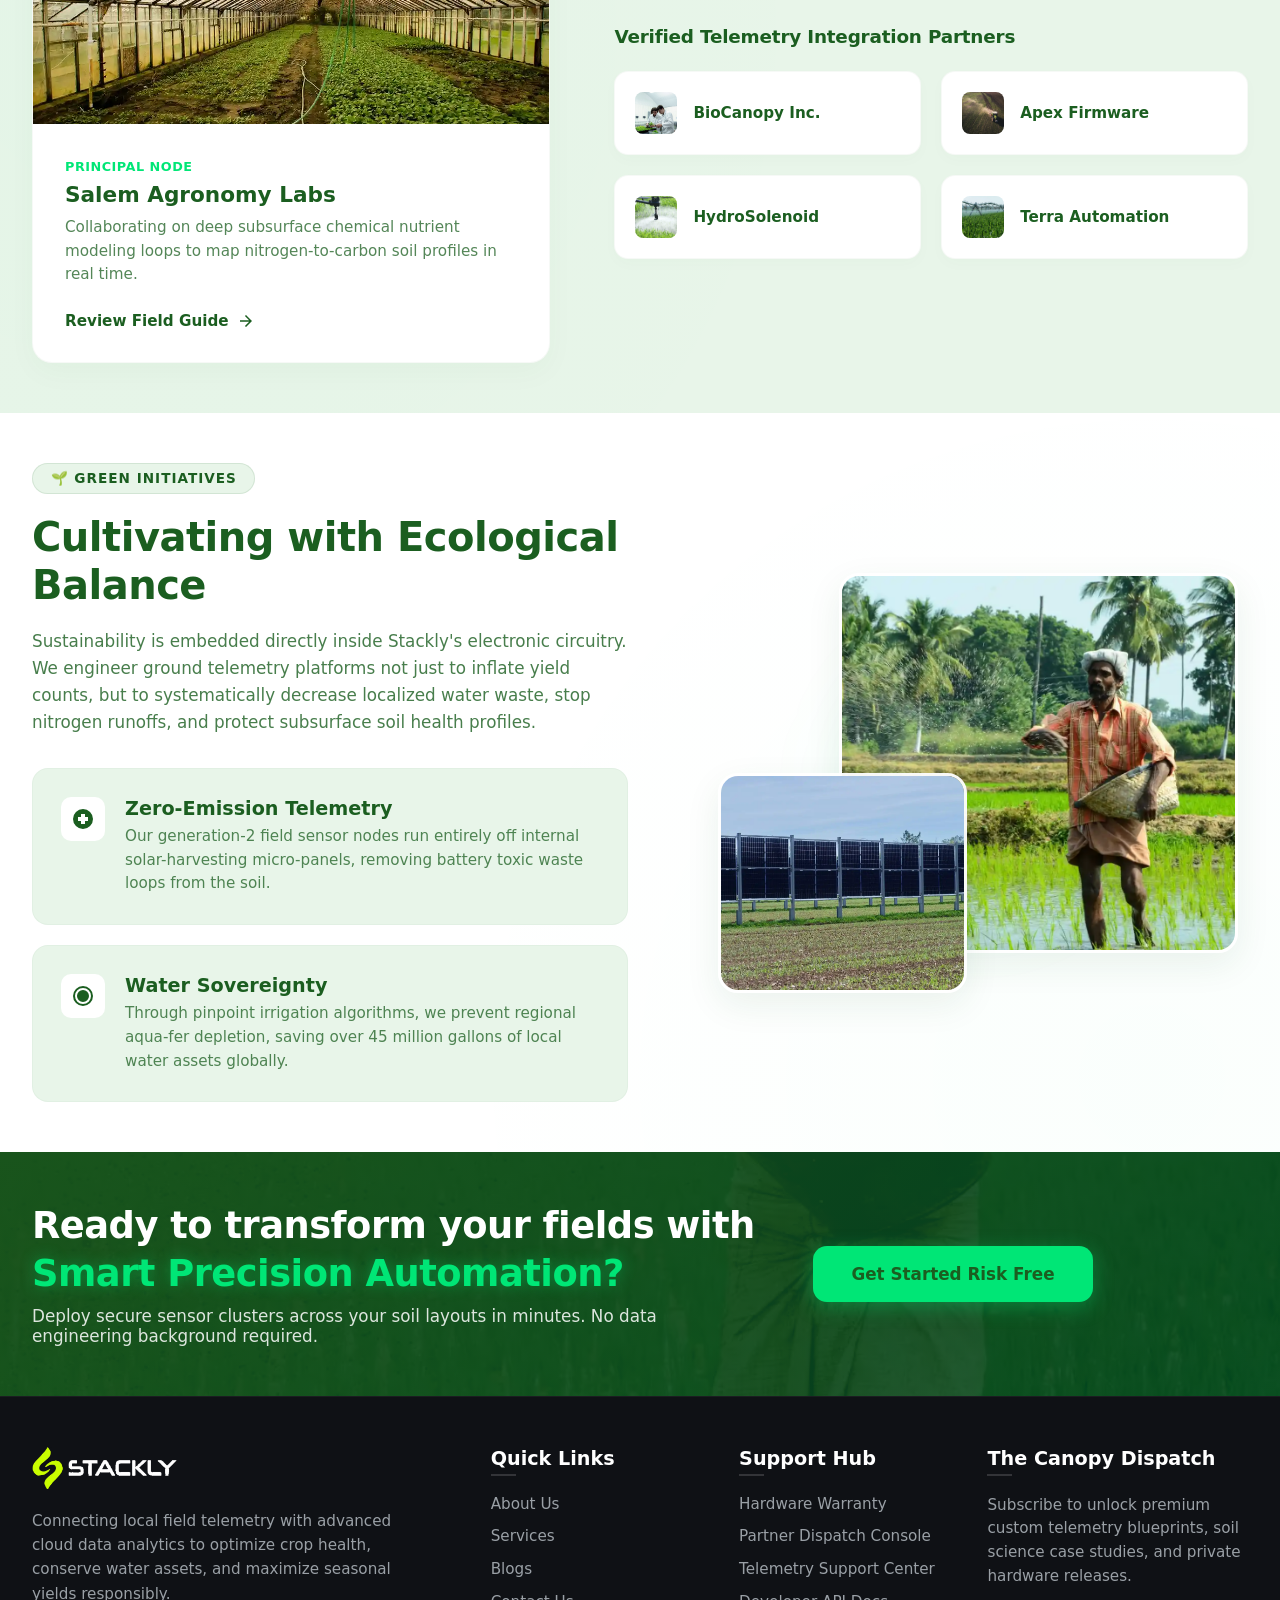
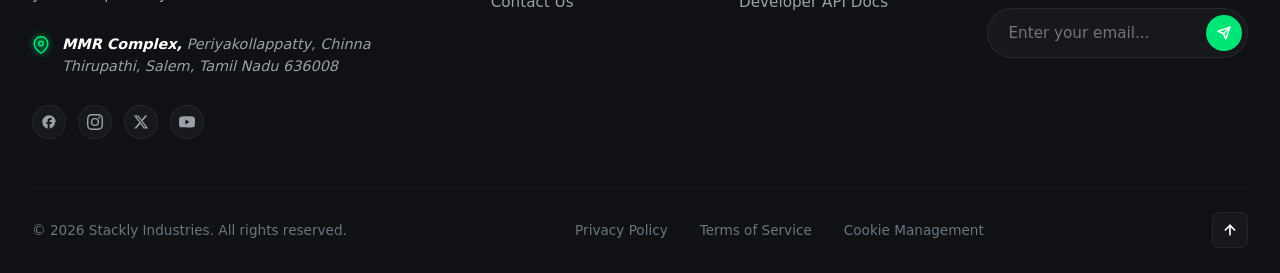
==== commit f0f38d3e: "logo color changed" ====
--- a/about.html
+++ b/about.html
@@ -2523,7 +2523,7 @@
         <div class="footer-brand-column">
             <a href="#" class="footer-brand" id="footer-logo-top" title="Scroll Back to Top">
                 <!-- Live Image Tag for Brand Logo Graphic Asset -->
-                <img src="./Assests/logo agri farming.webp" alt="🌱 Stackly" class="footer-logo-img">
+                <img src="./Assests/logo AGRI.webp" alt="🌱 Stackly" class="footer-logo-img">
             </a>
             <p class="footer-brand-description">Connecting local field telemetry with advanced cloud data analytics to optimize crop health, conserve water assets, and maximize seasonal yields responsibly.</p>
 
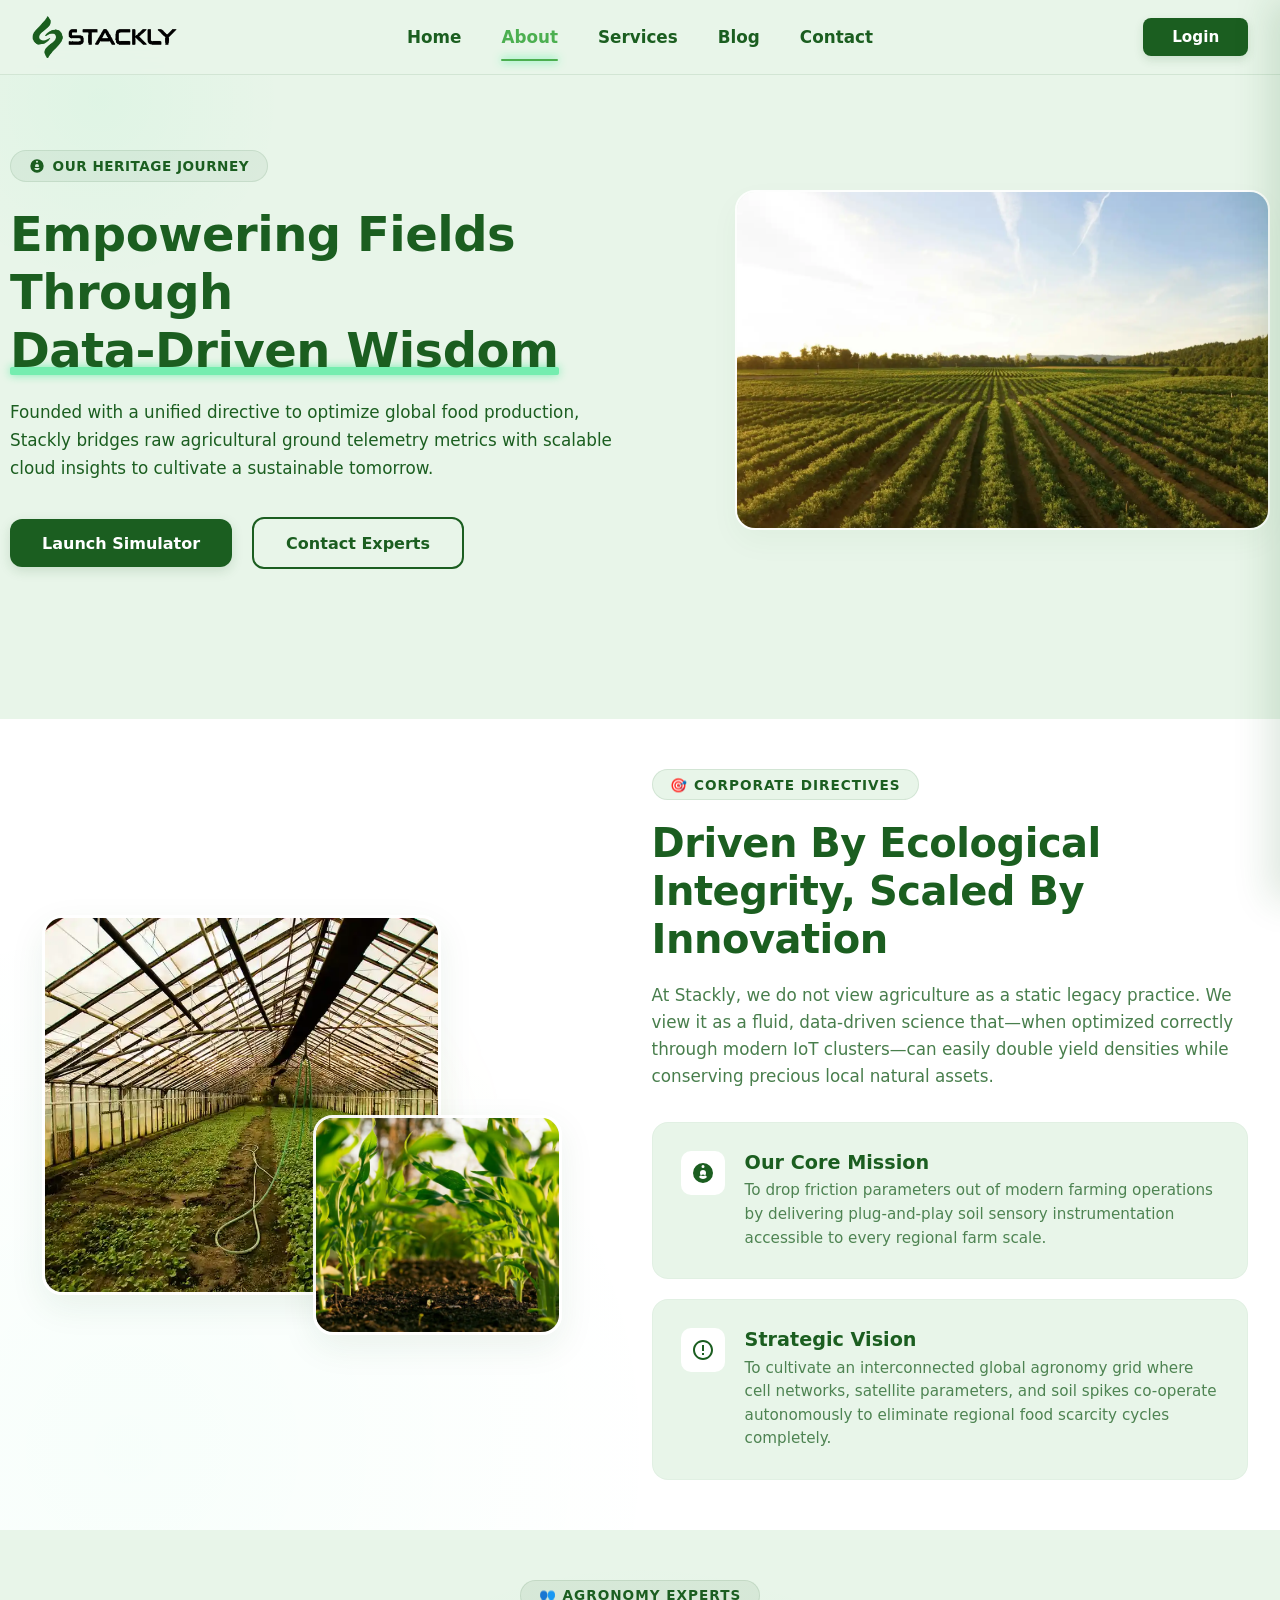
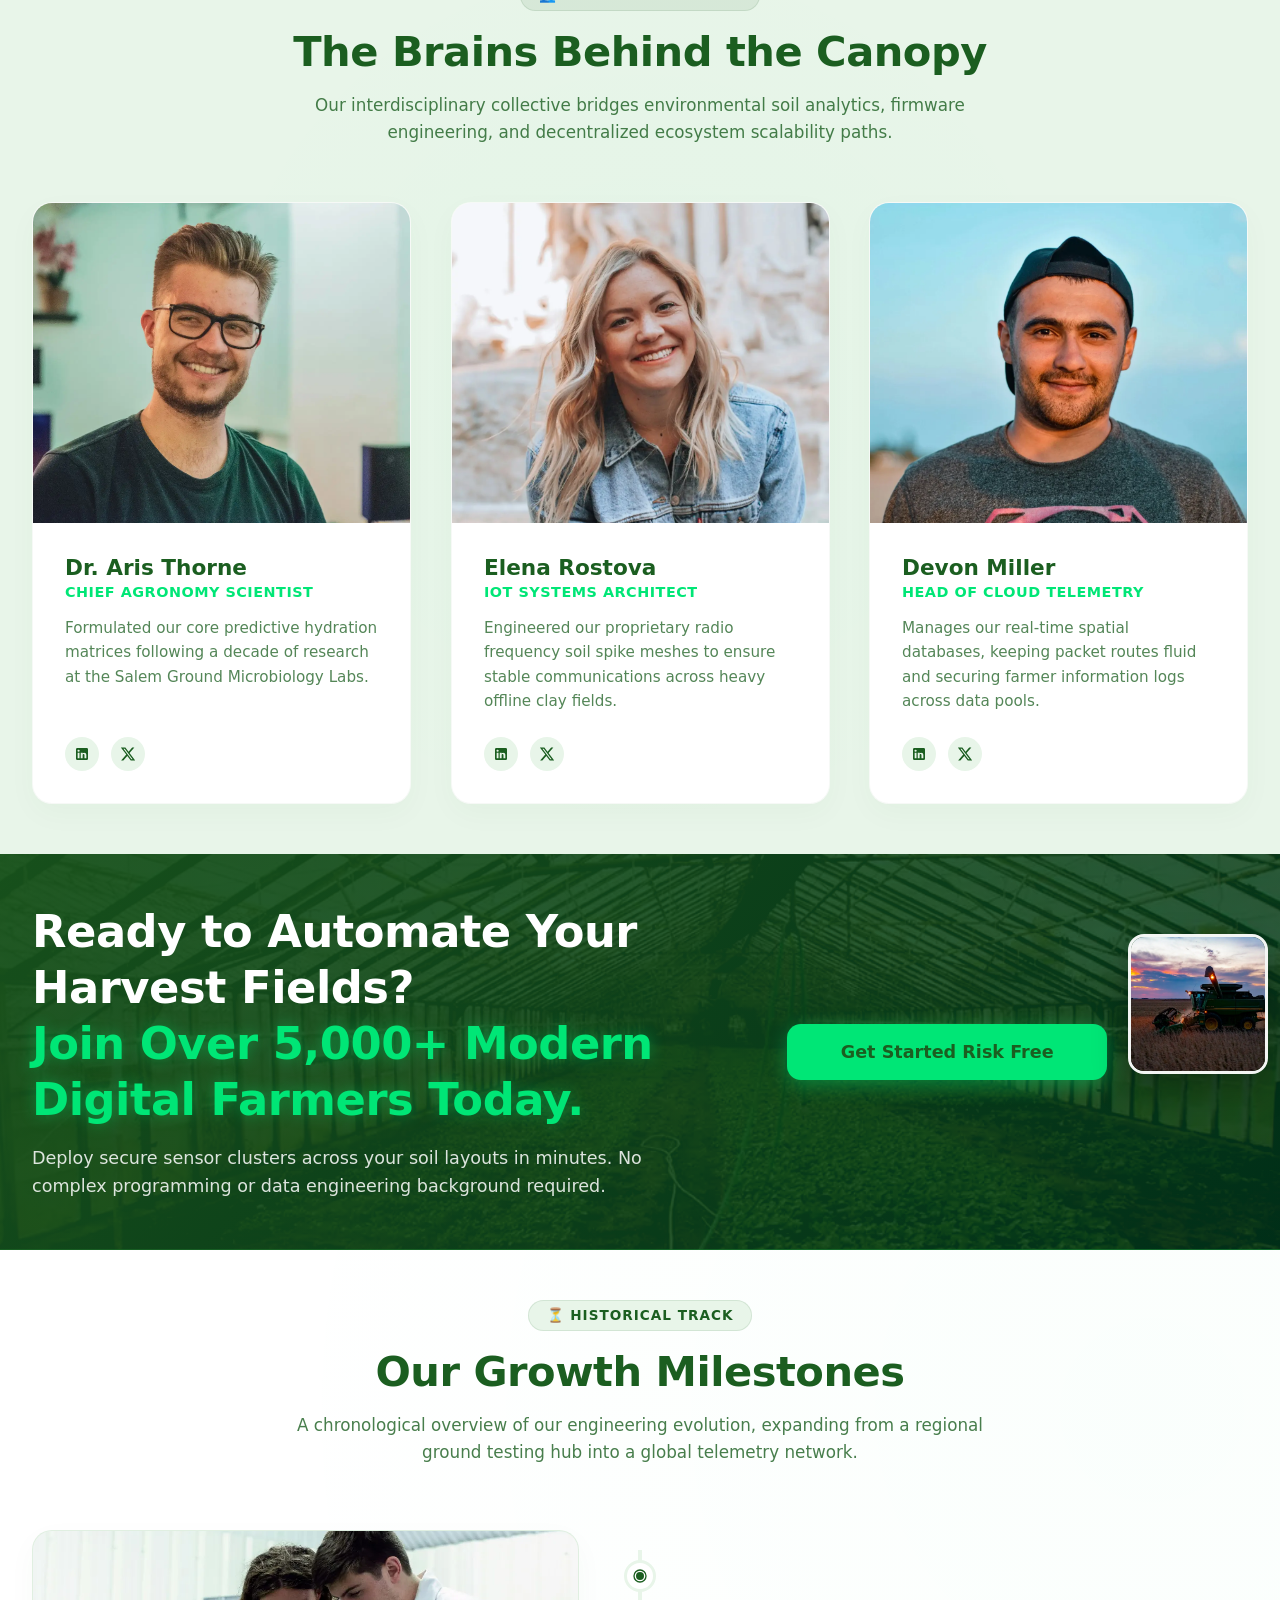
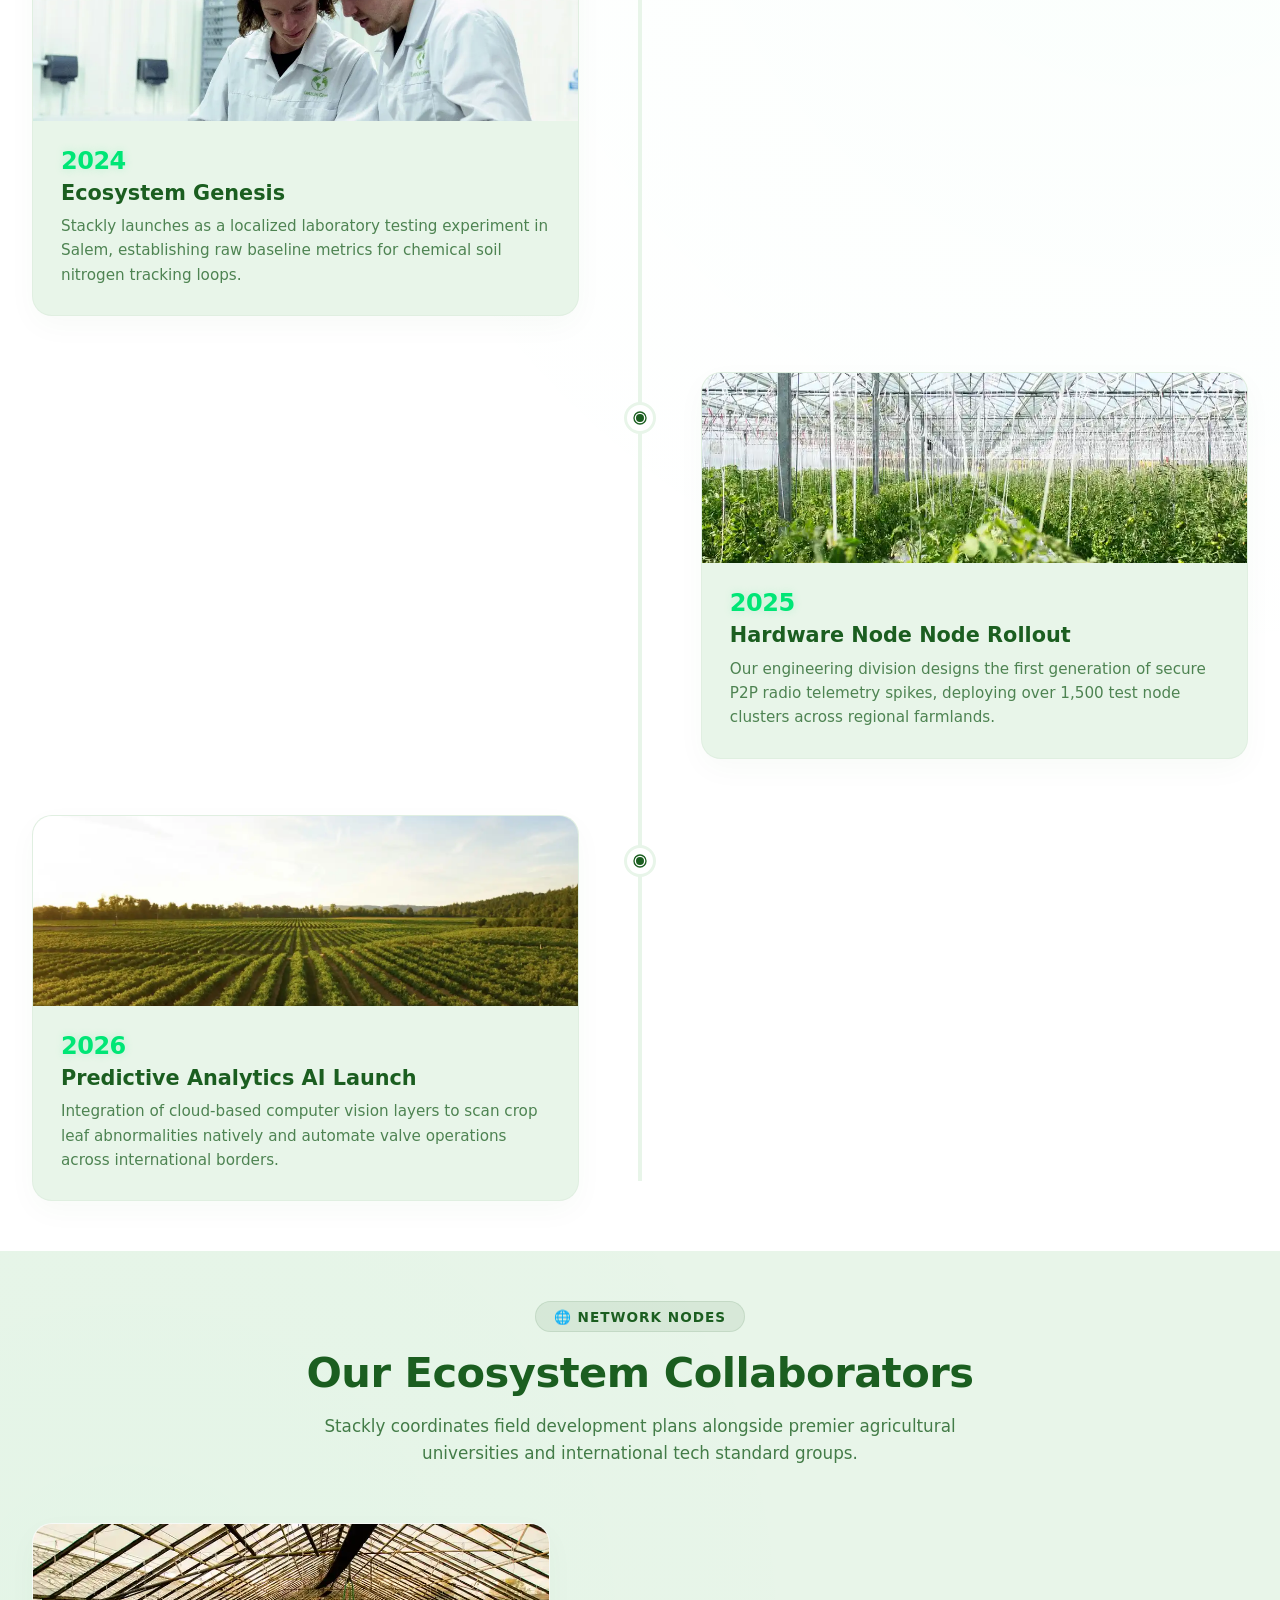
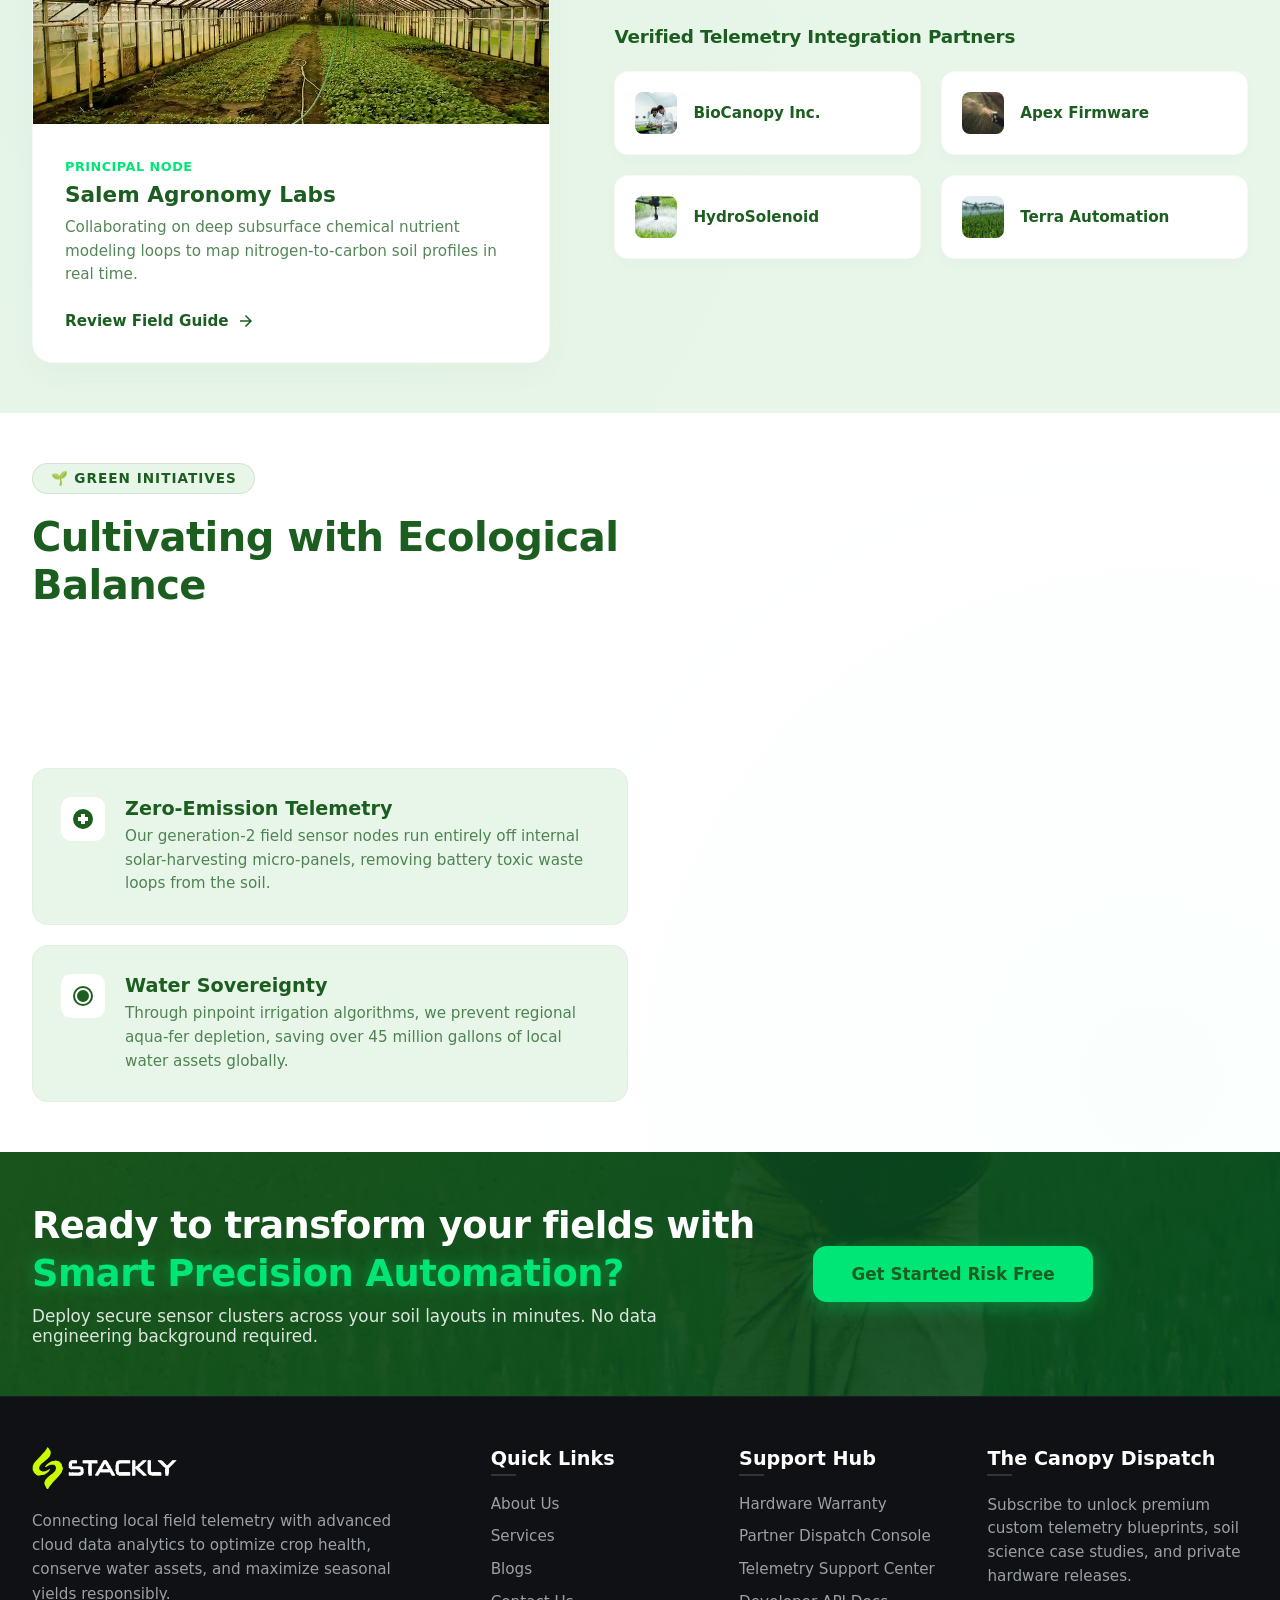
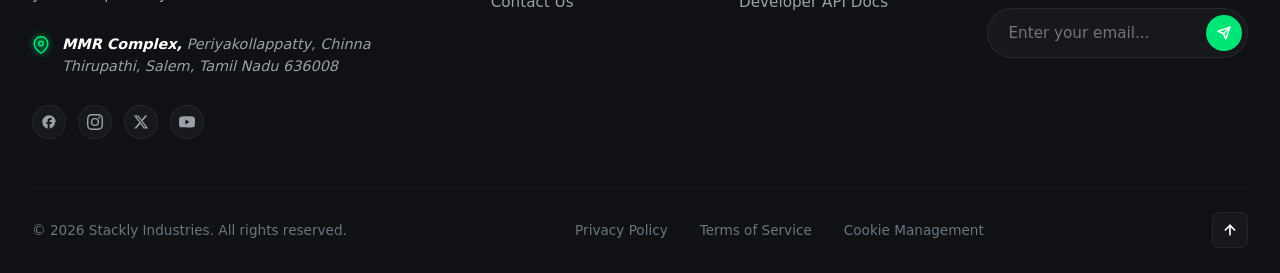
==== commit a7aa9a45: "corrections- animations fixed" ====
--- a/about.html
+++ b/about.html
@@ -480,7 +480,202 @@
     }
 }
 
+/* ==========================================
+   ABOUT HERO - ROTATE APPEAR EFFECT
+========================================== */
+
+.about-hero-content,
+.about-hero-media {
+    opacity: 0;
+    will-change: transform, opacity;
+}
+
+/* Content starts from left */
+.about-hero-content {
+    transform: translateX(-80px) rotateY(-12deg);
+    transition:
+        opacity 0.9s ease,
+        transform 1s cubic-bezier(0.22, 1, 0.36, 1);
+}
+
+/* Image starts from right */
+.about-hero-media {
+    transform: translateX(80px) rotateY(12deg);
+    transition:
+        opacity 0.9s ease 0.15s,
+        transform 1s cubic-bezier(0.22, 1, 0.36, 1) 0.15s;
+}
+
+
+/* ==========================================
+   VISIBLE STATE
+========================================== */
+
+.about-hero-section.is-visible .about-hero-content {
+    opacity: 1;
+    transform: translateX(0) rotateY(0deg);
+}
+
+.about-hero-section.is-visible .about-hero-media {
+    opacity: 1;
+    transform: translateX(0) rotateY(0deg);
+}
+
+
+/* ==========================================
+   INNER CONTENT STAGGER
+========================================== */
+
+.about-hero-badge,
+.about-hero-title,
+.about-hero-description,
+.about-hero-cta-group {
+    opacity: 0;
+    transform: translateY(25px);
+}
+
+.about-hero-badge {
+    transition:
+        opacity 0.6s ease 0.35s,
+        transform 0.6s ease 0.35s;
+}
+
+.about-hero-title {
+    transition:
+        opacity 0.7s ease 0.45s,
+        transform 0.7s ease 0.45s;
+}
+
+.about-hero-description {
+    transition:
+        opacity 0.7s ease 0.6s,
+        transform 0.7s ease 0.6s;
+}
+
+.about-hero-cta-group {
+    transition:
+        opacity 0.7s ease 0.75s,
+        transform 0.7s ease 0.75s;
+}
+
+
+/* Activate inner elements */
+.about-hero-section.is-visible .about-hero-badge,
+.about-hero-section.is-visible .about-hero-title,
+.about-hero-section.is-visible .about-hero-description,
+.about-hero-section.is-visible .about-hero-cta-group {
+    opacity: 1;
+    transform: translateY(0);
+}
+
+
+/* ==========================================
+   IMAGE ROTATION
+========================================== */
+
+.about-hero-img-box {
+    transform: rotate(3deg) scale(0.96);
+    transition:
+        transform 1s cubic-bezier(0.22, 1, 0.36, 1) 0.25s,
+        box-shadow 0.4s ease,
+        border-color 0.4s ease;
+}
+
+.about-hero-section.is-visible .about-hero-img-box {
+    transform: rotate(0deg) scale(1);
+}
+
+
+/* ==========================================
+   MOBILE
+========================================== */
+
+@media (max-width: 992px) {
+
+    .about-hero-content {
+        transform: translateY(60px);
+    }
+
+    .about-hero-media {
+        transform: translateY(60px);
+    }
+
+    .about-hero-section.is-visible .about-hero-content,
+    .about-hero-section.is-visible .about-hero-media {
+        transform: translateY(0);
+    }
+}
+
+
+/* ==========================================
+   ACCESSIBILITY
+========================================== */
+
+@media (prefers-reduced-motion: reduce) {
+
+    .about-hero-content,
+    .about-hero-media,
+    .about-hero-badge,
+    .about-hero-title,
+    .about-hero-description,
+    .about-hero-cta-group,
+    .about-hero-img-box {
+        opacity: 1;
+        transform: none;
+        transition: none;
+    }
+}
 </style>
+
+<script>
+(function () {
+
+    function initAboutHeroAnimation() {
+
+        const section = document.querySelector(".about-hero-section");
+
+        if (!section) {
+            console.log("About hero section not found");
+            return;
+        }
+
+        console.log("About hero animation initialized");
+
+        const observer = new IntersectionObserver(function (entries) {
+
+            entries.forEach(function (entry) {
+
+                if (entry.isIntersecting) {
+
+                    console.log("About hero is visible");
+
+                    section.classList.add("is-visible");
+
+                    observer.unobserve(section);
+                }
+
+            });
+
+        }, {
+            threshold: 0.1
+        });
+
+        observer.observe(section);
+    }
+
+
+    /* Works whether DOMContentLoaded has already fired or not */
+    if (document.readyState === "loading") {
+        document.addEventListener(
+            "DOMContentLoaded",
+            initAboutHeroAnimation
+        );
+    } else {
+        initAboutHeroAnimation();
+    }
+
+})();
+</script>
 
 <!-- Mission, Vision & Core Values Landmark Section -->
 <section id="philosophy" class="values-section">
@@ -788,7 +983,105 @@
     .value-glow-card { padding: 1.25rem; gap: 1rem; }
 }
 
+/* ============================================
+   SCROLL APPEAR EFFECT - VALUES SECTION
+   ============================================ */
+
+.values-section {
+    opacity: 0;
+    transform: translateY(70px);
+    transition:
+        opacity 0.9s ease,
+        transform 0.9s cubic-bezier(0.22, 1, 0.36, 1);
+}
+
+/* Activated when section enters viewport */
+.values-section.values-visible {
+    opacity: 1;
+    transform: translateY(0);
+}
+
+
+/* Optional: animate the content slightly after the section */
+.values-section.values-visible .values-content {
+    animation: valuesContentReveal 0.9s ease 0.15s both;
+}
+
+.values-section.values-visible .values-graphics {
+    animation: valuesGraphicsReveal 1s cubic-bezier(0.22, 1, 0.36, 1) both;
+}
+
+
+@keyframes valuesContentReveal {
+    from {
+        opacity: 0;
+        transform: translateX(40px);
+    }
+
+    to {
+        opacity: 1;
+        transform: translateX(0);
+    }
+}
+
+
+@keyframes valuesGraphicsReveal {
+    from {
+        opacity: 0;
+        transform: translateX(-40px) scale(0.96);
+    }
+
+    to {
+        opacity: 1;
+        transform: translateX(0) scale(1);
+    }
+}
+
+
+/* Accessibility */
+@media (prefers-reduced-motion: reduce) {
+    .values-section,
+    .values-section.values-visible .values-content,
+    .values-section.values-visible .values-graphics {
+        opacity: 1;
+        transform: none;
+        animation: none;
+        transition: none;
+    }
+}
 </style>
+
+<script>
+document.addEventListener("DOMContentLoaded", function () {
+
+    const valuesSection = document.querySelector(".values-section");
+
+    if (!valuesSection) return;
+
+    const valuesObserver = new IntersectionObserver(
+        function (entries) {
+
+            entries.forEach(function (entry) {
+
+                if (entry.isIntersecting) {
+                    valuesSection.classList.add("values-visible");
+
+                    // Run only once
+                    valuesObserver.unobserve(valuesSection);
+                }
+
+            });
+
+        },
+        {
+            threshold: 0.15
+        }
+    );
+
+    valuesObserver.observe(valuesSection);
+
+});
+</script>
 
 <!-- Meet the Team & Expert Advisory Landmark Section -->
 <section id="team" class="team-section">
@@ -1095,7 +1388,127 @@
     .team-details-box { padding: 1.5rem; }
 }
 
+/* ============================================
+   TEAM SECTION - SCROLL APPEAR EFFECT
+   ============================================ */
+
+.team-section {
+    opacity: 0;
+    transform: translateY(60px);
+    transition:
+        opacity 0.9s ease,
+        transform 0.9s cubic-bezier(0.22, 1, 0.36, 1);
+}
+
+/* Activated when section enters the viewport */
+.team-section.team-visible {
+    opacity: 1;
+    transform: translateY(0);
+}
+
+
+/* Header appears first */
+.team-section.team-visible .team-header {
+    animation: teamHeaderAppear 0.8s ease both;
+}
+
+
+/* Cards appear one after another */
+.team-section.team-visible .team-glow-card {
+    animation: teamCardAppear 0.8s cubic-bezier(0.22, 1, 0.36, 1) both;
+}
+
+.team-section.team-visible .team-glow-card:nth-child(1) {
+    animation-delay: 0.15s;
+}
+
+.team-section.team-visible .team-glow-card:nth-child(2) {
+    animation-delay: 0.3s;
+}
+
+.team-section.team-visible .team-glow-card:nth-child(3) {
+    animation-delay: 0.45s;
+}
+
+
+/* Header animation */
+@keyframes teamHeaderAppear {
+    from {
+        opacity: 0;
+        transform: translateY(30px);
+    }
+
+    to {
+        opacity: 1;
+        transform: translateY(0);
+    }
+}
+
+
+/* Card animation */
+@keyframes teamCardAppear {
+    from {
+        opacity: 0;
+        transform: translateY(50px) scale(0.96);
+    }
+
+    to {
+        opacity: 1;
+        transform: translateY(0) scale(1);
+    }
+}
+
+
+/* Accessibility */
+@media (prefers-reduced-motion: reduce) {
+
+    .team-section {
+        opacity: 1;
+        transform: none;
+        transition: none;
+    }
+
+    .team-section.team-visible .team-header,
+    .team-section.team-visible .team-glow-card {
+        animation: none;
+        opacity: 1;
+        transform: none;
+    }
+}
 </style>
+
+<script>
+document.addEventListener("DOMContentLoaded", function () {
+
+    const teamSection = document.querySelector(".team-section");
+
+    if (!teamSection) return;
+
+    const teamObserver = new IntersectionObserver(
+        function (entries) {
+
+            entries.forEach(function (entry) {
+
+                if (entry.isIntersecting) {
+
+                    teamSection.classList.add("team-visible");
+
+                    // Animate only once
+                    teamObserver.unobserve(teamSection);
+                }
+
+            });
+
+        },
+        {
+            threshold: 0.15
+        }
+    );
+
+    teamObserver.observe(teamSection);
+
+});
+</script>
 
 <section class="cta-section">
     <!-- Img tag layer acting as a deep parallax background framework -->
@@ -1648,7 +2061,107 @@
     .timeline-year-tag { font-size: 1.3rem; }
 }
 
+/* ============================================
+   SCROLL REVEAL EFFECT
+   ============================================ */
+
+/* Header starts slightly lower and invisible */
+.timeline-header {
+    opacity: 0;
+    transform: translateY(40px);
+    transition: opacity 0.8s ease, transform 0.8s ease;
+}
+
+/* Timeline cards start hidden */
+.timeline-glow-card {
+    opacity: 0;
+    transition:
+        opacity 0.8s ease,
+        transform 0.8s cubic-bezier(0.22, 1, 0.36, 1),
+        box-shadow 0.4s ease,
+        border-color 0.4s ease;
+}
+
+/* Left cards enter from left */
+.timeline-item.alignment-left .timeline-glow-card {
+    transform: translateX(-80px);
+}
+
+/* Right cards enter from right */
+.timeline-item.alignment-right .timeline-glow-card {
+    transform: translateX(80px);
+}
+
+/* Visible state */
+.timeline-section.scroll-visible .timeline-header {
+    opacity: 1;
+    transform: translateY(0);
+}
+
+.timeline-section.scroll-visible .timeline-glow-card {
+    opacity: 1;
+    transform: translateX(0);
+}
+
+/* Stagger each timeline card */
+.timeline-section.scroll-visible .timeline-item:nth-child(2) .timeline-glow-card {
+    transition-delay: 0.15s;
+}
+
+.timeline-section.scroll-visible .timeline-item:nth-child(3) .timeline-glow-card {
+    transition-delay: 0.3s;
+}
+
+.timeline-section.scroll-visible .timeline-item:nth-child(4) .timeline-glow-card {
+    transition-delay: 0.45s;
+}
+
+
+/* ============================================
+   ACCESSIBILITY
+   ============================================ */
+
+@media (prefers-reduced-motion: reduce) {
+
+    .timeline-header,
+    .timeline-glow-card {
+        opacity: 1;
+        transform: none;
+        transition: none;
+    }
+}
 </style>
+
+<script>
+document.addEventListener("DOMContentLoaded", function () {
+
+    const timelineSection = document.querySelector(".timeline-section");
+
+    if (!timelineSection) return;
+
+    const timelineObserver = new IntersectionObserver(
+        function (entries) {
+
+            entries.forEach(function (entry) {
+
+                if (entry.isIntersecting) {
+                    timelineSection.classList.add("scroll-visible");
+                } else {
+                    timelineSection.classList.remove("scroll-visible");
+                }
+
+            });
+
+        },
+        {
+            threshold: 0.15
+        }
+    );
+
+    timelineObserver.observe(timelineSection);
+
+});
+</script>
 
 <!-- Global Partners & Ecosystem Network Landmark Section -->
 <section id="partners" class="partners-section">
@@ -1978,7 +2491,168 @@
     .partner-details-box { padding: 1.5rem; }
 }
 
+/* ============================================
+   PARTNERS - SCROLL APPEAR EFFECT
+   ============================================ */
+
+/* Section header starts hidden */
+.partners-header {
+    opacity: 0;
+    transform: translateY(45px);
+    transition:
+        opacity 0.8s ease,
+        transform 0.8s cubic-bezier(0.22, 1, 0.36, 1);
+}
+
+/* Featured card starts from the left */
+.partner-featured-glow-card {
+    opacity: 0;
+    transform: translateX(-80px);
+    transition:
+        opacity 0.8s ease,
+        transform 0.8s cubic-bezier(0.22, 1, 0.36, 1),
+        box-shadow 0.4s ease,
+        border-color 0.4s ease;
+}
+
+/* Right-side content starts from the right */
+.partners-track-column {
+    opacity: 0;
+    transform: translateX(80px);
+    transition:
+        opacity 0.8s ease,
+        transform 0.8s cubic-bezier(0.22, 1, 0.36, 1);
+}
+
+/* Mini partner tiles start slightly lower */
+.partner-mini-glow-tile {
+    opacity: 0;
+    transform: translateY(30px);
+    transition:
+        opacity 0.6s ease,
+        transform 0.6s cubic-bezier(0.22, 1, 0.36, 1),
+        box-shadow 0.35s ease,
+        border-color 0.35s ease;
+}
+
+
+/* ============================================
+   ACTIVE SCROLL STATE
+   ============================================ */
+
+.partners-section.scroll-visible .partners-header {
+    opacity: 1;
+    transform: translateY(0);
+}
+
+.partners-section.scroll-visible .partner-featured-glow-card {
+    opacity: 1;
+    transform: translateX(0);
+}
+
+.partners-section.scroll-visible .partners-track-column {
+    opacity: 1;
+    transform: translateX(0);
+}
+
+
+/* ============================================
+   STAGGER PARTNER TILES
+   ============================================ */
+
+.partners-section.scroll-visible .partner-mini-glow-tile:nth-child(1) {
+    opacity: 1;
+    transform: translateY(0);
+    transition-delay: 0.25s;
+}
+
+.partners-section.scroll-visible .partner-mini-glow-tile:nth-child(2) {
+    opacity: 1;
+    transform: translateY(0);
+    transition-delay: 0.4s;
+}
+
+.partners-section.scroll-visible .partner-mini-glow-tile:nth-child(3) {
+    opacity: 1;
+    transform: translateY(0);
+    transition-delay: 0.55s;
+}
+
+.partners-section.scroll-visible .partner-mini-glow-tile:nth-child(4) {
+    opacity: 1;
+    transform: translateY(0);
+    transition-delay: 0.7s;
+}
+
+
+/* ============================================
+   MOBILE
+   ============================================ */
+
+@media (max-width: 992px) {
+
+    .partner-featured-glow-card {
+        transform: translateY(50px);
+    }
+
+    .partners-track-column {
+        transform: translateY(50px);
+    }
+
+    .partners-section.scroll-visible .partner-featured-glow-card,
+    .partners-section.scroll-visible .partners-track-column {
+        transform: translateY(0);
+    }
+}
+
+
+/* ============================================
+   ACCESSIBILITY
+   ============================================ */
+
+@media (prefers-reduced-motion: reduce) {
+
+    .partners-header,
+    .partner-featured-glow-card,
+    .partners-track-column,
+    .partner-mini-glow-tile {
+        opacity: 1;
+        transform: none;
+        transition: none;
+    }
+}
 </style>
+
+<script>
+document.addEventListener("DOMContentLoaded", function () {
+
+    const partnersSection = document.querySelector(".partners-section");
+
+    if (!partnersSection) return;
+
+    const partnersObserver = new IntersectionObserver(
+        function (entries) {
+
+            entries.forEach(function (entry) {
+
+                if (entry.isIntersecting) {
+                    partnersSection.classList.add("scroll-visible");
+                } else {
+                    partnersSection.classList.remove("scroll-visible");
+                }
+
+            });
+
+        },
+        {
+            threshold: 0.15
+        }
+    );
+
+    partnersObserver.observe(partnersSection);
+
+});
+</script>
 
 <!-- Sustainability & Eco Responsibility Landmark Section -->
 <section id="sustainability" class="sustain-section">
@@ -2286,7 +2960,263 @@
     .sustain-glow-card { padding: 1.25rem; gap: 1rem; }
 }
 
+/* =========================================================
+   SUSTAINABILITY - ECO ZOOM REVEAL EFFECT
+   ========================================================= */
+
+.sustain-section .sustain-content,
+.sustain-section .sustain-graphics {
+    opacity: 0;
+    transform: scale(0.94);
+    transition:
+        opacity 1s ease,
+        transform 1.1s cubic-bezier(0.16, 1, 0.3, 1);
+}
+
+.sustain-section .sustain-content {
+    transform: translateY(35px) scale(0.96);
+}
+
+.sustain-section .sustain-graphics {
+    transform: translateY(35px) scale(0.92);
+}
+
+
+/* Active section */
+.sustain-section.sustain-active .sustain-content,
+.sustain-section.sustain-active .sustain-graphics {
+    opacity: 1;
+    transform: translateY(0) scale(1);
+}
+
+
+/* Main image reveal */
+.sustain-section .primary-sustain-frame {
+    opacity: 0;
+    transform: scale(0.88);
+    transition:
+        opacity 1s ease 0.25s,
+        transform 1.2s cubic-bezier(0.16, 1, 0.3, 1);
+}
+
+.sustain-section.sustain-active .primary-sustain-frame {
+    opacity: 1;
+    transform: scale(1);
+}
+
+
+/* Secondary image reveal */
+.sustain-section .secondary-sustain-frame {
+    opacity: 0;
+    transform: translateY(40px) scale(0.85);
+    transition:
+        opacity 0.9s ease 0.55s,
+        transform 1s cubic-bezier(0.16, 1, 0.3, 1) 0.55s;
+}
+
+.sustain-section.sustain-active .secondary-sustain-frame {
+    opacity: 1;
+    transform: translateY(0) scale(1);
+
+    /* retain your floating animation after reveal */
+    animation: sustainCardBounce 4s ease-in-out 1.5s infinite alternate;
+}
+
+
+/* Sustainability cards */
+.sustain-section .sustain-glow-card {
+    opacity: 0;
+    transform: translateY(25px);
+    transition:
+        opacity 0.7s ease,
+        transform 0.7s cubic-bezier(0.16, 1, 0.3, 1),
+        box-shadow 0.35s ease,
+        border-color 0.35s ease;
+}
+
+
+/* First card */
+.sustain-section.sustain-active .sustain-glow-card:nth-child(1) {
+    opacity: 1;
+    transform: translateY(0);
+    transition-delay: 0.45s;
+}
+
+
+/* Second card */
+.sustain-section.sustain-active .sustain-glow-card:nth-child(2) {
+    opacity: 1;
+    transform: translateY(0);
+    transition-delay: 0.65s;
+}
+
+
+/* Badge */
+.sustain-section .sustain-badge {
+    opacity: 0;
+    transform: translateY(15px);
+    transition:
+        opacity 0.6s ease,
+        transform 0.6s ease;
+}
+
+.sustain-section.sustain-active .sustain-badge {
+    opacity: 1;
+    transform: translateY(0);
+}
+
+
+/* Title */
+.sustain-section .sustain-title {
+    opacity: 0;
+    transform: translateY(20px);
+    transition:
+        opacity 0.8s ease 0.15s,
+        transform 0.8s cubic-bezier(0.16, 1, 0.3, 1) 0.15s;
+}
+
+.sustain-section.sustain-active .sustain-title {
+    opacity: 1;
+    transform: translateY(0);
+}
+
+
+/* Description */
+.sustain-section .sustain-text {
+    opacity: 0;
+    transform: translateY(15px);
+    transition:
+        opacity 0.7s ease 0.3s,
+        transform 0.7s ease 0.3s;
+}
+
+.sustain-section.sustain-active .sustain-text {
+    opacity: 0.8;
+    transform: translateY(0);
+}
+
+
+/* =========================================================
+   ECO AURA ANIMATION
+   ========================================================= */
+
+.sustain-section .sustain-aura-orb {
+    opacity: 0;
+    transform: scale(0.7);
+    transition:
+        opacity 1.5s ease 0.4s,
+        transform 1.5s ease 0.4s;
+}
+
+.sustain-section.sustain-active .sustain-aura-orb {
+    opacity: 1;
+    transform: scale(1);
+
+    animation:
+        sustainEcoAura 6s ease-in-out 1.5s infinite alternate;
+}
+
+
+@keyframes sustainEcoAura {
+
+    0% {
+        transform: scale(1) translate(0, 0);
+    }
+
+    50% {
+        transform: scale(1.08) translate(-8px, 6px);
+    }
+
+    100% {
+        transform: scale(0.96) translate(8px, -5px);
+    }
+
+}
+
+
+/* =========================================================
+   MOBILE
+   ========================================================= */
+
+@media (max-width: 992px) {
+
+    .sustain-section .sustain-content,
+    .sustain-section .sustain-graphics {
+        transform: translateY(30px) scale(0.96);
+    }
+
+    .sustain-section.sustain-active .sustain-content,
+    .sustain-section.sustain-active .sustain-graphics {
+        transform: translateY(0) scale(1);
+    }
+
+}
+
+
+@media (max-width: 480px) {
+
+    .sustain-section .sustain-content {
+        transform: translateY(20px) scale(0.98);
+    }
+
+    .sustain-section.sustain-active .sustain-content {
+        transform: translateY(0) scale(1);
+    }
+
+}
+
+
+/* Accessibility */
+@media (prefers-reduced-motion: reduce) {
+
+    .sustain-section .sustain-content,
+    .sustain-section .sustain-graphics,
+    .sustain-section .sustain-badge,
+    .sustain-section .sustain-title,
+    .sustain-section .sustain-text,
+    .sustain-section .sustain-glow-card,
+    .sustain-section .primary-sustain-frame,
+    .sustain-section .secondary-sustain-frame,
+    .sustain-section .sustain-aura-orb {
+        opacity: 1;
+        transform: none;
+        transition: none;
+        animation: none;
+    }
+
+}
 </style>
+
+<script>
+document.addEventListener("DOMContentLoaded", function () {
+
+    const sustainSection = document.querySelector(".sustain-section");
+
+    if (!sustainSection) return;
+
+    const sustainObserver = new IntersectionObserver(
+        function (entries) {
+
+            entries.forEach(function (entry) {
+
+                if (entry.isIntersecting) {
+                    entry.target.classList.add("sustain-active");
+                } else {
+                    entry.target.classList.remove("sustain-active");
+                }
+
+            });
+
+        },
+        {
+            threshold: 0.2
+        }
+    );
+
+    sustainObserver.observe(sustainSection);
+
+});
+</script>
 
 <!-- Interactive 1-Line Call To Action Landmark -->
 <section class="single-line-cta-section">
